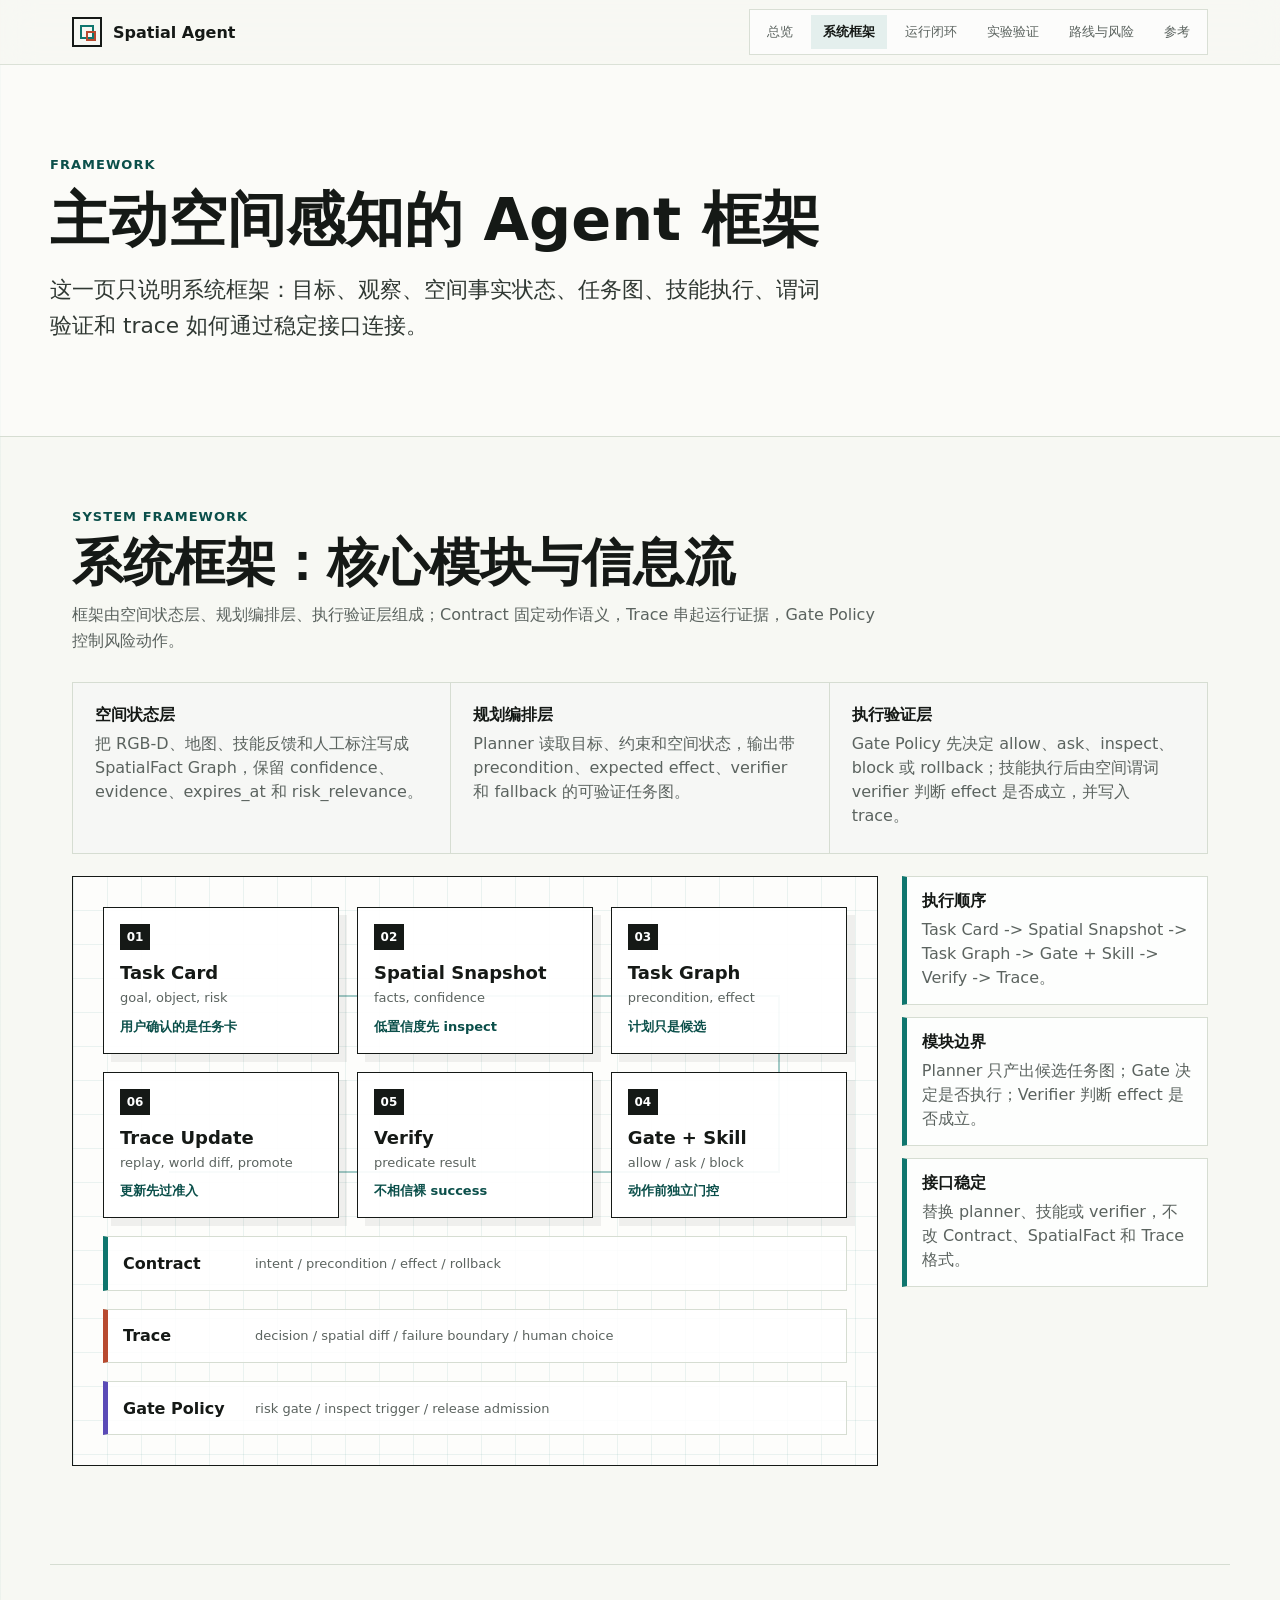
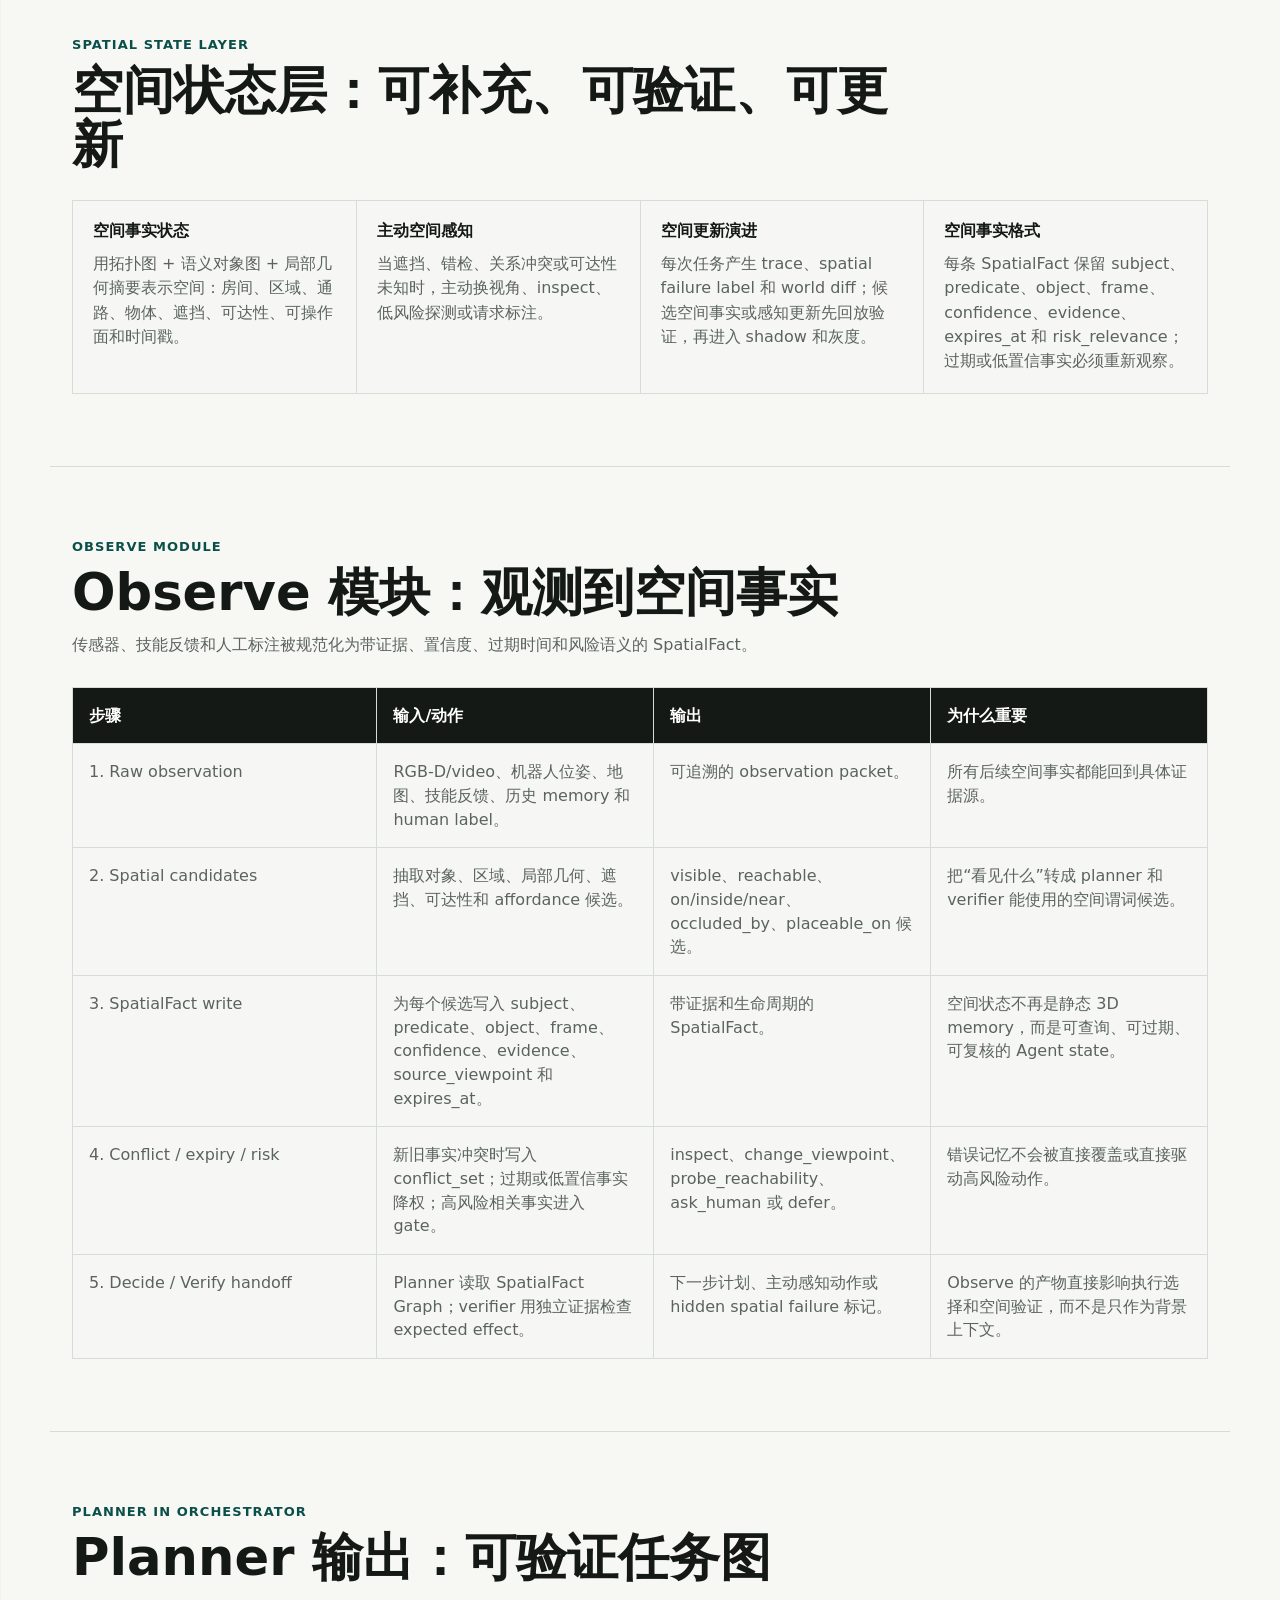
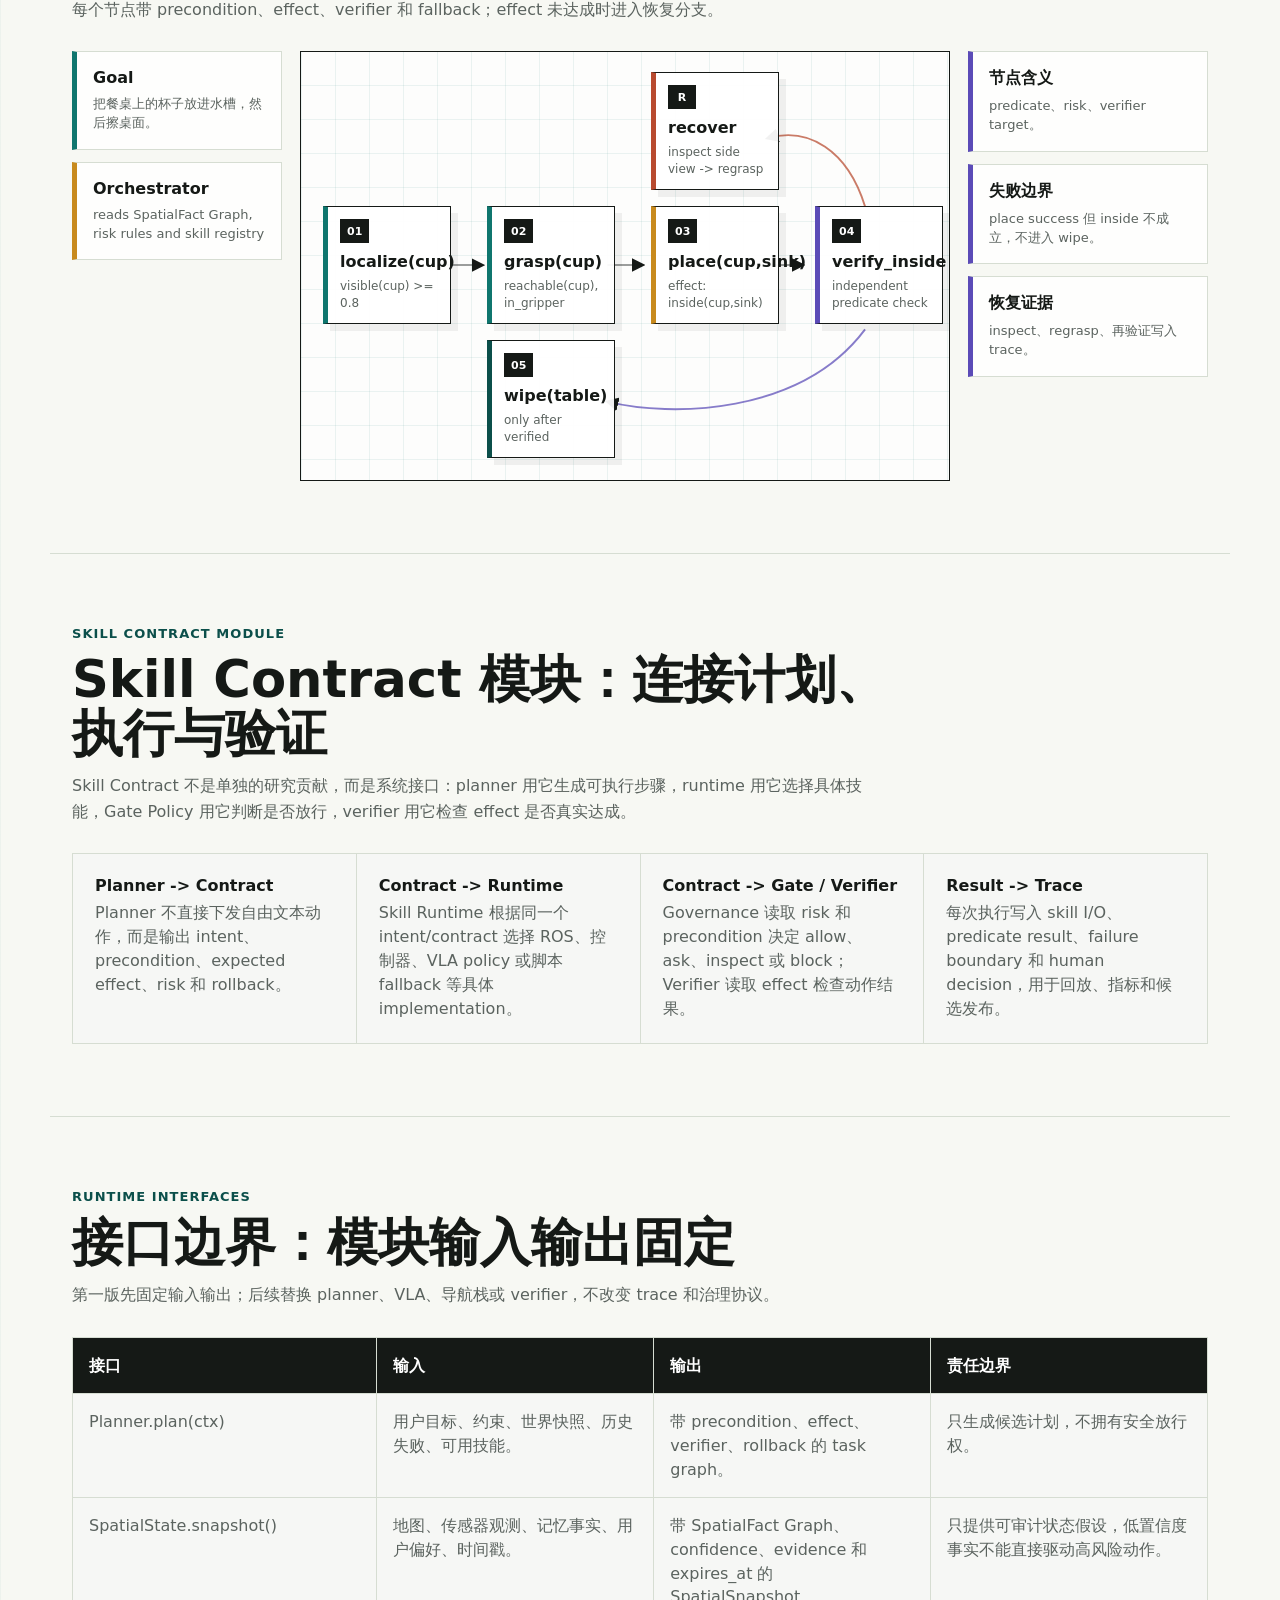
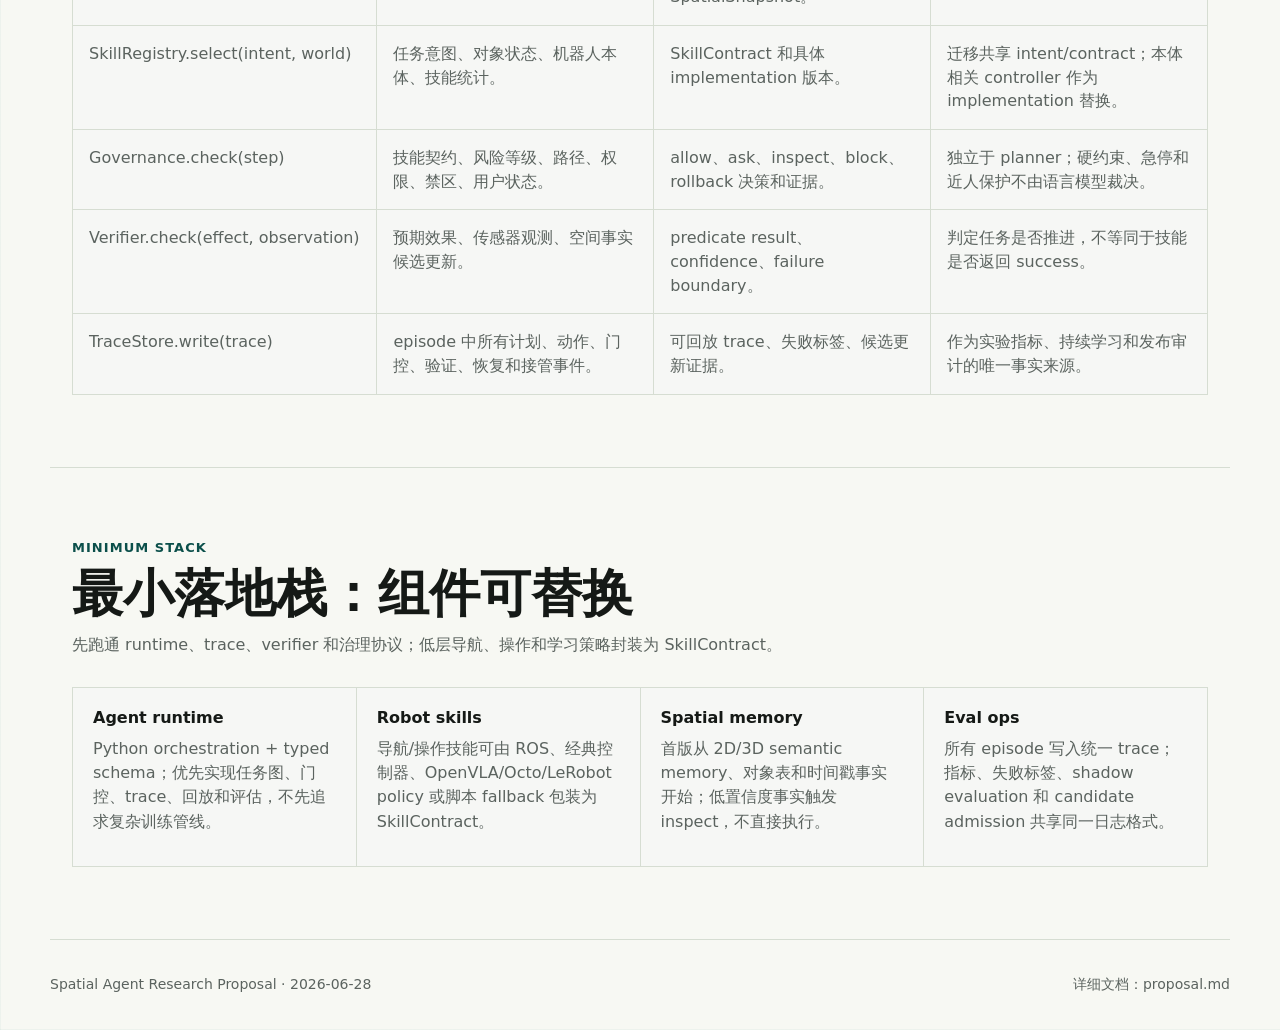
==== architecture.html @ 23d92ae2 "Clarify system framework page" ====
<!doctype html>
<html lang="zh-CN">
<head>
  <meta charset="utf-8" />
  <meta name="viewport" content="width=device-width, initial-scale=1" />
  <title>Spatial Agent | 系统框架</title>
  <meta name="description" content="Spatial Agent：主动空间感知机器人 Agent 框架 proposal" />
  <link rel="stylesheet" href="assets/styles.css" />
  <link rel="stylesheet" href="assets/clarity.css" />
</head>
<body>
  <header class="topbar">
    <div class="topbar-inner">
      <a class="brand" href="index.html" aria-label="Spatial Agent">
        <span class="mark" aria-hidden="true"></span>
        <span>Spatial Agent</span>
      </a>
      <nav aria-label="主导航">
        <a href="index.html">总览</a>
        <a href="architecture.html" class="active" aria-current="page">系统框架</a>
        <a href="runtime.html">运行闭环</a>
        <a href="method.html">实验验证</a>
        <a href="roadmap.html">路线与风险</a>
        <a href="sources.html">参考</a>
      </nav>
    </div>
    <div class="progress" aria-hidden="true"><span id="progressBar"></span></div>
  </header>

  <main id="top" class="clarity-main">
    <section class="page-hero">
      <div class="wrap">
        <span class="eyebrow">Framework</span>
        <h1>主动空间感知的 Agent 框架</h1>
        <p>这一页只说明系统框架：目标、观察、空间事实状态、任务图、技能执行、谓词验证和 trace 如何通过稳定接口连接。</p>
      </div>
    </section>

    <section class="wrap section-compact">
      <div class="section-title">
        <span class="eyebrow">System Framework</span>
        <h2>系统框架：核心模块与信息流</h2>
        <p>框架由空间状态层、规划编排层、执行验证层组成；Contract 固定动作语义，Trace 串起运行证据，Gate Policy 控制风险动作。</p>
      </div>
      <div class="definition-grid three-up">
        <article><strong>空间状态层</strong><span>把 RGB-D、地图、技能反馈和人工标注写成 SpatialFact Graph，保留 confidence、evidence、expires_at 和 risk_relevance。</span></article>
        <article><strong>规划编排层</strong><span>Planner 读取目标、约束和空间状态，输出带 precondition、expected effect、verifier 和 fallback 的可验证任务图。</span></article>
        <article><strong>执行验证层</strong><span>Gate Policy 先决定 allow、ask、inspect、block 或 rollback；技能执行后由空间谓词 verifier 判断 effect 是否成立，并写入 trace。</span></article>
      </div>
      <div class="visual-shell process-visual sequence-visual">
        <div class="process-map" aria-label="Spatial Agent 系统模块与信息流">
          <div class="process-line" aria-hidden="true"></div>
          <div class="process-step step-1"><b>01</b><strong>Task Card</strong><span>goal, object, risk</span><em>用户确认的是任务卡</em></div>
          <div class="process-step step-2"><b>02</b><strong>Spatial Snapshot</strong><span>facts, confidence</span><em>低置信度先 inspect</em></div>
          <div class="process-step step-3"><b>03</b><strong>Task Graph</strong><span>precondition, effect</span><em>计划只是候选</em></div>
          <div class="process-step step-4"><b>04</b><strong>Gate + Skill</strong><span>allow / ask / block</span><em>动作前独立门控</em></div>
          <div class="process-step step-5"><b>05</b><strong>Verify</strong><span>predicate result</span><em>不相信裸 success</em></div>
          <div class="process-step step-6"><b>06</b><strong>Trace Update</strong><span>replay, world diff, promote</span><em>更新先过准入</em></div>
          <div class="evidence-band band-contract"><strong>Contract</strong><span>intent / precondition / effect / rollback</span></div>
          <div class="evidence-band band-trace"><strong>Trace</strong><span>decision / spatial diff / failure boundary / human choice</span></div>
          <div class="evidence-band band-policy"><strong>Gate Policy</strong><span>risk gate / inspect trigger / release admission</span></div>
          <i class="process-marker" aria-hidden="true"></i>
        </div>
        <aside class="visual-caption compact">
          <div><strong>执行顺序</strong><span>Task Card -> Spatial Snapshot -> Task Graph -> Gate + Skill -> Verify -> Trace。</span></div>
          <div><strong>模块边界</strong><span>Planner 只产出候选任务图；Gate 决定是否执行；Verifier 判断 effect 是否成立。</span></div>
          <div><strong>接口稳定</strong><span>替换 planner、技能或 verifier，不改 Contract、SpatialFact 和 Trace 格式。</span></div>
        </aside>
      </div>
    </section>

    <section class="wrap section-compact">
      <div class="section-title">
        <span class="eyebrow">Spatial State Layer</span>
        <h2>空间状态层：可补充、可验证、可更新</h2>
      </div>
      <div class="env-grid">
        <article>
          <strong>空间事实状态</strong>
          <span>用拓扑图 + 语义对象图 + 局部几何摘要表示空间：房间、区域、通路、物体、遮挡、可达性、可操作面和时间戳。</span>
        </article>
        <article>
          <strong>主动空间感知</strong>
          <span>当遮挡、错检、关系冲突或可达性未知时，主动换视角、inspect、低风险探测或请求标注。</span>
        </article>
        <article>
          <strong>空间更新演进</strong>
          <span>每次任务产生 trace、spatial failure label 和 world diff；候选空间事实或感知更新先回放验证，再进入 shadow 和灰度。</span>
        </article>
        <article>
          <strong>空间事实格式</strong>
          <span>每条 SpatialFact 保留 subject、predicate、object、frame、confidence、evidence、expires_at 和 risk_relevance；过期或低置信事实必须重新观察。</span>
        </article>
      </div>
    </section>

    <section class="wrap section-compact">
      <div class="section-title">
        <span class="eyebrow">Observe Module</span>
        <h2>Observe 模块：观测到空间事实</h2>
        <p>传感器、技能反馈和人工标注被规范化为带证据、置信度、过期时间和风险语义的 SpatialFact。</p>
      </div>
      <div class="test-matrix">
        <div class="matrix-head"><span>步骤</span><span>输入/动作</span><span>输出</span><span>为什么重要</span></div>
        <div>
          <span>1. Raw observation</span>
          <span>RGB-D/video、机器人位姿、地图、技能反馈、历史 memory 和 human label。</span>
          <span>可追溯的 observation packet。</span>
          <span>所有后续空间事实都能回到具体证据源。</span>
        </div>
        <div>
          <span>2. Spatial candidates</span>
          <span>抽取对象、区域、局部几何、遮挡、可达性和 affordance 候选。</span>
          <span>visible、reachable、on/inside/near、occluded_by、placeable_on 候选。</span>
          <span>把“看见什么”转成 planner 和 verifier 能使用的空间谓词候选。</span>
        </div>
        <div>
          <span>3. SpatialFact write</span>
          <span>为每个候选写入 subject、predicate、object、frame、confidence、evidence、source_viewpoint 和 expires_at。</span>
          <span>带证据和生命周期的 SpatialFact。</span>
          <span>空间状态不再是静态 3D memory，而是可查询、可过期、可复核的 Agent state。</span>
        </div>
        <div>
          <span>4. Conflict / expiry / risk</span>
          <span>新旧事实冲突时写入 conflict_set；过期或低置信事实降权；高风险相关事实进入 gate。</span>
          <span>inspect、change_viewpoint、probe_reachability、ask_human 或 defer。</span>
          <span>错误记忆不会被直接覆盖或直接驱动高风险动作。</span>
        </div>
        <div>
          <span>5. Decide / Verify handoff</span>
          <span>Planner 读取 SpatialFact Graph；verifier 用独立证据检查 expected effect。</span>
          <span>下一步计划、主动感知动作或 hidden spatial failure 标记。</span>
          <span>Observe 的产物直接影响执行选择和空间验证，而不是只作为背景上下文。</span>
        </div>
      </div>
    </section>

    <section class="wrap section-compact" id="planner-orchestrator">
      <div class="section-title">
        <span class="eyebrow">Planner In Orchestrator</span>
        <h2>Planner 输出：可验证任务图</h2>
        <p>每个节点带 precondition、effect、verifier 和 fallback；effect 未达成时进入恢复分支。</p>
      </div>
      <div class="planner-stage sequence-visual" aria-label="Planner in Orchestrator 动画任务图">
        <div class="planner-left">
          <div class="planner-prompt">
            <strong>Goal</strong>
            <span>把餐桌上的杯子放进水槽，然后擦桌面。</span>
          </div>
          <div class="planner-orchestrator">
            <strong>Orchestrator</strong>
            <span>reads SpatialFact Graph, risk rules and skill registry</span>
          </div>
        </div>
        <div class="planner-graph" aria-hidden="true">
          <svg viewBox="0 0 664 430" role="img" aria-label="任务节点图">
            <defs>
              <marker id="plannerArrow" viewBox="0 0 10 10" refX="8" refY="5" markerWidth="7" markerHeight="7" orient="auto"><path d="M0 0 L10 5 L0 10z"></path></marker>
            </defs>
            <path class="planner-edge e1" d="M150 214 C164 214, 172 214, 186 214" marker-end="url(#plannerArrow)"></path>
            <path class="planner-edge e2" d="M314 214 C328 214, 336 214, 350 214" marker-end="url(#plannerArrow)"></path>
            <path class="planner-edge e3" d="M478 214 C492 214, 500 214, 514 214" marker-end="url(#plannerArrow)"></path>
            <path class="planner-edge e4" d="M578 154 C560 96, 520 72, 478 84" marker-end="url(#plannerArrow)"></path>
            <path class="planner-edge e5" d="M578 280 C512 368, 378 370, 314 354" marker-end="url(#plannerArrow)"></path>
          </svg>
          <article class="task-node task-localize"><b>01</b><strong>localize(cup)</strong><span>visible(cup) >= 0.8</span></article>
          <article class="task-node task-grasp"><b>02</b><strong>grasp(cup)</strong><span>reachable(cup), in_gripper</span></article>
          <article class="task-node task-place"><b>03</b><strong>place(cup,sink)</strong><span>effect: inside(cup,sink)</span></article>
          <article class="task-node task-verify"><b>04</b><strong>verify_inside</strong><span>independent predicate check</span></article>
          <article class="task-node task-recover"><b>R</b><strong>recover</strong><span>inspect side view -> regrasp</span></article>
          <article class="task-node task-wipe"><b>05</b><strong>wipe(table)</strong><span>only after verified</span></article>
          <i class="planner-cursor"></i>
          <i class="planner-wave wave-a"></i>
          <i class="planner-wave wave-b"></i>
        </div>
        <aside class="planner-caption">
          <div><strong>节点含义</strong><span>predicate、risk、verifier target。</span></div>
          <div><strong>失败边界</strong><span>place success 但 inside 不成立，不进入 wipe。</span></div>
          <div><strong>恢复证据</strong><span>inspect、regrasp、再验证写入 trace。</span></div>
        </aside>
      </div>
    </section>

    <section class="wrap section-compact">
      <div class="section-title">
        <span class="eyebrow">Skill Contract Module</span>
        <h2>Skill Contract 模块：连接计划、执行与验证</h2>
        <p>Skill Contract 不是单独的研究贡献，而是系统接口：planner 用它生成可执行步骤，runtime 用它选择具体技能，Gate Policy 用它判断是否放行，verifier 用它检查 effect 是否真实达成。</p>
      </div>
      <div class="contract-grid connection-grid">
        <article><strong>Planner -> Contract</strong><span>Planner 不直接下发自由文本动作，而是输出 intent、precondition、expected effect、risk 和 rollback。</span></article>
        <article><strong>Contract -> Runtime</strong><span>Skill Runtime 根据同一个 intent/contract 选择 ROS、控制器、VLA policy 或脚本 fallback 等具体 implementation。</span></article>
        <article><strong>Contract -> Gate / Verifier</strong><span>Governance 读取 risk 和 precondition 决定 allow、ask、inspect 或 block；Verifier 读取 effect 检查动作结果。</span></article>
        <article><strong>Result -> Trace</strong><span>每次执行写入 skill I/O、predicate result、failure boundary 和 human decision，用于回放、指标和候选发布。</span></article>
      </div>
    </section>

    <section class="wrap section-compact">
      <div class="section-title">
        <span class="eyebrow">Runtime Interfaces</span>
        <h2>接口边界：模块输入输出固定</h2>
        <p>第一版先固定输入输出；后续替换 planner、VLA、导航栈或 verifier，不改变 trace 和治理协议。</p>
      </div>
      <div class="test-matrix">
        <div class="matrix-head"><span>接口</span><span>输入</span><span>输出</span><span>责任边界</span></div>
        <div>
          <span>Planner.plan(ctx)</span>
          <span>用户目标、约束、世界快照、历史失败、可用技能。</span>
          <span>带 precondition、effect、verifier、rollback 的 task graph。</span>
          <span>只生成候选计划，不拥有安全放行权。</span>
        </div>
        <div>
          <span>SpatialState.snapshot()</span>
          <span>地图、传感器观测、记忆事实、用户偏好、时间戳。</span>
          <span>带 SpatialFact Graph、confidence、evidence 和 expires_at 的 SpatialSnapshot。</span>
          <span>只提供可审计状态假设，低置信度事实不能直接驱动高风险动作。</span>
        </div>
        <div>
          <span>SkillRegistry.select(intent, world)</span>
          <span>任务意图、对象状态、机器人本体、技能统计。</span>
          <span>SkillContract 和具体 implementation 版本。</span>
          <span>迁移共享 intent/contract；本体相关 controller 作为 implementation 替换。</span>
        </div>
        <div>
          <span>Governance.check(step)</span>
          <span>技能契约、风险等级、路径、权限、禁区、用户状态。</span>
          <span>allow、ask、inspect、block、rollback 决策和证据。</span>
          <span>独立于 planner；硬约束、急停和近人保护不由语言模型裁决。</span>
        </div>
        <div>
          <span>Verifier.check(effect, observation)</span>
          <span>预期效果、传感器观测、空间事实候选更新。</span>
          <span>predicate result、confidence、failure boundary。</span>
          <span>判定任务是否推进，不等同于技能是否返回 success。</span>
        </div>
        <div>
          <span>TraceStore.write(trace)</span>
          <span>episode 中所有计划、动作、门控、验证、恢复和接管事件。</span>
          <span>可回放 trace、失败标签、候选更新证据。</span>
          <span>作为实验指标、持续学习和发布审计的唯一事实来源。</span>
        </div>
      </div>
    </section>

    <section class="wrap section-compact">
      <div class="section-title">
        <span class="eyebrow">Minimum Stack</span>
        <h2>最小落地栈：组件可替换</h2>
        <p>先跑通 runtime、trace、verifier 和治理协议；低层导航、操作和学习策略封装为 SkillContract。</p>
      </div>
      <div class="env-grid">
        <article>
          <strong>Agent runtime</strong>
          <span>Python orchestration + typed schema；优先实现任务图、门控、trace、回放和评估，不先追求复杂训练管线。</span>
        </article>
        <article>
          <strong>Robot skills</strong>
          <span>导航/操作技能可由 ROS、经典控制器、OpenVLA/Octo/LeRobot policy 或脚本 fallback 包装为 SkillContract。</span>
        </article>
        <article>
          <strong>Spatial memory</strong>
          <span>首版从 2D/3D semantic memory、对象表和时间戳事实开始；低置信度事实触发 inspect，不直接执行。</span>
        </article>
        <article>
          <strong>Eval ops</strong>
          <span>所有 episode 写入统一 trace；指标、失败标签、shadow evaluation 和 candidate admission 共享同一日志格式。</span>
        </article>
      </div>
    </section>

  </main>

  <footer>
    <div class="wrap">
      <span>Spatial Agent Research Proposal · 2026-06-28</span>
      <span>详细文档：proposal.md</span>
    </div>
  </footer>

  <script src="assets/app.js"></script>
</body>
</html>
---- assets/styles.css ----
:root {
      --paper: #f7f8f3;
      --paper-2: #eef3ec;
      --ink: #151916;
      --muted: #5b635f;
      --line: #d6ddd2;
      --teal: #0f766e;
      --teal-dark: #0b4f4a;
      --clay: #b84a2f;
      --amber: #c88a1d;
      --violet: #5b4bb7;
      --white: #ffffff;
      --shadow: 0 20px 60px rgba(21, 25, 22, 0.12);
      --max: 1180px;
    }

    * {
      box-sizing: border-box;
    }

    html {
      scroll-behavior: smooth;
      overflow-x: hidden;
    }

    body {
      margin: 0;
      color: var(--ink);
      background:
        linear-gradient(90deg, rgba(15, 118, 110, 0.05) 1px, transparent 1px),
        linear-gradient(0deg, rgba(15, 118, 110, 0.05) 1px, transparent 1px),
        var(--paper);
      background-size: 42px 42px;
      font-family: Inter, ui-sans-serif, system-ui, -apple-system, BlinkMacSystemFont, "Segoe UI", "PingFang SC", "Microsoft YaHei", sans-serif;
      letter-spacing: 0;
      overflow-x: hidden;
    }

    a {
      color: inherit;
      text-decoration: none;
    }

    .topbar {
      position: sticky;
      top: 0;
      z-index: 20;
      backdrop-filter: blur(16px);
      background: rgba(247, 248, 243, 0.88);
      border-bottom: 1px solid rgba(214, 221, 210, 0.85);
    }

    .topbar-inner {
      max-width: var(--max);
      margin: 0 auto;
      display: flex;
      align-items: center;
      justify-content: space-between;
      gap: 20px;
      min-height: 64px;
      padding: 0 22px;
    }

    .brand {
      display: flex;
      align-items: center;
      gap: 11px;
      font-weight: 760;
      white-space: nowrap;
    }

    .mark {
      width: 30px;
      height: 30px;
      border: 2px solid var(--ink);
      position: relative;
      background: var(--paper);
    }

    .mark::before,
    .mark::after {
      content: "";
      position: absolute;
      inset: 6px;
      border: 2px solid var(--teal);
    }

    .mark::after {
      inset: 12px 4px 4px 12px;
      border-color: var(--clay);
    }

    nav {
      display: flex;
      align-items: center;
      gap: 18px;
      color: var(--muted);
      font-size: 14px;
    }

    nav a {
      padding: 8px 0;
      border-bottom: 2px solid transparent;
    }

    nav a:hover {
      color: var(--ink);
      border-color: var(--teal);
    }

    nav a.active {
      color: var(--ink);
      border-color: var(--teal);
      font-weight: 720;
    }

    .progress {
      position: absolute;
      left: 0;
      bottom: -1px;
      width: 100%;
      height: 2px;
      background: transparent;
    }

    .progress span {
      display: block;
      height: 100%;
      width: 0%;
      background: linear-gradient(90deg, var(--teal), var(--clay), var(--amber));
    }

    .hero {
      min-height: calc(100svh - 64px);
      display: grid;
      place-items: center;
      padding: 42px 22px 54px;
      border-bottom: 1px solid var(--line);
      position: relative;
      overflow: hidden;
    }

    .hero::before {
      content: "";
      position: absolute;
      inset: 0;
      background:
        radial-gradient(circle at 72% 34%, rgba(15, 118, 110, 0.16), transparent 24%),
        radial-gradient(circle at 18% 78%, rgba(184, 74, 47, 0.12), transparent 28%);
      pointer-events: none;
    }

    .hero-inner {
      width: min(var(--max), 100%);
      display: grid;
      grid-template-columns: minmax(0, 0.95fr) minmax(420px, 1.05fr);
      gap: 38px;
      align-items: center;
      position: relative;
      z-index: 1;
      min-width: 0;
    }

    .hero-inner > * {
      min-width: 0;
    }

    .eyebrow {
      display: block;
      max-width: 100%;
      color: var(--teal-dark);
      font-size: 13px;
      font-weight: 720;
      text-transform: uppercase;
      letter-spacing: 0.08em;
      overflow-wrap: anywhere;
      word-break: break-word;
    }

    h1 {
      font-size: clamp(38px, 5.4vw, 68px);
      line-height: 1;
      margin: 18px 0 22px;
      max-width: 760px;
      letter-spacing: 0;
      overflow-wrap: anywhere;
    }

    h1 span {
      display: block;
    }

    .lead {
      color: #303833;
      font-size: clamp(18px, 2vw, 23px);
      line-height: 1.55;
      max-width: 660px;
      margin: 0 0 30px;
      overflow-wrap: anywhere;
    }

    .hero-actions {
      display: flex;
      gap: 12px;
      flex-wrap: wrap;
    }

    .button {
      display: inline-flex;
      align-items: center;
      justify-content: center;
      min-height: 44px;
      padding: 0 18px;
      border: 1px solid var(--ink);
      background: var(--ink);
      color: var(--white);
      font-size: 14px;
      font-weight: 680;
      transition: transform 180ms ease, box-shadow 180ms ease, background 180ms ease;
    }

    .button.secondary {
      background: rgba(247, 248, 243, 0.82);
      color: var(--ink);
    }

    .button:hover {
      transform: translateY(-2px);
      box-shadow: var(--shadow);
    }

    .hero-note {
      display: grid;
      grid-template-columns: repeat(3, minmax(0, 1fr));
      gap: 1px;
      border: 1px solid var(--line);
      background: var(--line);
      margin-top: 34px;
      max-width: 680px;
    }

    .hero-note div {
      background: rgba(255, 255, 255, 0.72);
      padding: 15px;
      min-height: 112px;
    }

    .hero-note strong {
      display: block;
      font-size: 22px;
      margin-bottom: 8px;
    }

    .hero-note span {
      color: var(--muted);
      line-height: 1.45;
      font-size: 13px;
    }

    .proposal-card {
      background: rgba(255, 255, 255, 0.82);
      border: 1px solid rgba(21, 25, 22, 0.18);
      box-shadow: var(--shadow);
      padding: 28px;
      min-width: 0;
    }

    .proposal-card h2 {
      font-size: clamp(28px, 3vw, 42px);
      line-height: 1.06;
      margin: 16px 0 14px;
    }

    .proposal-card p {
      color: var(--muted);
      line-height: 1.65;
      margin: 0;
    }

    .protocol-grid {
      display: grid;
      grid-template-columns: repeat(2, minmax(0, 1fr));
      gap: 1px;
      background: var(--line);
      border: 1px solid var(--line);
      margin: 24px 0;
    }

    .protocol-grid div {
      background: rgba(247, 248, 243, 0.92);
      padding: 16px;
      min-height: 118px;
    }

    .protocol-grid strong,
    .trace-flow strong {
      display: block;
      font-size: 13px;
      color: var(--teal-dark);
      text-transform: uppercase;
      letter-spacing: 0.04em;
      margin-bottom: 8px;
    }

    .protocol-grid span,
    .trace-flow span {
      display: block;
      color: #303833;
      font-weight: 720;
      line-height: 1.35;
      margin-bottom: 6px;
    }

    .protocol-grid small,
    .trace-flow small {
      color: var(--muted);
      line-height: 1.45;
      display: block;
    }

    .trace-flow {
      display: grid;
      grid-template-columns: repeat(4, minmax(0, 1fr));
      gap: 1px;
      background: var(--ink);
      border: 1px solid var(--ink);
    }

    .trace-flow div {
      background: var(--ink);
      color: var(--white);
      padding: 14px;
      min-height: 105px;
    }

    .trace-flow strong {
      color: #cfe8e3;
    }

    .trace-flow span {
      color: var(--white);
    }

    .trace-flow small {
      color: rgba(255, 255, 255, 0.68);
    }

    .system-visual {
      position: relative;
      min-height: 590px;
      background: rgba(255, 255, 255, 0.62);
      border: 1px solid rgba(21, 25, 22, 0.18);
      box-shadow: var(--shadow);
      overflow: hidden;
      min-width: 0;
    }

    .system-visual svg {
      width: 100%;
      height: 100%;
      display: block;
      min-height: 590px;
    }

    .pulse {
      animation: none;
    }

    .orbit {
      transform-origin: 50% 50%;
      animation: none;
    }

    @keyframes pulse {
      0%, 100% { opacity: 0.56; transform: scale(1); }
      50% { opacity: 1; transform: scale(1.035); }
    }

    @keyframes orbit {
      from { transform: rotate(0deg); }
      to { transform: rotate(360deg); }
    }

    section {
      padding: 88px 22px;
      border-bottom: 1px solid var(--line);
    }

    .wrap {
      max-width: var(--max);
      margin: 0 auto;
    }

    .section-head {
      display: grid;
      grid-template-columns: minmax(0, 0.8fr) minmax(280px, 0.45fr);
      gap: 34px;
      align-items: end;
      margin-bottom: 44px;
    }

    h2 {
      font-size: clamp(31px, 4vw, 54px);
      line-height: 1.02;
      margin: 0;
      letter-spacing: 0;
    }

    .section-head p {
      color: var(--muted);
      line-height: 1.65;
      margin: 0;
      font-size: 16px;
    }

    .evidence-grid {
      display: grid;
      grid-template-columns: repeat(4, minmax(0, 1fr));
      border: 1px solid var(--line);
      background: var(--line);
      gap: 1px;
    }

    .evidence-item {
      min-height: 255px;
      padding: 22px;
      background: rgba(255, 255, 255, 0.78);
      display: flex;
      flex-direction: column;
      justify-content: space-between;
      transition: background 180ms ease, transform 180ms ease;
    }

    .evidence-item:hover {
      background: var(--white);
      transform: translateY(-4px);
    }

    .tag {
      display: inline-flex;
      width: fit-content;
      padding: 5px 8px;
      color: var(--teal-dark);
      background: rgba(15, 118, 110, 0.1);
      font-size: 12px;
      font-weight: 720;
    }

    .evidence-item h3 {
      margin: 18px 0 10px;
      font-size: 23px;
      line-height: 1.1;
    }

    .evidence-item p {
      color: var(--muted);
      line-height: 1.55;
      font-size: 14px;
      margin: 0;
    }

    .evidence-item a {
      margin-top: 20px;
      color: var(--clay);
      font-weight: 720;
      font-size: 13px;
    }

    .task-definition {
      background: var(--paper-2);
    }

    .claim-block {
      border: 1px solid var(--ink);
      background: var(--ink);
      color: var(--white);
      padding: 28px;
      margin-bottom: 26px;
      display: grid;
      grid-template-columns: minmax(0, 0.75fr) minmax(300px, 0.5fr);
      gap: 28px;
      align-items: center;
    }

    .claim-block h3 {
      margin: 0 0 12px;
      font-size: clamp(27px, 3vw, 42px);
      line-height: 1.06;
    }

    .claim-block p {
      margin: 0;
      color: rgba(255, 255, 255, 0.72);
      line-height: 1.65;
    }

    .claim-block code {
      display: block;
      background: rgba(255, 255, 255, 0.08);
      border-left: 5px solid var(--amber);
      padding: 16px;
      color: #f6f0d8;
      line-height: 1.55;
      white-space: normal;
      overflow-wrap: anywhere;
    }

    .task-grid {
      display: grid;
      grid-template-columns: repeat(3, minmax(0, 1fr));
      border: 1px solid var(--line);
      background: var(--line);
      gap: 1px;
    }

    .task-card {
      background: rgba(255, 255, 255, 0.8);
      padding: 20px;
      min-height: 230px;
    }

    .task-card strong {
      display: block;
      color: var(--clay);
      margin-bottom: 10px;
      font-size: 13px;
      text-transform: uppercase;
      letter-spacing: 0.04em;
    }

    .task-card h3 {
      margin: 0 0 12px;
      font-size: 22px;
      line-height: 1.12;
    }

    .task-card p {
      margin: 0;
      color: var(--muted);
      line-height: 1.55;
      font-size: 14px;
    }

    .metric-grid {
      display: grid;
      grid-template-columns: repeat(4, minmax(0, 1fr));
      border: 1px solid var(--line);
      background: var(--line);
      gap: 1px;
      margin-top: 28px;
    }

    .metric-card {
      background: rgba(255, 255, 255, 0.76);
      padding: 18px;
      min-height: 150px;
    }

    .metric-card strong {
      display: block;
      font-size: 26px;
      color: var(--teal-dark);
      margin-bottom: 10px;
    }

    .metric-card span {
      display: block;
      font-weight: 760;
      margin-bottom: 8px;
      line-height: 1.25;
    }

    .metric-card small {
      color: var(--muted);
      line-height: 1.45;
      display: block;
    }

    .case-strip {
      margin-top: 28px;
      display: grid;
      grid-template-columns: repeat(6, minmax(0, 1fr));
      border: 1px solid var(--line);
      background: var(--line);
      gap: 1px;
    }

    .case-step {
      background: rgba(255, 255, 255, 0.76);
      padding: 16px;
      min-height: 172px;
    }

    .case-step b {
      color: var(--teal-dark);
      font-size: 12px;
      text-transform: uppercase;
    }

    .case-step span {
      display: block;
      margin: 10px 0 8px;
      font-weight: 760;
      line-height: 1.22;
    }

    .case-step small {
      color: var(--muted);
      line-height: 1.45;
      display: block;
    }

    .architecture {
      background: var(--ink);
      color: var(--white);
      position: relative;
    }

    .architecture .section-head p,
    .architecture .eyebrow {
      color: rgba(255, 255, 255, 0.72);
    }

    .layer-board {
      display: grid;
      grid-template-columns: 300px minmax(0, 1fr);
      gap: 26px;
      align-items: start;
    }

    .tabs {
      display: grid;
      gap: 10px;
    }

    .tab {
      width: 100%;
      min-height: 58px;
      text-align: left;
      padding: 0 16px;
      border: 1px solid rgba(255, 255, 255, 0.22);
      background: rgba(255, 255, 255, 0.05);
      color: rgba(255, 255, 255, 0.72);
      font: inherit;
      font-weight: 720;
      cursor: pointer;
      transition: background 160ms ease, color 160ms ease, border 160ms ease;
    }

    .tab.active,
    .tab:hover {
      color: var(--white);
      background: rgba(15, 118, 110, 0.38);
      border-color: rgba(255, 255, 255, 0.5);
    }

    .panel {
      min-height: 520px;
      border: 1px solid rgba(255, 255, 255, 0.2);
      background:
        linear-gradient(135deg, rgba(15, 118, 110, 0.22), transparent),
        rgba(255, 255, 255, 0.04);
      padding: 30px;
      display: none;
      overflow: hidden;
    }

    .panel.active {
      display: grid;
      grid-template-columns: minmax(0, 0.95fr) minmax(300px, 0.75fr);
      gap: 28px;
      align-items: center;
      animation: enter 260ms ease both;
    }

    @keyframes enter {
      from { opacity: 0; transform: translateY(10px); }
      to { opacity: 1; transform: translateY(0); }
    }

    .panel h3 {
      font-size: clamp(28px, 3vw, 43px);
      line-height: 1.06;
      margin: 0 0 18px;
    }

    .panel p {
      color: rgba(255, 255, 255, 0.74);
      line-height: 1.7;
      margin: 0 0 22px;
      font-size: 16px;
    }

    .bullets {
      display: grid;
      gap: 10px;
    }

    .bullets span {
      display: block;
      padding: 11px 0;
      border-bottom: 1px solid rgba(255, 255, 255, 0.14);
      color: rgba(255, 255, 255, 0.86);
      line-height: 1.45;
    }

    .mini-flow {
      display: grid;
      gap: 12px;
      color: var(--ink);
    }

    .mini-flow div {
      background: var(--paper);
      padding: 15px;
      border-left: 5px solid var(--teal);
      min-height: 76px;
    }

    .mini-flow strong {
      display: block;
      margin-bottom: 5px;
      font-size: 15px;
    }

    .mini-flow small {
      display: block;
      color: var(--muted);
      line-height: 1.45;
      font-size: 13px;
    }

    .runtime-section {
      background: var(--paper);
    }

    .runtime-grid {
      display: grid;
      grid-template-columns: minmax(0, 0.95fr) minmax(360px, 0.7fr);
      gap: 28px;
      align-items: stretch;
    }

    .lifecycle {
      display: grid;
      grid-template-columns: repeat(3, minmax(0, 1fr));
      border: 1px solid var(--line);
      background: var(--line);
      gap: 1px;
    }

    .life-step {
      background: rgba(255, 255, 255, 0.78);
      padding: 18px;
      min-height: 188px;
    }

    .life-step b {
      display: inline-grid;
      place-items: center;
      width: 32px;
      height: 32px;
      background: var(--ink);
      color: var(--white);
      margin-bottom: 14px;
      font-size: 14px;
    }

    .life-step h3 {
      margin: 0 0 10px;
      font-size: 21px;
      line-height: 1.12;
    }

    .life-step p {
      color: var(--muted);
      line-height: 1.55;
      margin: 0;
      font-size: 14px;
    }

    .contract-panel {
      border: 1px solid var(--ink);
      background: var(--ink);
      color: var(--white);
      padding: 24px;
      display: flex;
      flex-direction: column;
      justify-content: space-between;
      gap: 18px;
    }

    .contract-panel h3 {
      margin: 0 0 12px;
      font-size: 28px;
      line-height: 1.08;
    }

    .contract-panel p {
      color: rgba(255, 255, 255, 0.72);
      line-height: 1.6;
      margin: 0;
    }

    .contract-stack {
      display: grid;
      gap: 10px;
    }

    .contract-stack div {
      border-left: 5px solid var(--amber);
      background: rgba(255, 255, 255, 0.08);
      padding: 12px;
    }

    .contract-stack strong {
      display: block;
      margin-bottom: 5px;
      color: var(--white);
    }

    .contract-stack span {
      display: block;
      color: rgba(255, 255, 255, 0.68);
      line-height: 1.45;
      font-size: 13px;
    }

    .gate-row {
      margin-top: 28px;
      display: grid;
      grid-template-columns: repeat(4, minmax(0, 1fr));
      border: 1px solid var(--line);
      background: var(--line);
      gap: 1px;
    }

    .gate-row div {
      background: rgba(255, 255, 255, 0.74);
      padding: 17px;
      min-height: 130px;
    }

    .gate-row strong {
      display: block;
      color: var(--teal-dark);
      margin-bottom: 8px;
      font-size: 14px;
    }

    .gate-row span {
      display: block;
      color: var(--muted);
      line-height: 1.45;
      font-size: 13px;
    }

    .flow-board {
      display: grid;
      grid-template-columns: minmax(0, 1fr) minmax(360px, 0.72fr);
      gap: 28px;
      align-items: stretch;
    }

    .flow-visual {
      border: 1px solid var(--line);
      background: rgba(255, 255, 255, 0.76);
      box-shadow: var(--shadow);
      min-height: 620px;
      overflow: hidden;
    }

    .flow-visual svg {
      width: 100%;
      height: 100%;
      min-height: 620px;
      display: block;
    }

    .flow-node rect {
      fill: #ffffff;
      stroke: #151916;
      stroke-width: 1.6;
    }

    .flow-node.dark rect {
      fill: #151916;
    }

    .flow-node.accent rect {
      fill: rgba(15, 118, 110, 0.12);
      stroke: #0f766e;
    }

    .flow-node.warn rect {
      fill: rgba(184, 74, 47, 0.1);
      stroke: #b84a2f;
    }

    .flow-node text {
      font-weight: 760;
      fill: #151916;
      font-size: 13px;
    }

    .flow-node .sub {
      font-weight: 560;
      fill: #5b635f;
      font-size: 11px;
    }

    .flow-node.dark text,
    .flow-node.dark .sub {
      fill: #ffffff;
    }

    .flow-path {
      fill: none;
      stroke: #0f766e;
      stroke-width: 3;
      stroke-linecap: round;
      stroke-dasharray: 10 13;
      animation: none;
    }

    .flow-path.return {
      stroke: #b84a2f;
    }

    .flow-path.gate {
      stroke: #5b4bb7;
    }

    @keyframes dataFlow {
      to { stroke-dashoffset: -46; }
    }

    .flow-token {
      animation: none;
      opacity: 0.42;
      transform-origin: center;
    }

    .sequence-visual.is-visible .flow-path {
      animation: dataFlow 1.25s linear 1 both;
    }

    .sequence-visual.is-visible .flow-path.return {
      animation-duration: 1.65s;
      animation-delay: 0.7s;
    }

    .sequence-visual.is-visible .flow-path.gate {
      animation-duration: 1.45s;
      animation-delay: 0.35s;
    }

    .sequence-visual.is-visible .flow-token {
      animation: tokenPulse 1.1s ease-in-out 1 both;
    }

    @keyframes tokenPulse {
      0%, 100% { opacity: 0.45; transform: scale(0.9); }
      50% { opacity: 1; transform: scale(1.08); }
    }

    .flow-tabs-card {
      border: 1px solid var(--line);
      background: rgba(255, 255, 255, 0.78);
      padding: 22px;
      min-height: 620px;
      display: flex;
      flex-direction: column;
      gap: 18px;
    }

    .flow-tabs {
      display: grid;
      grid-template-columns: repeat(2, minmax(0, 1fr));
      gap: 8px;
    }

    .flow-tab {
      min-height: 42px;
      border: 1px solid var(--line);
      background: var(--paper);
      color: var(--muted);
      font: inherit;
      font-size: 13px;
      font-weight: 760;
      cursor: pointer;
      transition: background 160ms ease, color 160ms ease, border 160ms ease;
    }

    .flow-tab.active,
    .flow-tab:hover {
      color: var(--white);
      background: var(--ink);
      border-color: var(--ink);
    }

    .flow-panel {
      display: none;
      animation: enter 220ms ease both;
    }

    .flow-panel.active {
      display: block;
    }

    .flow-panel h3 {
      font-size: 29px;
      line-height: 1.08;
      margin: 4px 0 14px;
    }

    .flow-panel p {
      color: var(--muted);
      line-height: 1.65;
      margin: 0 0 18px;
    }

    .flow-list {
      display: grid;
      gap: 10px;
    }

    .flow-list div {
      border-left: 5px solid var(--teal);
      background: rgba(247, 248, 243, 0.9);
      padding: 12px 13px;
    }

    .flow-list strong {
      display: block;
      margin-bottom: 5px;
      font-size: 14px;
    }

    .flow-list span {
      color: var(--muted);
      display: block;
      line-height: 1.45;
      font-size: 13px;
    }

    .task-timeline {
      display: grid;
      gap: 1px;
      border: 1px solid var(--line);
      background: var(--line);
    }

    .task-timeline div {
      background: rgba(247, 248, 243, 0.9);
      padding: 13px;
      display: grid;
      grid-template-columns: 70px minmax(0, 1fr);
      gap: 12px;
      align-items: start;
    }

    .task-timeline b {
      color: var(--teal-dark);
      font-size: 12px;
      text-transform: uppercase;
    }

    .task-timeline span {
      color: var(--muted);
      line-height: 1.45;
      font-size: 13px;
    }

    .method-grid {
      display: grid;
      grid-template-columns: minmax(0, 0.9fr) minmax(340px, 0.7fr);
      gap: 28px;
      align-items: stretch;
    }

    .matrix {
      border: 1px solid var(--line);
      background: rgba(255, 255, 255, 0.72);
      overflow: hidden;
    }

    .row {
      display: grid;
      grid-template-columns: 0.9fr 1.15fr 1.15fr;
      border-bottom: 1px solid var(--line);
    }

    .row:last-child {
      border-bottom: 0;
    }

    .row div {
      padding: 16px;
      border-right: 1px solid var(--line);
      min-height: 82px;
      line-height: 1.48;
      font-size: 14px;
    }

    .row div:last-child {
      border-right: 0;
    }

    .row.header div {
      min-height: unset;
      background: var(--ink);
      color: var(--white);
      font-weight: 750;
    }

    .chart-panel {
      border: 1px solid var(--line);
      background: rgba(255, 255, 255, 0.72);
      padding: 24px;
    }

    .chart-panel h3 {
      margin: 0 0 20px;
      font-size: 23px;
    }

    .experiment-list {
      display: grid;
      gap: 12px;
    }

    .experiment-list div {
      border-left: 5px solid var(--teal);
      background: rgba(247, 248, 243, 0.82);
      padding: 13px 14px;
    }

    .experiment-list strong {
      display: block;
      margin-bottom: 6px;
      font-size: 14px;
    }

    .experiment-list span {
      color: var(--muted);
      line-height: 1.5;
      font-size: 13px;
      display: block;
    }

    .bar {
      display: grid;
      grid-template-columns: 132px minmax(0, 1fr) 42px;
      gap: 12px;
      align-items: center;
      margin: 15px 0;
      font-size: 13px;
      color: var(--muted);
    }

    .track {
      height: 12px;
      background: var(--paper-2);
      border: 1px solid var(--line);
      overflow: hidden;
    }

    .fill {
      height: 100%;
      width: var(--w);
      background: linear-gradient(90deg, var(--teal), var(--clay));
      transform-origin: left;
      animation: grow 900ms ease both;
    }

    @keyframes grow {
      from { transform: scaleX(0); }
      to { transform: scaleX(1); }
    }

    .timeline {
      display: grid;
      grid-template-columns: repeat(5, minmax(0, 1fr));
      border: 1px solid var(--line);
      background: var(--line);
      gap: 1px;
    }

    .phase {
      background: rgba(255, 255, 255, 0.78);
      padding: 20px;
      min-height: 252px;
      display: flex;
      flex-direction: column;
      justify-content: space-between;
    }

    .phase b {
      font-size: 34px;
      color: var(--clay);
    }

    .phase h3 {
      margin: 14px 0 10px;
      font-size: 20px;
      line-height: 1.15;
    }

    .phase p {
      color: var(--muted);
      line-height: 1.5;
      margin: 0;
      font-size: 14px;
    }

    .risk-layout {
      display: grid;
      grid-template-columns: minmax(0, 0.7fr) minmax(0, 1fr);
      gap: 30px;
      align-items: center;
    }

    .risk-map {
      position: relative;
      min-height: 480px;
      border: 1px solid var(--line);
      background:
        linear-gradient(90deg, transparent 49.7%, var(--line) 49.7%, var(--line) 50.3%, transparent 50.3%),
        linear-gradient(0deg, transparent 49.7%, var(--line) 49.7%, var(--line) 50.3%, transparent 50.3%),
        rgba(255, 255, 255, 0.72);
    }

    .axis {
      position: absolute;
      color: var(--muted);
      font-size: 12px;
      font-weight: 700;
      text-transform: uppercase;
    }

    .axis.top { top: 14px; left: 50%; transform: translateX(-50%); }
    .axis.bottom { bottom: 14px; left: 50%; transform: translateX(-50%); }
    .axis.left { left: 14px; top: 50%; transform: translateY(-50%) rotate(-90deg); }
    .axis.right { right: 14px; top: 50%; transform: translateY(-50%) rotate(90deg); }

    .risk-dot {
      position: absolute;
      left: var(--x);
      top: var(--y);
      width: 150px;
      min-height: 58px;
      transform: translate(-50%, -50%);
      background: var(--ink);
      color: var(--white);
      padding: 10px;
      font-size: 12px;
      line-height: 1.35;
      box-shadow: var(--shadow);
    }

    .risk-dot.safe {
      background: var(--teal-dark);
    }

    .risk-dot.warn {
      background: var(--clay);
    }

    .risk-list {
      display: grid;
      gap: 12px;
    }

    .risk-list div {
      border-left: 5px solid var(--teal);
      padding: 12px 0 12px 15px;
      background: rgba(255, 255, 255, 0.58);
    }

    .risk-list strong {
      display: block;
      margin-bottom: 5px;
    }

    .risk-list span {
      color: var(--muted);
      line-height: 1.5;
      font-size: 14px;
    }

    .sources {
      background: var(--paper-2);
    }

    .source-grid {
      columns: 2;
      column-gap: 32px;
      margin: 0;
      padding: 0;
      list-style: none;
    }

    .source-grid li {
      break-inside: avoid;
      padding: 10px 0;
      border-bottom: 1px solid var(--line);
      color: var(--muted);
      line-height: 1.45;
      font-size: 14px;
    }

    .source-grid a {
      color: var(--teal-dark);
      font-weight: 700;
    }

    .reveal {
      opacity: 0;
      transform: translateY(18px);
      transition: opacity 600ms ease, transform 600ms ease;
    }

    .reveal.visible {
      opacity: 1;
      transform: translateY(0);
    }

    footer {
      padding: 36px 22px;
      color: var(--muted);
      font-size: 14px;
    }

    footer .wrap {
      display: flex;
      justify-content: space-between;
      gap: 18px;
      flex-wrap: wrap;
    }

    @media (max-width: 980px) {
      nav {
        display: none;
      }

      .hero-inner,
      .section-head,
      .claim-block,
      .layer-board,
      .panel.active,
      .flow-board,
      .runtime-grid,
      .method-grid,
      .risk-layout {
        grid-template-columns: minmax(0, 1fr);
      }

      .system-visual,
      .system-visual svg {
        min-height: 520px;
      }

      .flow-visual,
      .flow-visual svg,
      .flow-tabs-card {
        min-height: 520px;
      }

      .evidence-grid {
        grid-template-columns: repeat(2, minmax(0, 1fr));
      }

      .task-grid,
      .metric-grid,
      .lifecycle,
      .gate-row,
      .protocol-grid,
      .trace-flow {
        grid-template-columns: repeat(2, minmax(0, 1fr));
      }

      .case-strip {
        grid-template-columns: repeat(3, minmax(0, 1fr));
      }

      .timeline {
        grid-template-columns: repeat(2, minmax(0, 1fr));
      }
    }

    @media (max-width: 640px) {
      .hero {
        padding-top: 30px;
        width: 100%;
        max-width: 100vw;
        display: block;
      }

      .hero-inner {
        width: 100%;
        max-width: calc(100vw - 44px);
        display: block;
        margin: 0 auto;
      }

      h1 {
        font-size: 37px;
        line-height: 1.02;
      }

      .eyebrow {
        font-size: 11px;
        line-height: 1.35;
        word-break: break-all;
      }

      .lead,
      .hero-note span {
        display: block;
        white-space: normal;
        word-break: break-word;
        overflow-wrap: anywhere;
      }

      .hero-note div {
        min-width: 0;
      }

      .lead,
      .hero-actions,
      .hero-note,
      .system-visual {
        width: 100%;
        max-width: calc(100vw - 44px);
      }

      .lead {
        max-width: min(320px, calc(100vw - 58px));
        font-size: 16px;
        line-height: 1.68;
      }

      .hero-note span {
        max-width: min(300px, calc(100vw - 76px));
        font-size: 12px;
      }

      .system-visual {
        margin-top: 38px;
      }

      .hero-note,
      .evidence-grid,
      .task-grid,
      .metric-grid,
      .lifecycle,
      .gate-row,
      .protocol-grid,
      .trace-flow,
      .case-strip,
      .timeline {
        grid-template-columns: 1fr;
      }

      .system-visual,
      .system-visual svg {
        min-height: 430px;
      }

      .panel {
        padding: 20px;
      }

      .row {
        grid-template-columns: 1fr;
      }

      .row div {
        border-right: 0;
        border-bottom: 1px solid var(--line);
      }

      .bar {
        grid-template-columns: 1fr;
        gap: 7px;
      }

      .risk-dot {
        width: 124px;
      }

      .flow-visual,
      .flow-visual svg,
      .flow-tabs-card {
        min-height: 430px;
      }

      .source-grid {
        columns: 1;
      }
    }
---- assets/clarity.css ----
body {
  background:
    linear-gradient(90deg, rgba(15, 118, 110, 0.045) 1px, transparent 1px),
    linear-gradient(0deg, rgba(15, 118, 110, 0.045) 1px, transparent 1px),
    #f7f8f3;
}

.clarity-main section {
  border-bottom: 1px solid var(--line);
}

.clarity-main .wrap {
  width: 100%;
}

.clarity-main .reveal {
  opacity: 1;
  transform: none;
}

.topbar nav {
  gap: 14px;
  font-size: 13px;
}

.clarity-hero {
  min-height: min(780px, calc(100svh - 64px));
  display: grid;
  align-items: center;
  padding: 44px 22px;
}

.hero-grid {
  display: grid;
  grid-template-columns: minmax(0, 1.05fr) minmax(360px, 0.78fr);
  gap: 42px;
  align-items: center;
  min-width: 0;
}

.hero-copy,
.answer-card {
  min-width: 0;
}

.hero-copy h1,
.page-hero h1 {
  font-size: clamp(40px, 4.6vw, 68px);
  line-height: 1.02;
  margin: 18px 0 22px;
  max-width: 900px;
}

.hero-copy h1 span {
  white-space: nowrap;
}

.hero-lead,
.page-hero p {
  max-width: 780px;
  color: #303833;
  font-size: clamp(18px, 1.7vw, 22px);
  line-height: 1.65;
  margin: 0 0 28px;
  overflow-wrap: anywhere;
}

.answer-card,
.example-panel,
.run-card {
  border: 1px solid var(--ink);
  background: rgba(255, 255, 255, 0.82);
  box-shadow: var(--shadow);
  padding: 28px;
}

.answer-card h2,
.example-panel h2,
.run-card h2 {
  font-size: clamp(28px, 3vw, 42px);
  line-height: 1.08;
  margin: 16px 0 18px;
}

.answer-list,
.run-steps {
  display: grid;
  gap: 12px;
}

.answer-list div,
.run-steps div {
  border-left: 5px solid var(--teal);
  background: rgba(247, 248, 243, 0.9);
  padding: 13px 15px;
}

.answer-list strong,
.run-steps strong,
.comparison strong,
.definition-grid strong,
.contract-grid strong,
.protocol-table strong,
.risk-grid-clear strong,
.route-grid strong {
  display: block;
  margin-bottom: 6px;
  color: var(--ink);
}

.answer-list span,
.run-steps span,
.comparison span,
.definition-grid span,
.contract-grid span,
.protocol-table span,
.risk-grid-clear span,
.route-grid span {
  display: block;
  color: var(--muted);
  line-height: 1.5;
}

.section-compact {
  padding: 72px 22px;
}

.section-title {
  max-width: 820px;
  margin-bottom: 28px;
}

.section-title h2,
.problem-solution h2 {
  font-size: clamp(32px, 4vw, 54px);
  line-height: 1.05;
  margin: 12px 0 12px;
}

.section-title p {
  color: var(--muted);
  line-height: 1.65;
  font-size: 16px;
  margin: 0;
}

.deliver-grid,
.definition-grid,
.contract-grid,
.risk-grid-clear,
.route-grid {
  display: grid;
  grid-template-columns: repeat(3, minmax(0, 1fr));
  gap: 1px;
  border: 1px solid var(--line);
  background: var(--line);
}

.deliver-grid article,
.definition-grid article,
.contract-grid article,
.risk-grid-clear article,
.route-grid a {
  background: rgba(255, 255, 255, 0.78);
  padding: 22px;
  min-height: 170px;
}

.overview-dashboard {
  display: grid;
  grid-template-columns: repeat(4, minmax(0, 1fr));
  gap: 1px;
  border: 1px solid var(--line);
  background: var(--line);
}

.overview-dashboard article {
  background: rgba(255, 255, 255, 0.78);
  padding: 20px;
  min-height: 168px;
}

.overview-dashboard .overview-span {
  grid-column: span 2;
}

.overview-dashboard .overview-full {
  grid-column: 1 / -1;
  min-height: 118px;
}

.overview-dashboard strong,
.overview-map strong,
.metric-overview strong {
  display: block;
  color: var(--teal-dark);
  font-size: 13px;
  text-transform: uppercase;
  letter-spacing: 0.04em;
  margin-bottom: 10px;
}

.overview-dashboard h3 {
  margin: 0 0 12px;
  font-size: 28px;
  line-height: 1.08;
}

.overview-dashboard p,
.overview-dashboard span {
  display: block;
  color: var(--muted);
  line-height: 1.52;
}

.arch-figure {
  border: 1px solid var(--ink);
  background:
    linear-gradient(90deg, rgba(15, 118, 110, 0.07) 1px, transparent 1px),
    linear-gradient(0deg, rgba(15, 118, 110, 0.07) 1px, transparent 1px),
    rgba(255, 255, 255, 0.76);
  background-size: 34px 34px;
  padding: 22px;
  box-shadow: var(--shadow);
}

.arch-swimlanes {
  display: grid;
  gap: 12px;
}

.arch-lane {
  display: grid;
  grid-template-columns: 118px minmax(0, 1fr) 42px minmax(0, 1fr) 42px minmax(0, 1fr);
  gap: 0;
  align-items: stretch;
}

.arch-lane-label {
  display: grid;
  place-items: center;
  min-height: 118px;
  padding: 12px;
  background: var(--ink);
  color: var(--white);
  font-size: 13px;
  font-weight: 780;
  text-transform: uppercase;
  letter-spacing: 0.04em;
  text-align: center;
}

.arch-card {
  min-height: 118px;
  border: 1px solid var(--line);
  background: rgba(255, 255, 255, 0.9);
  padding: 17px;
  display: grid;
  align-content: start;
  box-shadow: 7px 7px 0 rgba(21, 25, 22, 0.05);
}

.arch-card strong {
  display: block;
  color: var(--ink);
  font-size: 16px;
  margin-bottom: 8px;
}

.arch-card span {
  display: block;
  color: var(--muted);
  font-size: 13px;
  line-height: 1.48;
}

.arch-card.primary {
  border: 2px solid var(--ink);
  background: var(--white);
}

.arch-card.compact {
  background: rgba(255, 255, 255, 0.72);
}

.arch-arrow {
  position: relative;
  display: grid;
  place-items: center;
  min-width: 0;
}

.arch-arrow::before {
  content: "";
  display: block;
  width: calc(100% - 8px);
  height: 2px;
  background: var(--ink);
}

.arch-arrow::after {
  content: "";
  position: absolute;
  right: 4px;
  top: 50%;
  width: 0;
  height: 0;
  border-top: 7px solid transparent;
  border-bottom: 7px solid transparent;
  border-left: 10px solid var(--ink);
  transform: translateY(-50%);
}

.arch-arrow.loop::before {
  background: var(--violet);
}

.arch-arrow.loop::after {
  border-left-color: var(--violet);
}

.arch-return {
  position: relative;
  margin-top: 2px;
  padding: 13px 18px 13px 156px;
  border: 1px dashed rgba(91, 75, 183, 0.65);
  background: rgba(255, 255, 255, 0.7);
}

.arch-return::before {
  content: "";
  position: absolute;
  left: 22px;
  top: 50%;
  width: 112px;
  height: 2px;
  background: var(--violet);
  transform: translateY(-50%);
}

.arch-return::after {
  content: "";
  position: absolute;
  left: 18px;
  top: 50%;
  width: 0;
  height: 0;
  border-top: 7px solid transparent;
  border-bottom: 7px solid transparent;
  border-right: 10px solid var(--violet);
  transform: translateY(-50%);
}

.arch-return span {
  display: block;
  color: var(--violet);
  font-size: 12px;
  font-weight: 780;
  text-transform: uppercase;
  letter-spacing: 0.04em;
  margin-bottom: 4px;
}

.arch-return strong {
  display: block;
  color: var(--muted);
  font-size: 13px;
  line-height: 1.45;
  font-weight: 620;
}

.arch-source { border-left: 5px solid var(--clay); }
.arch-perception { border-left: 5px solid var(--teal); }
.arch-state { border-left: 5px solid var(--ink); }
.arch-active { border-left: 5px solid var(--violet); }
.arch-planner { border-left: 5px solid var(--amber); }
.arch-skill { border-left: 5px solid var(--clay); }
.arch-world { border-left: 5px solid var(--teal-dark); }
.arch-verify { border-left: 5px solid var(--teal); }
.arch-trace { border-left: 5px solid var(--violet); }

.hypothesis-grid {
  display: grid;
  grid-template-columns: repeat(3, minmax(0, 1fr));
  gap: 1px;
  border: 1px solid var(--line);
  background: var(--line);
}

.hypothesis-grid article {
  background: rgba(255, 255, 255, 0.78);
  padding: 22px;
  min-height: 190px;
}

.hypothesis-grid strong {
  display: block;
  color: var(--teal-dark);
  font-size: 18px;
  margin-bottom: 12px;
}

.hypothesis-grid span {
  display: block;
  color: var(--muted);
  line-height: 1.55;
}

.deliver-grid b,
.layer-map b,
.check-grid b {
  display: inline-grid;
  place-items: center;
  width: 34px;
  height: 34px;
  background: var(--ink);
  color: var(--white);
  margin-bottom: 16px;
}

.deliver-grid h3 {
  font-size: 25px;
  margin: 0 0 12px;
}

.deliver-grid p,
.example-panel p {
  color: var(--muted);
  line-height: 1.58;
  margin: 0;
}

.problem-solution {
  display: grid;
  grid-template-columns: minmax(0, 0.95fr) minmax(360px, 0.7fr);
  gap: 30px;
  align-items: start;
}

.comparison {
  display: grid;
  gap: 12px;
}

.comparison div,
.protocol-table div,
.risk-grid-clear article {
  border-left: 5px solid var(--teal);
  background: rgba(255, 255, 255, 0.78);
  padding: 16px;
}

.flow-strip {
  display: grid;
  grid-template-columns: repeat(5, minmax(0, 1fr));
  gap: 1px;
  border: 1px solid var(--line);
  background: var(--line);
}

.flow-strip div {
  background: rgba(255, 255, 255, 0.78);
  padding: 18px;
  min-height: 140px;
}

.flow-strip strong {
  display: block;
  color: var(--teal-dark);
  font-size: 18px;
  margin-bottom: 10px;
}

.flow-strip span {
  display: block;
  color: var(--muted);
  line-height: 1.45;
}

.overview-map {
  display: grid;
  grid-template-columns: repeat(6, minmax(0, 1fr));
  gap: 1px;
  border: 1px solid var(--line);
  background: var(--line);
  margin-bottom: 22px;
}

.overview-map div {
  background: rgba(255, 255, 255, 0.78);
  padding: 16px;
  min-height: 128px;
}

.overview-map span {
  display: block;
  color: var(--muted);
  line-height: 1.45;
  font-size: 14px;
}

.system-layer-frame {
  position: relative;
  display: grid;
  grid-template-columns: repeat(3, minmax(0, 1fr));
  gap: 18px;
  padding: 24px;
  border: 1px solid var(--ink);
  background:
    linear-gradient(90deg, rgba(15, 118, 110, 0.08) 1px, transparent 1px),
    linear-gradient(0deg, rgba(15, 118, 110, 0.08) 1px, transparent 1px),
    rgba(255, 255, 255, 0.7);
  background-size: 34px 34px;
  box-shadow: var(--shadow);
}

.system-layer-frame::before {
  content: "";
  position: absolute;
  left: 16%;
  right: 16%;
  top: 50%;
  height: 2px;
  background: rgba(15, 118, 110, 0.28);
  pointer-events: none;
}

.system-layer {
  position: relative;
  z-index: 1;
  min-height: 160px;
  border: 1px solid var(--ink);
  background: rgba(255, 255, 255, 0.92);
  padding: 18px;
  box-shadow: 8px 8px 0 rgba(21, 25, 22, 0.06);
}

.system-layer b,
.runtime-step b {
  display: inline-grid;
  place-items: center;
  width: 34px;
  height: 28px;
  margin-bottom: 12px;
  background: var(--ink);
  color: var(--white);
  font-size: 12px;
}

.system-layer strong,
.runtime-step strong {
  display: block;
  color: var(--ink);
  font-size: 20px;
  margin-bottom: 8px;
}

.system-layer span,
.runtime-step span,
.runtime-feedback span {
  display: block;
  color: var(--muted);
  line-height: 1.48;
}

.layer-human { border-left: 5px solid var(--teal); }
.layer-state { border-left: 5px solid var(--ink); }
.layer-agent { border-left: 5px solid var(--amber); }
.layer-skill { border-left: 5px solid var(--clay); }
.layer-safety { border-left: 5px solid var(--violet); }
.layer-eval { border-left: 5px solid var(--teal-dark); }

.runtime-flow-diagram {
  position: relative;
  display: grid;
  grid-template-columns: repeat(5, minmax(0, 1fr));
  gap: 26px;
  padding: 24px;
  border: 1px solid var(--ink);
  background: rgba(255, 255, 255, 0.72);
  box-shadow: var(--shadow);
}

.runtime-step {
  position: relative;
  min-height: 170px;
  border: 1px solid var(--line);
  background: rgba(255, 255, 255, 0.9);
  padding: 18px;
}

.runtime-step:not(:nth-of-type(5))::after {
  content: "";
  position: absolute;
  top: 50%;
  right: -23px;
  width: 20px;
  height: 2px;
  background: var(--ink);
  transform: translateY(-50%);
}

.runtime-step:not(:nth-of-type(5))::before {
  content: "";
  position: absolute;
  top: 50%;
  right: -27px;
  width: 0;
  height: 0;
  border-top: 6px solid transparent;
  border-bottom: 6px solid transparent;
  border-left: 9px solid var(--ink);
  transform: translateY(-50%);
}

.runtime-feedback {
  grid-column: 2 / 6;
  position: relative;
  min-height: 76px;
  border: 1px dashed rgba(91, 75, 183, 0.7);
  background: rgba(255, 255, 255, 0.78);
  padding: 16px 18px 16px 74px;
}

.runtime-feedback::before {
  content: "";
  position: absolute;
  left: -18%;
  top: 50%;
  width: calc(18% + 54px);
  height: 2px;
  background: var(--violet);
  transform: translateY(-50%);
}

.runtime-feedback::after {
  content: "";
  position: absolute;
  left: -18%;
  top: 50%;
  width: 0;
  height: 0;
  border-top: 6px solid transparent;
  border-bottom: 6px solid transparent;
  border-right: 9px solid var(--violet);
  transform: translateY(-50%);
}

.runtime-feedback strong {
  display: block;
  color: var(--violet);
  font-size: 13px;
  margin-bottom: 6px;
  text-transform: uppercase;
  letter-spacing: 0.04em;
}

.metric-overview {
  display: grid;
  grid-template-columns: repeat(6, minmax(0, 1fr));
  gap: 1px;
  border: 1px solid var(--line);
  background: var(--line);
}

.metric-overview div {
  background: rgba(255, 255, 255, 0.78);
  padding: 18px;
  min-height: 150px;
}

.metric-overview b {
  display: block;
  font-size: 30px;
  margin-bottom: 12px;
  color: var(--ink);
}

.metric-overview span {
  display: block;
  color: var(--muted);
  line-height: 1.45;
  font-size: 14px;
}

.route-grid {
  grid-template-columns: repeat(4, minmax(0, 1fr));
}

.route-grid a:hover {
  background: var(--white);
}

.page-hero {
  padding: 92px 22px 64px;
  background: rgba(255, 255, 255, 0.4);
}

.definition-grid {
  grid-template-columns: repeat(4, minmax(0, 1fr));
}

.definition-grid.three-up {
  grid-template-columns: repeat(3, minmax(0, 1fr));
}

.contract-grid.connection-grid {
  grid-template-columns: repeat(4, minmax(0, 1fr));
}

.env-grid {
  display: grid;
  grid-template-columns: repeat(4, minmax(0, 1fr));
  gap: 1px;
  border: 1px solid var(--line);
  background: var(--line);
}

.env-grid article {
  background: rgba(255, 255, 255, 0.78);
  padding: 20px;
  min-height: 178px;
}

.env-grid strong {
  display: block;
  color: var(--ink);
  margin-bottom: 10px;
}

.env-grid span {
  display: block;
  color: var(--muted);
  line-height: 1.52;
}

.interaction-grid {
  display: grid;
  grid-template-columns: repeat(4, minmax(0, 1fr));
  gap: 1px;
  border: 1px solid var(--line);
  background: var(--line);
}

.interaction-grid article {
  background: rgba(255, 255, 255, 0.78);
  padding: 20px;
  min-height: 160px;
}

.interaction-grid strong {
  display: block;
  margin-bottom: 8px;
}

.interaction-grid span {
  display: block;
  color: var(--muted);
  line-height: 1.5;
}

.check-grid {
  display: grid;
  grid-template-columns: repeat(5, minmax(0, 1fr));
  gap: 1px;
  border: 1px solid var(--line);
  background: var(--line);
}

.check-grid div {
  background: rgba(255, 255, 255, 0.78);
  padding: 18px;
  min-height: 150px;
}

.check-grid span {
  display: block;
  color: var(--muted);
  line-height: 1.45;
}

.example-panel {
  display: grid;
  grid-template-columns: minmax(0, 0.55fr) minmax(0, 0.75fr);
  gap: 26px;
}

.example-panel ol {
  margin: 0;
  padding-left: 22px;
  color: var(--muted);
  line-height: 1.7;
}

.command-grid {
  display: grid;
  grid-template-columns: repeat(5, minmax(0, 1fr));
  gap: 1px;
  border: 1px solid var(--line);
  background: var(--line);
}

.command-grid div {
  background: rgba(255, 255, 255, 0.78);
  padding: 18px;
  min-height: 150px;
}

.command-grid b {
  display: inline-grid;
  place-items: center;
  min-width: 42px;
  height: 34px;
  padding: 0 10px;
  background: var(--ink);
  color: var(--white);
  margin-bottom: 14px;
}

.command-grid span {
  display: block;
  color: var(--muted);
  line-height: 1.45;
}

.layer-map {
  display: grid;
  grid-template-columns: repeat(2, minmax(0, 1fr));
  gap: 1px;
  border: 1px solid var(--line);
  background: var(--line);
}

.layer-map div {
  background: rgba(255, 255, 255, 0.78);
  padding: 20px;
  min-height: 168px;
}

.layer-map strong {
  display: block;
  font-size: 22px;
  margin-bottom: 8px;
}

.layer-map span {
  display: block;
  color: var(--muted);
  line-height: 1.52;
}

.flow-board {
  grid-template-columns: minmax(0, 0.95fr) minmax(360px, 0.6fr);
}

.run-card {
  box-shadow: none;
  align-self: stretch;
}

.protocol-table {
  display: grid;
  gap: 12px;
}

.test-matrix {
  display: grid;
  border: 1px solid var(--line);
  background: var(--line);
  gap: 1px;
  overflow-x: auto;
}

.test-matrix > div {
  display: grid;
  grid-template-columns: minmax(190px, 1.1fr) repeat(3, minmax(170px, 1fr));
  gap: 1px;
  background: var(--line);
  min-width: 760px;
}

.test-matrix span {
  display: block;
  background: rgba(255, 255, 255, 0.78);
  color: var(--muted);
  line-height: 1.48;
  padding: 16px;
  min-width: 0;
  overflow-wrap: anywhere;
  word-break: break-word;
}

.test-matrix .matrix-head span {
  background: var(--ink);
  color: var(--white);
  font-weight: 700;
}

.timeline.clean {
  grid-template-columns: repeat(5, minmax(0, 1fr));
}

.risk-grid-clear {
  grid-template-columns: repeat(2, minmax(0, 1fr));
}

.pseudo-grid {
  display: grid;
  grid-template-columns: minmax(0, 0.85fr) minmax(360px, 0.75fr);
  gap: 28px;
  align-items: start;
}

.pseudo-card {
  border: 1px solid var(--ink);
  background: var(--ink);
  color: var(--white);
  padding: 24px;
  box-shadow: var(--shadow);
}

.pseudo-card h2,
.pseudo-card h3 {
  color: var(--white);
  margin: 0 0 14px;
  line-height: 1.08;
}

.pseudo-card p {
  color: rgba(255, 255, 255, 0.68);
  line-height: 1.6;
  margin: 0 0 18px;
}

.pseudo-code {
  margin: 0;
  padding: 18px;
  overflow-x: auto;
  background: rgba(255, 255, 255, 0.08);
  border-left: 5px solid var(--amber);
  color: #f6f0d8;
  font: 13px/1.62 ui-monospace, SFMono-Regular, Menlo, Consolas, "Liberation Mono", monospace;
  white-space: pre;
}

.pseudo-note {
  display: grid;
  gap: 12px;
}

.pseudo-note div {
  border-left: 5px solid var(--teal);
  background: rgba(255, 255, 255, 0.78);
  padding: 14px 16px;
}

.pseudo-note strong {
  display: block;
  margin-bottom: 6px;
}

.pseudo-note span {
  display: block;
  color: var(--muted);
  line-height: 1.5;
}

.visual-shell {
  display: grid;
  grid-template-columns: minmax(0, 1fr) minmax(260px, 0.38fr);
  gap: 24px;
  align-items: stretch;
  margin: 22px 0 26px;
}

.visual-caption {
  display: grid;
  gap: 12px;
  align-content: start;
}

.visual-caption div {
  border: 1px solid var(--line);
  border-left: 5px solid var(--teal);
  background: rgba(255, 255, 255, 0.82);
  padding: 16px;
}

.visual-caption.compact div {
  padding: 14px 15px;
}

.visual-caption strong {
  display: block;
  margin-bottom: 6px;
  color: var(--ink);
}

.visual-caption span {
  display: block;
  color: var(--muted);
  line-height: 1.5;
}

.plane-stage,
.bus-stack,
.flywheel-stage,
.funnel-stage {
  position: relative;
  border: 1px solid var(--ink);
  background:
    linear-gradient(90deg, rgba(15, 118, 110, 0.08) 1px, transparent 1px),
    linear-gradient(0deg, rgba(15, 118, 110, 0.08) 1px, transparent 1px),
    rgba(255, 255, 255, 0.72);
  background-size: 34px 34px;
  overflow: hidden;
}

.plane-stage {
  min-height: 560px;
}

.plane-core,
.flywheel-core {
  position: absolute;
  left: 50%;
  top: 50%;
  z-index: 5;
  width: 176px;
  min-height: 118px;
  transform: translate(-50%, -50%);
  border: 2px solid var(--ink);
  background: var(--white);
  display: grid;
  place-items: center;
  align-content: center;
  text-align: center;
  padding: 16px;
  box-shadow: 10px 10px 0 rgba(21, 25, 22, 0.08);
}

.plane-core strong,
.flywheel-core strong {
  font-size: 22px;
  line-height: 1.05;
}

.plane-core span,
.flywheel-core span {
  color: var(--muted);
  font-size: 12px;
  margin-top: 8px;
}

.plane-node,
.fly-step {
  position: absolute;
  z-index: 4;
  width: 164px;
  min-height: 82px;
  border: 1px solid var(--ink);
  background: rgba(255, 255, 255, 0.9);
  padding: 13px 14px;
  box-shadow: 8px 8px 0 rgba(21, 25, 22, 0.06);
}

.plane-node strong,
.fly-step strong {
  display: block;
  color: var(--ink);
  font-size: 15px;
  margin-bottom: 6px;
}

.plane-node span,
.fly-step span {
  display: block;
  color: var(--muted);
  font-size: 12px;
  line-height: 1.35;
}

.node-human {
  top: 30px;
  left: calc(50% - 82px);
  border-color: var(--clay);
}

.node-world {
  top: 118px;
  left: 38px;
}

.node-plan {
  top: 118px;
  right: 38px;
}

.node-learn {
  top: calc(50% - 41px);
  left: 38px;
  border-color: var(--violet);
}

.node-gate {
  bottom: 118px;
  left: 38px;
  border-color: var(--clay);
}

.node-skill {
  bottom: 118px;
  right: 38px;
}

.node-verify {
  bottom: 30px;
  left: calc(50% - 82px);
  border-color: var(--teal);
}

.plane-orbit,
.fly-ring {
  position: absolute;
  z-index: 1;
  pointer-events: none;
}

.plane-orbit {
  left: 50%;
  top: 50%;
  border: 1px dashed rgba(15, 118, 110, 0.55);
  transform: translate(-50%, -50%);
  animation: none;
}

.orbit-a {
  width: min(76%, 620px);
  height: 360px;
}

.orbit-b {
  width: min(58%, 470px);
  height: 250px;
  border-color: rgba(184, 74, 47, 0.5);
  animation-direction: reverse;
}

.plane-pulse {
  position: absolute;
  z-index: 6;
  width: 14px;
  height: 14px;
  background: var(--clay);
  border: 2px solid var(--white);
  box-shadow: 0 0 0 7px rgba(184, 74, 47, 0.16);
  transform: translate(-50%, -50%);
  animation: none;
  opacity: 0;
}

.bus-stack {
  min-height: 470px;
  padding: 22px 178px 22px 20px;
}

.bus-row {
  position: relative;
  z-index: 3;
  display: grid;
  grid-template-columns: 48px minmax(128px, 0.72fr) minmax(0, 1fr);
  gap: 12px;
  align-items: center;
  min-height: 62px;
  margin-bottom: 10px;
  padding: 0 14px;
  border: 1px solid var(--line);
  background: rgba(255, 255, 255, 0.88);
}

.bus-row:nth-child(6) {
  margin-bottom: 0;
}

.bus-row::after {
  content: "";
  position: absolute;
  top: 50%;
  right: -158px;
  width: 158px;
  height: 1px;
  background: rgba(21, 25, 22, 0.22);
}

.bus-row b {
  color: var(--teal-dark);
  font-size: 13px;
}

.bus-row strong {
  font-size: 16px;
}

.bus-row span {
  color: var(--muted);
  font-size: 13px;
}

.bus-lane {
  position: absolute;
  top: 22px;
  bottom: 22px;
  z-index: 2;
  width: 42px;
  border: 1px solid var(--ink);
  background: rgba(238, 243, 236, 0.94);
  display: grid;
  place-items: center;
}

.bus-lane span {
  writing-mode: vertical-rl;
  transform: rotate(180deg);
  color: var(--ink);
  font-size: 12px;
  font-weight: 760;
  white-space: nowrap;
}

.lane-contract {
  right: 120px;
}

.lane-trace {
  right: 70px;
  background: rgba(15, 118, 110, 0.12);
}

.lane-policy {
  right: 20px;
  background: rgba(184, 74, 47, 0.1);
}

.bus-scan {
  position: absolute;
  left: 16px;
  right: 16px;
  z-index: 6;
  height: 5px;
  background: linear-gradient(90deg, transparent, rgba(15, 118, 110, 0.7), rgba(200, 138, 29, 0.8), transparent);
  opacity: 0.72;
  animation: none;
}

.scan-two {
  animation-delay: -2.9s;
}

.flywheel-stage {
  min-height: 560px;
}

.fly-ring {
  left: 50%;
  top: 50%;
  width: 386px;
  height: 386px;
  margin: -193px 0 0 -193px;
  border: 1px dashed rgba(15, 118, 110, 0.62);
  animation: none;
}

.fly-ring::before,
.fly-ring::after {
  content: "";
  position: absolute;
  width: 16px;
  height: 16px;
  background: var(--teal);
  border: 2px solid var(--white);
}

.fly-ring::before {
  left: 42px;
  top: 42px;
}

.fly-ring::after {
  right: 42px;
  bottom: 42px;
  background: var(--clay);
}

.fly-step {
  width: 160px;
  min-height: 90px;
}

.fly-step b {
  display: inline-grid;
  place-items: center;
  width: 24px;
  height: 24px;
  margin-bottom: 8px;
  background: var(--ink);
  color: var(--white);
  font-size: 12px;
}

.step-trace {
  top: 36px;
  left: calc(50% - 80px);
}

.step-diagnose {
  top: 166px;
  right: 54px;
}

.step-curate {
  right: 118px;
  bottom: 72px;
}

.step-train {
  left: 118px;
  bottom: 72px;
}

.step-admit {
  top: 166px;
  left: 54px;
}

.fly-runner {
  position: absolute;
  left: 50%;
  top: 50%;
  z-index: 5;
  width: 18px;
  height: 18px;
  margin: -9px 0 0 -9px;
  background: var(--amber);
  border: 2px solid var(--white);
  box-shadow: 0 0 0 7px rgba(200, 138, 29, 0.18);
  animation: none;
  opacity: 0;
}

.funnel-stage {
  min-height: 420px;
  display: flex;
  flex-direction: column;
  justify-content: center;
  align-items: center;
  gap: 14px;
  padding: 34px 22px;
}

.funnel-stage::before {
  content: "";
  position: absolute;
  top: 36px;
  bottom: 36px;
  left: 50%;
  width: 1px;
  background: rgba(21, 25, 22, 0.18);
}

.funnel-row {
  position: relative;
  z-index: 2;
  width: min(76%, 540px);
  min-height: 58px;
  display: grid;
  grid-template-columns: minmax(150px, 0.65fr) minmax(0, 1fr);
  gap: 16px;
  align-items: center;
  padding: 0 18px;
  border: 1px solid var(--line);
  background: rgba(255, 255, 255, 0.9);
  box-shadow: 8px 8px 0 rgba(21, 25, 22, 0.05);
}

.funnel-row.wide {
  width: min(92%, 640px);
  border-color: var(--ink);
}

.funnel-row.narrow {
  width: min(52%, 380px);
  background: var(--ink);
  color: var(--white);
  border-color: var(--ink);
}

.funnel-row strong {
  font-size: 16px;
}

.funnel-row span {
  color: var(--muted);
  font-size: 13px;
}

.funnel-row.narrow span {
  color: rgba(255, 255, 255, 0.7);
}

.funnel-pulse {
  position: absolute;
  top: 50px;
  left: 50%;
  z-index: 5;
  width: 16px;
  height: 16px;
  margin-left: -8px;
  background: var(--clay);
  border: 2px solid var(--white);
  box-shadow: 0 0 0 7px rgba(184, 74, 47, 0.16);
  animation: none;
  opacity: 0;
}

@keyframes orbitSpin {
  from { transform: translate(-50%, -50%) rotate(0deg); }
  to { transform: translate(-50%, -50%) rotate(360deg); }
}

@keyframes ringSpin {
  from { transform: rotate(0deg); }
  to { transform: rotate(360deg); }
}

@keyframes planePulse {
  0%, 100% { left: 50%; top: 95px; opacity: 0.25; }
  8% { opacity: 1; }
  17% { left: calc(100% - 120px); top: 158px; opacity: 1; }
  34% { left: calc(100% - 120px); top: calc(100% - 158px); opacity: 1; }
  50% { left: 50%; top: calc(100% - 88px); opacity: 1; }
  67% { left: 120px; top: calc(100% - 158px); opacity: 1; }
  84% { left: 120px; top: 158px; opacity: 1; }
  96% { opacity: 0.25; }
}

@keyframes busScan {
  0%, 100% { top: 24px; opacity: 0; }
  12%, 88% { opacity: 0.72; }
  50% { top: calc(100% - 28px); }
}

@keyframes flyRunner {
  from { transform: rotate(0deg) translateX(193px); }
  to { transform: rotate(360deg) translateX(193px); }
}

@keyframes funnelDrop {
  0%, 100% { top: 54px; opacity: 0.2; }
  12% { opacity: 1; }
  78% { top: calc(100% - 74px); opacity: 1; }
  92% { opacity: 0.2; }
}

@media (prefers-reduced-motion: reduce) {
  .plane-orbit,
  .plane-pulse,
  .bus-scan,
  .fly-ring,
  .fly-runner,
  .funnel-pulse {
    animation: none;
  }
}

@media (max-width: 980px) {
  .hero-grid,
  .problem-solution,
  .example-panel,
  .flow-board,
  .visual-shell,
  .pseudo-grid {
    grid-template-columns: 1fr;
  }

  .deliver-grid,
  .overview-dashboard,
  .hypothesis-grid,
  .overview-map,
  .metric-overview,
  .definition-grid,
  .contract-grid,
  .env-grid,
  .interaction-grid,
  .command-grid,
  .route-grid,
  .check-grid,
  .timeline.clean {
    grid-template-columns: repeat(2, minmax(0, 1fr));
  }

  .flow-strip {
    grid-template-columns: 1fr;
  }

  .system-layer-frame {
    grid-template-columns: repeat(2, minmax(0, 1fr));
  }

  .definition-grid.three-up {
    grid-template-columns: repeat(2, minmax(0, 1fr));
  }

  .contract-grid.connection-grid {
    grid-template-columns: repeat(2, minmax(0, 1fr));
  }

  .system-layer-frame::before {
    display: none;
  }

  .runtime-flow-diagram {
    grid-template-columns: 1fr;
    gap: 18px;
  }

  .runtime-step {
    min-height: auto;
  }

  .runtime-step:not(:nth-of-type(5))::after {
    top: auto;
    right: auto;
    bottom: -16px;
    left: 50%;
    width: 2px;
    height: 14px;
    transform: translateX(-50%);
  }

  .runtime-step:not(:nth-of-type(5))::before {
    top: auto;
    right: auto;
    bottom: -22px;
    left: 50%;
    border-top: 9px solid var(--ink);
    border-right: 6px solid transparent;
    border-bottom: 0;
    border-left: 6px solid transparent;
    transform: translateX(-50%);
  }

  .runtime-feedback {
    grid-column: 1;
    padding-left: 18px;
  }

  .runtime-feedback::before,
  .runtime-feedback::after {
    display: none;
  }

  .arch-lane {
    grid-template-columns: 1fr;
    gap: 0;
  }

  .arch-lane-label {
    min-height: 40px;
  }

  .arch-arrow {
    min-height: 34px;
  }

  .arch-arrow::before {
    width: 2px;
    height: 28px;
  }

  .arch-arrow::after {
    right: auto;
    top: auto;
    bottom: 6px;
    left: 50%;
    border-left: 7px solid transparent;
    border-right: 7px solid transparent;
    border-top: 10px solid var(--ink);
    border-bottom: 0;
    transform: translateX(-50%);
  }

  .arch-arrow.loop::after {
    border-top-color: var(--violet);
    border-left-color: transparent;
  }

  .test-matrix > div {
    grid-template-columns: 1fr 1fr;
    min-width: 0;
  }

  .plane-stage,
  .flywheel-stage {
    min-height: 620px;
  }

  .bus-stack {
    padding-right: 156px;
  }

  .bus-row::after {
    right: -136px;
    width: 136px;
  }

  .lane-contract {
    right: 104px;
  }

  .lane-trace {
    right: 62px;
  }
}

@media (max-width: 640px) {
  .clarity-hero,
  .page-hero,
  .section-compact {
    padding-left: 22px;
    padding-right: 22px;
  }

  .hero-copy h1,
  .page-hero h1 {
    font-size: 32px;
  }

  .hero-grid,
  .hero-copy,
  .answer-card {
    width: 100%;
    max-width: 100%;
  }

  .clarity-hero .wrap {
    max-width: min(100%, 306px);
  }

  .answer-card {
    padding: 28px;
  }

  .answer-card h2,
  .answer-list span,
  .hero-lead {
    overflow-wrap: anywhere;
  }

  .deliver-grid,
  .overview-dashboard,
  .hypothesis-grid,
  .overview-map,
  .metric-overview,
  .definition-grid,
  .contract-grid,
  .env-grid,
  .interaction-grid,
  .command-grid,
  .route-grid,
  .check-grid,
  .layer-map,
  .risk-grid-clear,
  .timeline.clean {
    grid-template-columns: 1fr;
  }

  .arch-figure {
    padding: 14px;
  }

  .definition-grid.three-up {
    grid-template-columns: 1fr;
  }

  .contract-grid.connection-grid {
    grid-template-columns: 1fr;
  }

  .system-layer-frame,
  .runtime-flow-diagram {
    grid-template-columns: 1fr;
    padding: 14px;
  }

  .arch-return {
    padding: 58px 14px 14px;
  }

  .arch-return::before {
    left: 50%;
    top: 18px;
    width: 2px;
    height: 28px;
    transform: translateX(-50%);
  }

  .arch-return::after {
    left: 50%;
    top: 14px;
    border-left: 7px solid transparent;
    border-right: 7px solid transparent;
    border-bottom: 10px solid var(--violet);
    border-top: 0;
    transform: translateX(-50%);
  }

  .overview-dashboard .overview-span {
    grid-column: span 1;
  }

  .overview-dashboard .overview-full {
    grid-column: span 1;
  }

  .test-matrix > div {
    grid-template-columns: 1fr;
    min-width: 0;
  }

  .plane-stage {
    min-height: 760px;
  }

  .plane-node,
  .fly-step {
    width: calc(50% - 34px);
    padding: 12px;
  }

  .node-human,
  .node-verify {
    left: calc(50% - 76px);
    width: 152px;
  }

  .node-world,
  .node-learn,
  .node-gate {
    left: 22px;
  }

  .node-plan,
  .node-skill {
    right: 22px;
  }

  .node-world,
  .node-plan {
    top: 142px;
  }

  .node-learn {
    top: calc(50% - 44px);
  }

  .node-gate,
  .node-skill {
    bottom: 142px;
  }

  .plane-core,
  .flywheel-core {
    width: 150px;
    min-height: 108px;
  }

  .orbit-a {
    width: 86%;
    height: 430px;
  }

  .orbit-b {
    width: 62%;
    height: 300px;
  }

  .bus-stack {
    padding: 18px 116px 18px 14px;
  }

  .bus-row {
    grid-template-columns: 36px minmax(0, 1fr);
    gap: 8px;
    padding: 10px;
  }

  .bus-row span {
    grid-column: 2;
  }

  .bus-row::after {
    right: -96px;
    width: 96px;
  }

  .bus-lane {
    width: 30px;
  }

  .lane-contract {
    right: 82px;
  }

  .lane-trace {
    right: 48px;
  }

  .lane-policy {
    right: 14px;
  }

  .flywheel-stage {
    min-height: 700px;
  }

  .fly-ring {
    width: 260px;
    height: 260px;
    margin: -130px 0 0 -130px;
  }

  .fly-runner {
    animation-name: flyRunnerSmall;
  }

  .step-trace {
    left: calc(50% - 72px);
    top: 28px;
    width: 144px;
  }

  .step-diagnose,
  .step-curate {
    right: 22px;
  }

  .step-admit,
  .step-train {
    left: 22px;
  }

  .step-diagnose,
  .step-admit {
    top: 156px;
  }

  .step-curate,
  .step-train {
    bottom: 88px;
  }

  .funnel-row,
  .funnel-row.wide,
  .funnel-row.narrow {
    width: 100%;
    grid-template-columns: 1fr;
    gap: 4px;
    padding: 12px 14px;
  }
}

@keyframes flyRunnerSmall {
  from { transform: rotate(0deg) translateX(130px); }
  to { transform: rotate(360deg) translateX(130px); }
}

.topbar {
  z-index: 80;
  transition: box-shadow 180ms ease, background 180ms ease, border-color 180ms ease;
}

.topbar.scrolled {
  background: rgba(247, 248, 243, 0.94);
  border-color: rgba(21, 25, 22, 0.14);
  box-shadow: 0 14px 34px rgba(21, 25, 22, 0.08);
}

.topbar nav {
  gap: 6px;
  padding: 5px;
  border: 1px solid rgba(214, 221, 210, 0.9);
  background: rgba(255, 255, 255, 0.62);
}

.topbar nav a {
  min-height: 34px;
  display: inline-flex;
  align-items: center;
  padding: 0 12px;
  border-bottom: 0;
}

.topbar nav a:hover,
.topbar nav a.active {
  color: var(--ink);
  background: rgba(15, 118, 110, 0.1);
  border-bottom: 0;
}

.process-map {
  position: relative;
  min-height: 590px;
  padding: 30px;
  border: 1px solid var(--ink);
  background:
    linear-gradient(90deg, rgba(15, 118, 110, 0.08) 1px, transparent 1px),
    linear-gradient(0deg, rgba(15, 118, 110, 0.08) 1px, transparent 1px),
    rgba(255, 255, 255, 0.72);
  background-size: 34px 34px;
  display: grid;
  grid-template-columns: repeat(3, minmax(0, 1fr));
  grid-template-rows: minmax(130px, auto) minmax(130px, auto) repeat(3, minmax(54px, auto));
  gap: 18px;
  overflow: hidden;
}

.process-line {
  position: absolute;
  left: 12%;
  right: 12%;
  top: 118px;
  height: 178px;
  border-top: 2px solid rgba(15, 118, 110, 0.38);
  border-right: 2px solid rgba(15, 118, 110, 0.38);
  border-bottom: 2px solid rgba(15, 118, 110, 0.38);
  pointer-events: none;
}

.process-step {
  position: relative;
  z-index: 2;
  min-height: 128px;
  border: 1px solid var(--ink);
  background: rgba(255, 255, 255, 0.92);
  padding: 16px;
  box-shadow: 8px 8px 0 rgba(21, 25, 22, 0.06);
  opacity: 1;
  transform: none;
}

.process-step b {
  display: inline-grid;
  place-items: center;
  width: 30px;
  height: 26px;
  margin-bottom: 12px;
  background: var(--ink);
  color: var(--white);
  font-size: 12px;
}

.process-step strong {
  display: block;
  font-size: 18px;
  margin-bottom: 6px;
}

.process-step span,
.process-step em {
  display: block;
  color: var(--muted);
  line-height: 1.42;
  font-size: 13px;
}

.process-step em {
  margin-top: 10px;
  color: var(--teal-dark);
  font-style: normal;
  font-weight: 720;
}

.step-1 { grid-column: 1; grid-row: 1; }
.step-2 { grid-column: 2; grid-row: 1; }
.step-3 { grid-column: 3; grid-row: 1; }
.step-4 { grid-column: 3; grid-row: 2; }
.step-5 { grid-column: 2; grid-row: 2; }
.step-6 { grid-column: 1; grid-row: 2; }

.evidence-band {
  position: relative;
  z-index: 2;
  display: grid;
  grid-template-columns: 120px minmax(0, 1fr);
  gap: 12px;
  align-items: center;
  border: 1px solid var(--line);
  background: rgba(255, 255, 255, 0.86);
  padding: 13px 15px;
  opacity: 1;
  transform: none;
}

.evidence-band strong {
  color: var(--ink);
}

.evidence-band span {
  color: var(--muted);
  font-size: 13px;
}

.band-contract {
  grid-column: 1 / -1;
  grid-row: 3;
  border-left: 5px solid var(--teal);
}

.band-trace {
  grid-column: 1 / -1;
  grid-row: 4;
  border-left: 5px solid var(--clay);
}

.band-policy {
  grid-column: 1 / -1;
  grid-row: 5;
  border-left: 5px solid var(--violet);
}

.process-marker {
  position: absolute;
  z-index: 3;
  width: 16px;
  height: 16px;
  background: var(--amber);
  border: 2px solid var(--white);
  box-shadow: 0 0 0 7px rgba(200, 138, 29, 0.18);
  opacity: 0;
}

.sequence-visual.is-visible .process-step {
  animation: sequenceIn 420ms ease both;
}

.sequence-visual.is-visible .step-1 { animation-delay: 0ms; }
.sequence-visual.is-visible .step-2 { animation-delay: 220ms; }
.sequence-visual.is-visible .step-3 { animation-delay: 440ms; }
.sequence-visual.is-visible .step-4 { animation-delay: 660ms; }
.sequence-visual.is-visible .step-5 { animation-delay: 880ms; }
.sequence-visual.is-visible .step-6 { animation-delay: 1100ms; }

.sequence-visual.is-visible .evidence-band {
  animation: evidenceIn 440ms ease both;
}

.sequence-visual.is-visible .band-contract { animation-delay: 1350ms; }
.sequence-visual.is-visible .band-trace { animation-delay: 1550ms; }
.sequence-visual.is-visible .band-policy { animation-delay: 1750ms; }

.sequence-visual.is-visible .process-marker {
  animation: processMarker 2100ms ease-in-out 1 both;
}

.plane-orbit,
.fly-ring {
  animation: none;
}

.plane-pulse,
.fly-runner,
.funnel-pulse {
  animation: none;
  opacity: 0;
}

.sequence-visual.is-visible .plane-pulse {
  animation: planePulse 6.6s ease-in-out 1 both;
}

.sequence-visual .fly-step,
.sequence-visual .funnel-row {
  opacity: 1;
  transform: none;
}

.sequence-visual.is-visible .fly-step,
.sequence-visual.is-visible .funnel-row {
  animation: sequenceIn 420ms ease both;
}

.sequence-visual.is-visible .step-trace,
.sequence-visual.is-visible .funnel-row.wide {
  animation-delay: 0ms;
}

.sequence-visual.is-visible .step-diagnose,
.sequence-visual.is-visible .funnel-row:nth-child(2) {
  animation-delay: 220ms;
}

.sequence-visual.is-visible .step-curate,
.sequence-visual.is-visible .funnel-row:nth-child(3) {
  animation-delay: 440ms;
}

.sequence-visual.is-visible .step-train,
.sequence-visual.is-visible .funnel-row:nth-child(4) {
  animation-delay: 660ms;
}

.sequence-visual.is-visible .step-admit,
.sequence-visual.is-visible .funnel-row.narrow {
  animation-delay: 880ms;
}

.sequence-visual.is-visible .fly-runner {
  opacity: 1;
  animation: flyRunner 5.8s linear 1 both;
  animation-delay: 1.05s;
}

.sequence-visual.is-visible .funnel-pulse {
  opacity: 1;
  animation: funnelDrop 3.4s ease-in-out 1 both;
  animation-delay: 1.05s;
}

@keyframes sequenceIn {
  from { opacity: 0; transform: translateY(12px); }
  to { opacity: 1; transform: translateY(0); }
}

@keyframes evidenceIn {
  from { opacity: 0; transform: translateX(-12px); }
  to { opacity: 1; transform: translateX(0); }
}

@keyframes processMarker {
  0% { left: calc(16.6% - 8px); top: 110px; opacity: 0; }
  8% { opacity: 1; }
  22% { left: calc(50% - 8px); top: 110px; opacity: 1; }
  38% { left: calc(83.3% - 8px); top: 110px; opacity: 1; }
  52% { left: calc(83.3% - 8px); top: 288px; opacity: 1; }
  70% { left: calc(50% - 8px); top: 288px; opacity: 1; }
  88% { left: calc(16.6% - 8px); top: 288px; opacity: 1; }
  100% { left: calc(16.6% - 8px); top: 288px; opacity: 0; }
}

.system-cinema {
  padding: 0;
  overflow: hidden;
}

.cinema-stage {
  position: relative;
  min-height: 620px;
  padding: 26px;
  background:
    linear-gradient(90deg, rgba(15, 118, 110, 0.08) 1px, transparent 1px),
    linear-gradient(0deg, rgba(15, 118, 110, 0.08) 1px, transparent 1px),
    rgba(255, 255, 255, 0.72);
  background-size: 34px 34px;
}

.cinema-node {
  position: absolute;
  z-index: 4;
  width: 178px;
  min-height: 118px;
  border: 1px solid var(--ink);
  background: rgba(255, 255, 255, 0.94);
  padding: 14px;
  box-shadow: 8px 8px 0 rgba(21, 25, 22, 0.06);
}

.cinema-node b,
.task-node b {
  display: inline-grid;
  place-items: center;
  min-width: 28px;
  height: 24px;
  padding: 0 7px;
  margin-bottom: 10px;
  background: var(--ink);
  color: var(--white);
  font-size: 11px;
  font-weight: 800;
}

.cinema-node strong,
.task-node strong {
  display: block;
  color: var(--ink);
  font-size: 16px;
  line-height: 1.12;
  margin-bottom: 7px;
}

.cinema-node span,
.task-node span {
  display: block;
  color: var(--muted);
  font-size: 12px;
  line-height: 1.38;
}

.node-input { left: 32px; top: 54px; border-left: 5px solid var(--clay); }
.node-observe { left: 258px; top: 54px; border-left: 5px solid var(--teal); }
.node-state { left: 484px; top: 54px; width: 208px; border-left: 5px solid var(--ink); }
.node-planner { right: 34px; top: 220px; width: 218px; min-height: 162px; border-left: 5px solid var(--amber); }
.node-gate { left: 484px; bottom: 52px; border-left: 5px solid var(--violet); }
.node-skill { left: 258px; bottom: 52px; border-left: 5px solid var(--clay); }
.node-verify { left: 32px; bottom: 52px; border-left: 5px solid var(--teal); }
.node-trace { left: 32px; top: 252px; width: 204px; border-left: 5px solid var(--violet); }

.cinema-rail {
  position: absolute;
  z-index: 1;
  border: 2px solid rgba(15, 118, 110, 0.36);
  pointer-events: none;
}

.rail-main {
  left: 106px;
  right: 144px;
  top: 112px;
  bottom: 112px;
  border-left: 0;
}

.rail-return {
  left: 116px;
  top: 308px;
  width: 520px;
  height: 224px;
  border-color: rgba(91, 75, 183, 0.35);
}

.cinema-token {
  position: absolute;
  z-index: 7;
  width: 14px;
  height: 14px;
  border: 2px solid var(--white);
  box-shadow: 0 0 0 7px rgba(15, 118, 110, 0.16);
  opacity: 0;
}

.token-task { background: var(--teal); }
.token-fact { background: var(--amber); box-shadow: 0 0 0 7px rgba(200, 138, 29, 0.16); }
.token-action { background: var(--clay); box-shadow: 0 0 0 7px rgba(184, 74, 47, 0.16); }
.token-feedback { background: var(--violet); box-shadow: 0 0 0 7px rgba(91, 75, 183, 0.16); }

.sequence-visual.is-visible .token-task {
  animation: cinemaTask 6.8s ease-in-out infinite;
}

.sequence-visual.is-visible .token-fact {
  animation: cinemaFact 6.8s ease-in-out infinite;
  animation-delay: 0.45s;
}

.sequence-visual.is-visible .token-action {
  animation: cinemaAction 6.8s ease-in-out infinite;
  animation-delay: 0.9s;
}

.sequence-visual.is-visible .token-feedback {
  animation: cinemaFeedback 6.8s ease-in-out infinite;
  animation-delay: 1.35s;
}

.mini-task-graph {
  position: relative;
  display: grid;
  grid-template-columns: repeat(5, 1fr);
  gap: 8px;
  margin-top: 13px;
}

.mini-task-graph::before {
  content: "";
  position: absolute;
  left: 10px;
  right: 10px;
  top: 50%;
  height: 2px;
  background: rgba(21, 25, 22, 0.26);
}

.mini-task-graph i {
  position: relative;
  z-index: 1;
  width: 20px;
  height: 20px;
  background: var(--paper);
  border: 2px solid var(--ink);
}

.sequence-visual.is-visible .mini-task-graph i {
  animation: nodeBlink 2.8s ease-in-out infinite;
}

.mini-task-graph i:nth-child(2) { animation-delay: 0.18s; }
.mini-task-graph i:nth-child(3) { animation-delay: 0.36s; }
.mini-task-graph i:nth-child(4) { animation-delay: 0.54s; }
.mini-task-graph i:nth-child(5) { animation-delay: 0.72s; }

.cinema-console {
  position: absolute;
  right: 32px;
  bottom: 50px;
  z-index: 5;
  width: 250px;
  border: 1px solid var(--ink);
  background: var(--ink);
  color: var(--white);
  padding: 15px 16px;
}

.cinema-console strong,
.cinema-console span {
  display: block;
}

.cinema-console strong {
  color: var(--white);
  margin-bottom: 8px;
}

.cinema-console span {
  color: rgba(255, 255, 255, 0.72);
  font-size: 12px;
  line-height: 1.45;
}

.planner-stage {
  display: grid;
  grid-template-columns: 210px minmax(0, 664px) 240px;
  gap: 18px;
  align-items: stretch;
  justify-content: center;
}

#planner-orchestrator {
  scroll-margin-top: 96px;
}

.planner-left,
.planner-caption {
  display: grid;
  gap: 12px;
  align-content: start;
}

.planner-prompt,
.planner-orchestrator,
.planner-caption div {
  border: 1px solid var(--line);
  border-left: 5px solid var(--teal);
  background: rgba(255, 255, 255, 0.84);
  padding: 16px;
}

.planner-orchestrator {
  border-left-color: var(--amber);
}

.planner-caption div {
  border-left-color: var(--violet);
}

.planner-prompt strong,
.planner-orchestrator strong,
.planner-caption strong {
  display: block;
  margin-bottom: 7px;
  color: var(--ink);
}

.planner-prompt span,
.planner-orchestrator span,
.planner-caption span {
  display: block;
  color: var(--muted);
  line-height: 1.48;
  font-size: 13px;
}

.planner-graph {
  position: relative;
  width: 100%;
  max-width: 664px;
  min-height: 430px;
  border: 1px solid var(--ink);
  background:
    linear-gradient(90deg, rgba(15, 118, 110, 0.08) 1px, transparent 1px),
    linear-gradient(0deg, rgba(15, 118, 110, 0.08) 1px, transparent 1px),
    rgba(255, 255, 255, 0.74);
  background-size: 34px 34px;
  overflow: hidden;
}

.planner-graph svg {
  position: absolute;
  inset: 0;
  width: 100%;
  height: 100%;
}

.planner-edge {
  fill: none;
  stroke: rgba(21, 25, 22, 0.42);
  stroke-width: 2;
  stroke-dasharray: 480;
  stroke-dashoffset: 480;
}

.planner-edge path,
.planner-edge marker,
#plannerArrow path {
  fill: var(--ink);
}

.task-node {
  position: absolute;
  z-index: 3;
  width: 128px;
  min-height: 108px;
  border: 1px solid var(--ink);
  background: rgba(255, 255, 255, 0.94);
  padding: 12px;
  box-shadow: 7px 7px 0 rgba(21, 25, 22, 0.06);
}

.task-localize { left: 22px; top: 154px; border-left: 5px solid var(--teal); }
.task-grasp { left: 186px; top: 154px; border-left: 5px solid var(--teal); }
.task-place { left: 350px; top: 154px; border-left: 5px solid var(--amber); }
.task-verify { left: 514px; top: 154px; border-left: 5px solid var(--violet); }
.task-recover { left: 350px; top: 20px; border-left: 5px solid var(--clay); }
.task-wipe { left: 186px; bottom: 22px; border-left: 5px solid var(--teal-dark); }

.planner-cursor,
.planner-wave {
  position: absolute;
  z-index: 5;
  pointer-events: none;
}

.planner-cursor {
  width: 14px;
  height: 14px;
  background: var(--clay);
  border: 2px solid var(--white);
  box-shadow: 0 0 0 7px rgba(184, 74, 47, 0.16);
  opacity: 0;
}

.planner-wave {
  width: 42px;
  height: 42px;
  border: 2px solid rgba(15, 118, 110, 0.36);
  opacity: 0;
}

.wave-a { left: 392px; top: 188px; }
.wave-b { left: 556px; top: 188px; border-color: rgba(91, 75, 183, 0.36); }

.sequence-visual.is-visible .planner-edge {
  animation: edgeDraw 900ms ease both;
}

.sequence-visual.is-visible .e2 { animation-delay: 220ms; }
.sequence-visual.is-visible .e3 { animation-delay: 440ms; }
.sequence-visual.is-visible .e4 { animation-delay: 780ms; stroke: rgba(184, 74, 47, 0.72); }
.sequence-visual.is-visible .e5 { animation-delay: 1080ms; stroke: rgba(91, 75, 183, 0.72); }

.sequence-visual.is-visible .task-node {
  animation: taskPulse 4.8s ease-in-out infinite;
}

.task-grasp { animation-delay: 0.3s; }
.task-place { animation-delay: 0.6s; }
.task-verify { animation-delay: 0.9s; }
.task-recover { animation-delay: 1.2s; }
.task-wipe { animation-delay: 1.5s; }

.sequence-visual.is-visible .planner-cursor {
  animation: plannerCursor 5.8s ease-in-out infinite;
}

.sequence-visual.is-visible .planner-wave {
  animation: plannerWave 2.8s ease-in-out infinite;
  animation-delay: 1.15s;
}

.sequence-visual.is-visible .wave-b {
  animation-delay: 1.55s;
}

@keyframes cinemaTask {
  0% { left: 104px; top: 112px; opacity: 0; }
  8%, 12% { opacity: 1; }
  24% { left: 330px; top: 112px; opacity: 1; }
  42% { left: 556px; top: 112px; opacity: 1; }
  62% { left: calc(100% - 144px); top: 302px; opacity: 1; }
  100% { left: calc(100% - 144px); top: 302px; opacity: 0; }
}

@keyframes cinemaFact {
  0% { left: 586px; top: 144px; opacity: 0; }
  12% { opacity: 1; }
  36% { left: calc(100% - 144px); top: 302px; opacity: 1; }
  58% { left: 576px; top: calc(100% - 112px); opacity: 1; }
  100% { left: 576px; top: calc(100% - 112px); opacity: 0; }
}

@keyframes cinemaAction {
  0% { left: 576px; top: calc(100% - 112px); opacity: 0; }
  12% { opacity: 1; }
  34% { left: 350px; top: calc(100% - 112px); opacity: 1; }
  58% { left: 124px; top: calc(100% - 112px); opacity: 1; }
  100% { left: 124px; top: calc(100% - 112px); opacity: 0; }
}

@keyframes cinemaFeedback {
  0% { left: 124px; top: calc(100% - 112px); opacity: 0; }
  12% { opacity: 1; }
  34% { left: 124px; top: 310px; opacity: 1; }
  56% { left: 558px; top: 310px; opacity: 1; }
  82% { left: 558px; top: 112px; opacity: 1; }
  100% { left: 558px; top: 112px; opacity: 0; }
}

@keyframes nodeBlink {
  0%, 100% { background: var(--paper); border-color: var(--ink); }
  45% { background: rgba(15, 118, 110, 0.16); border-color: var(--teal); }
}

@keyframes edgeDraw {
  to { stroke-dashoffset: 0; }
}

@keyframes taskPulse {
  0%, 100% { transform: translateY(0); box-shadow: 7px 7px 0 rgba(21, 25, 22, 0.06); }
  42% { transform: translateY(-3px); box-shadow: 9px 12px 0 rgba(21, 25, 22, 0.07); }
}

@keyframes plannerCursor {
  0% { left: 86px; top: 214px; opacity: 0; }
  8% { opacity: 1; }
  24% { left: 250px; top: 214px; opacity: 1; }
  40% { left: 414px; top: 214px; opacity: 1; }
  56% { left: 578px; top: 214px; opacity: 1; }
  72% { left: 414px; top: 84px; opacity: 1; }
  88% { left: 250px; top: 354px; opacity: 1; }
  100% { left: 250px; top: 354px; opacity: 0; }
}

@keyframes plannerWave {
  0% { transform: scale(0.3); opacity: 0; }
  20% { opacity: 1; }
  100% { transform: scale(1.8); opacity: 0; }
}

@media (max-width: 980px) {
  .cinema-stage {
    min-height: auto;
    display: grid;
    gap: 12px;
  }

  .cinema-node,
  .cinema-console {
    position: relative;
    left: auto;
    right: auto;
    top: auto;
    bottom: auto;
    width: auto;
    min-height: 0;
  }

  .cinema-rail,
  .cinema-token {
    display: none;
  }

  .planner-stage {
    grid-template-columns: 1fr;
  }

  .planner-graph {
    min-height: 640px;
  }

  .planner-graph svg,
  .planner-cursor,
  .planner-wave {
    display: none;
  }

  .task-node {
    position: relative;
    left: auto;
    right: auto;
    top: auto;
    bottom: auto;
    width: auto;
    min-height: 0;
    margin: 12px;
  }

  .process-map {
    grid-template-columns: 1fr;
    grid-template-rows: none;
  }

  .process-line,
  .process-marker {
    display: none;
  }

  .step-1,
  .step-2,
  .step-3,
  .step-4,
  .step-5,
  .step-6,
  .band-contract,
  .band-trace,
  .band-policy {
    grid-column: 1;
    grid-row: auto;
  }
}
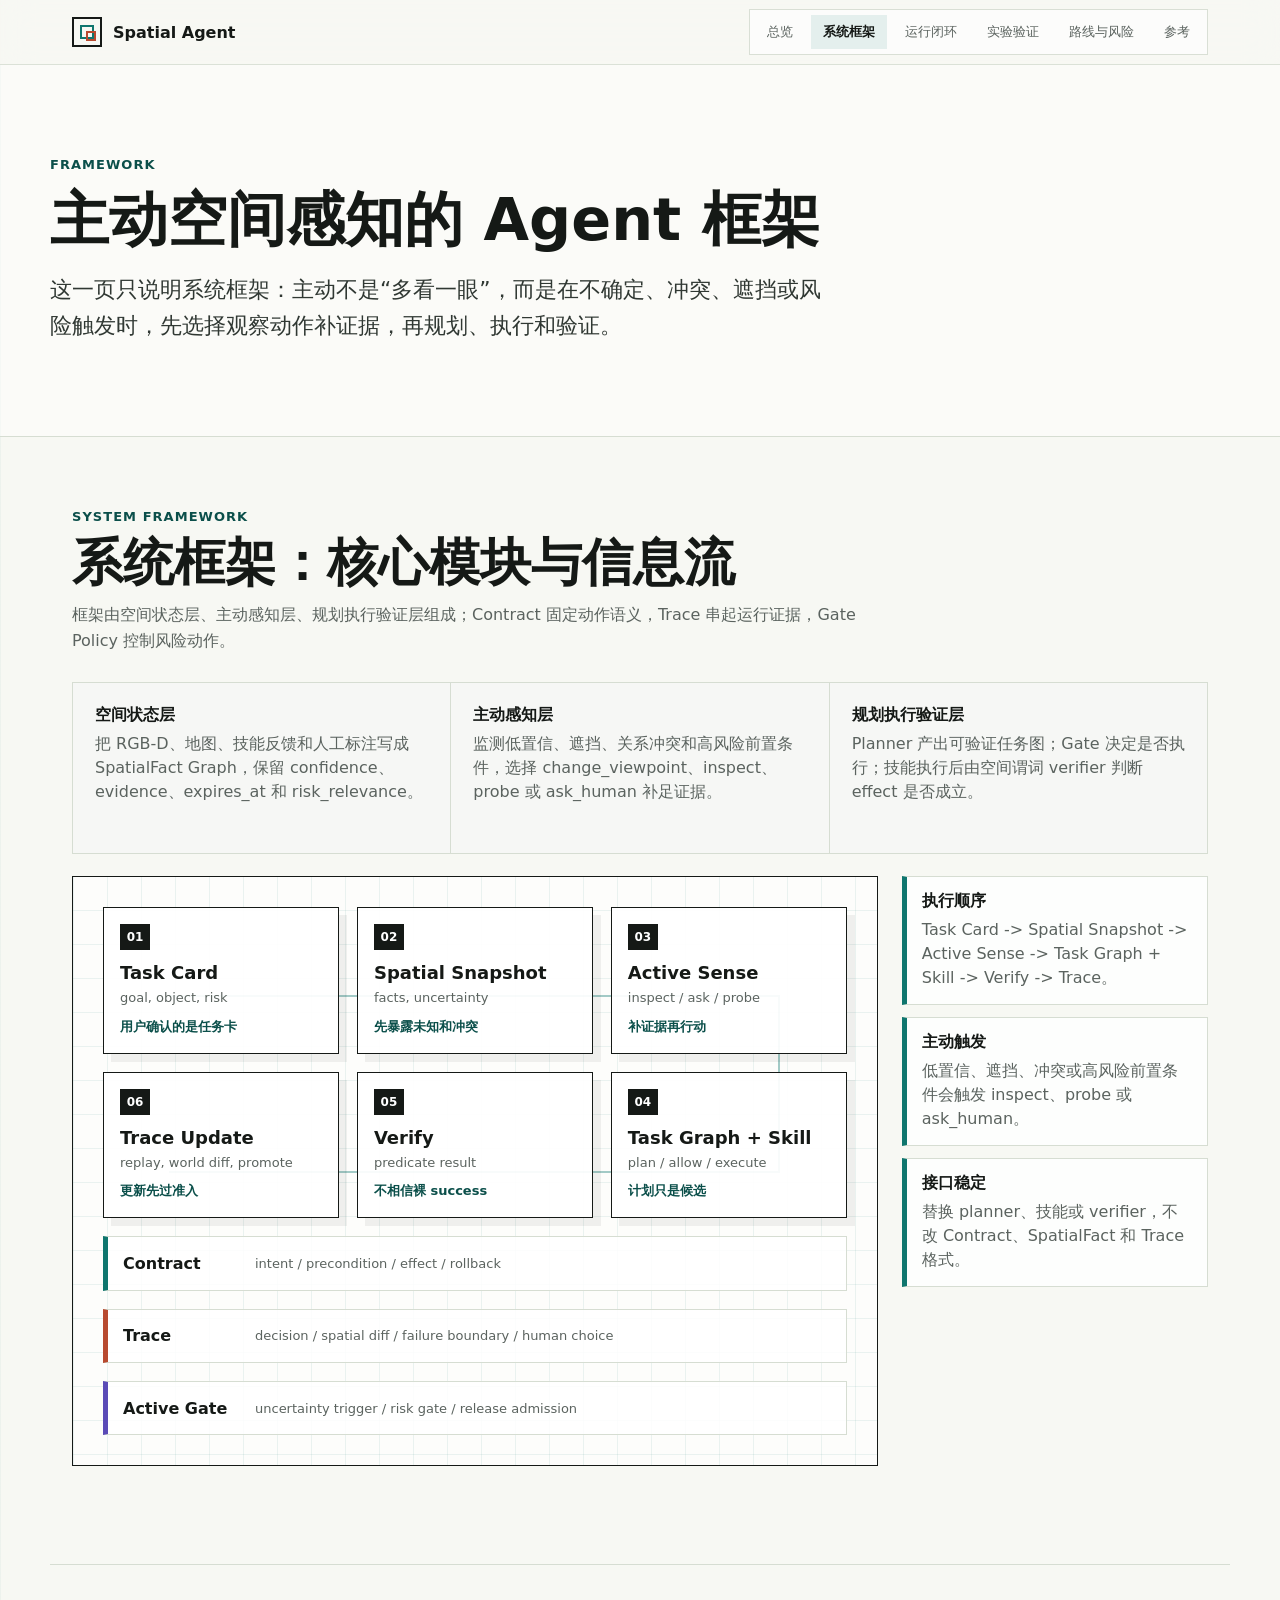
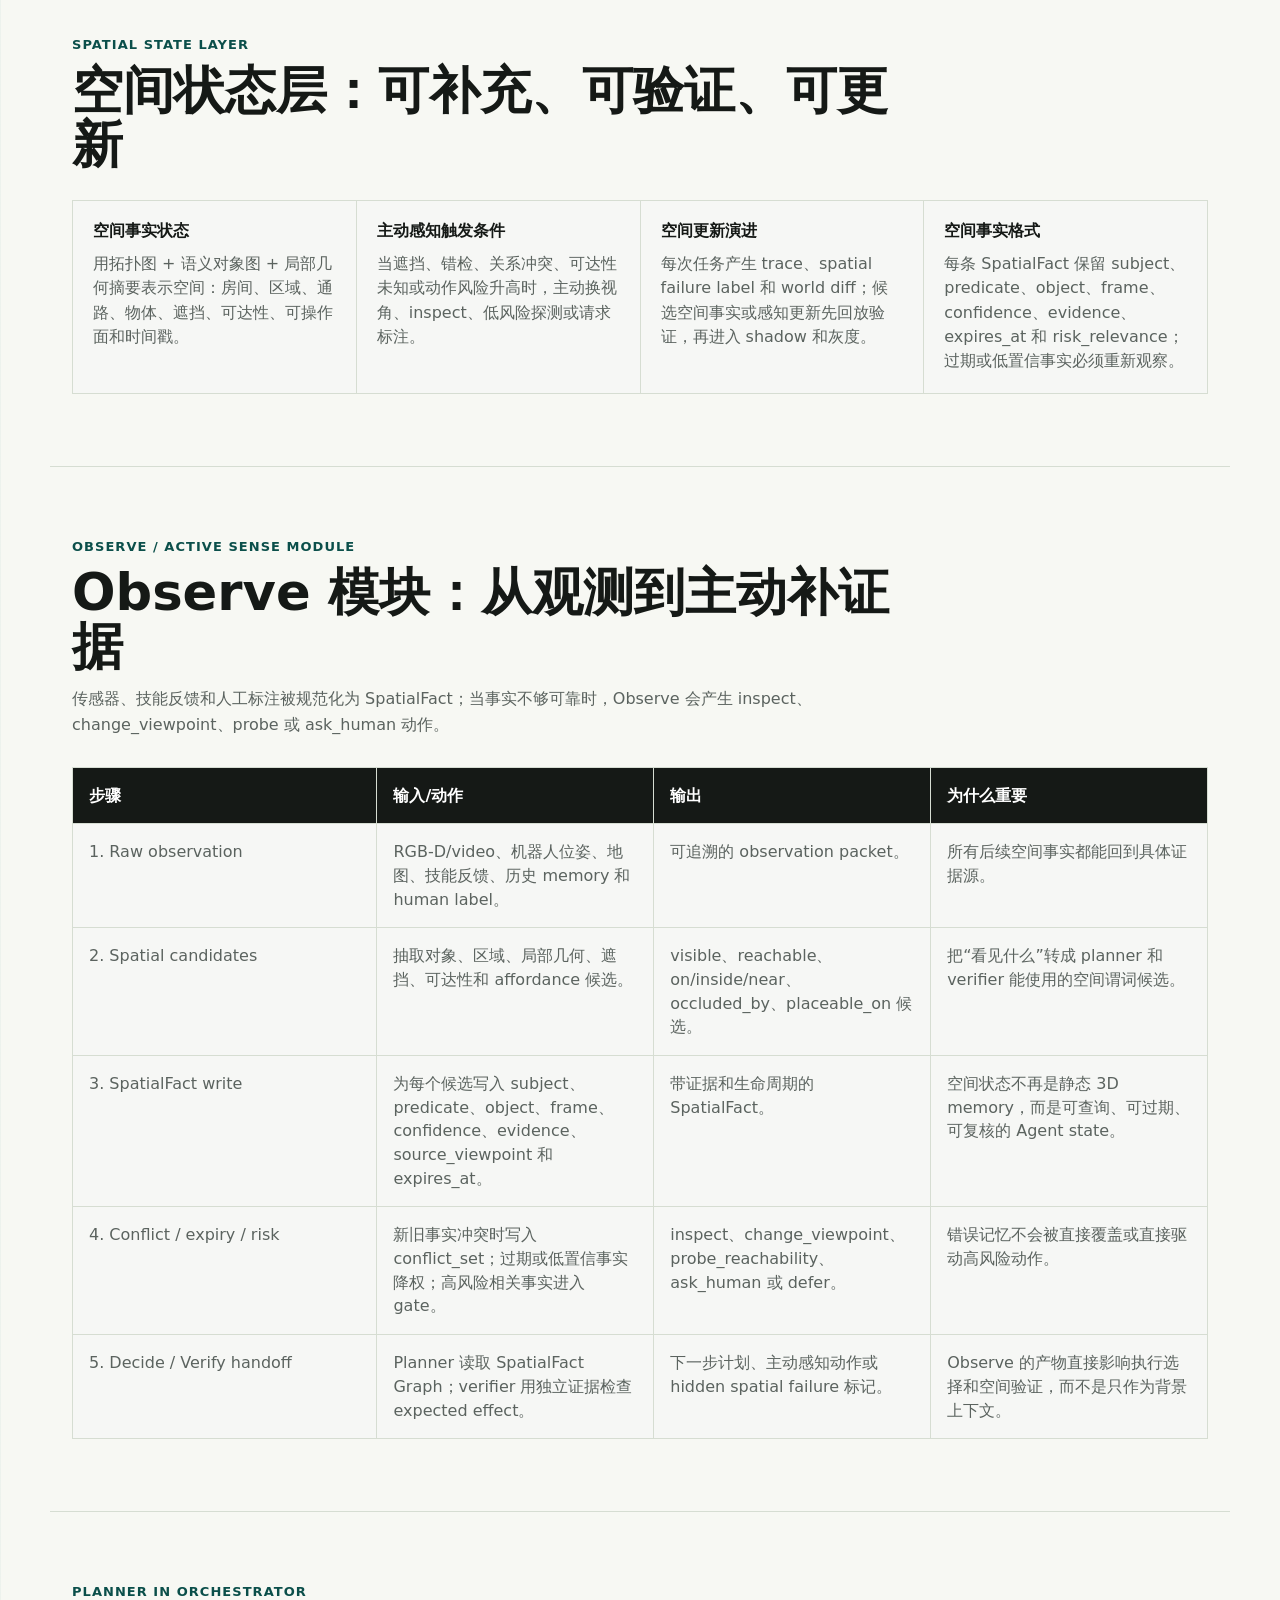
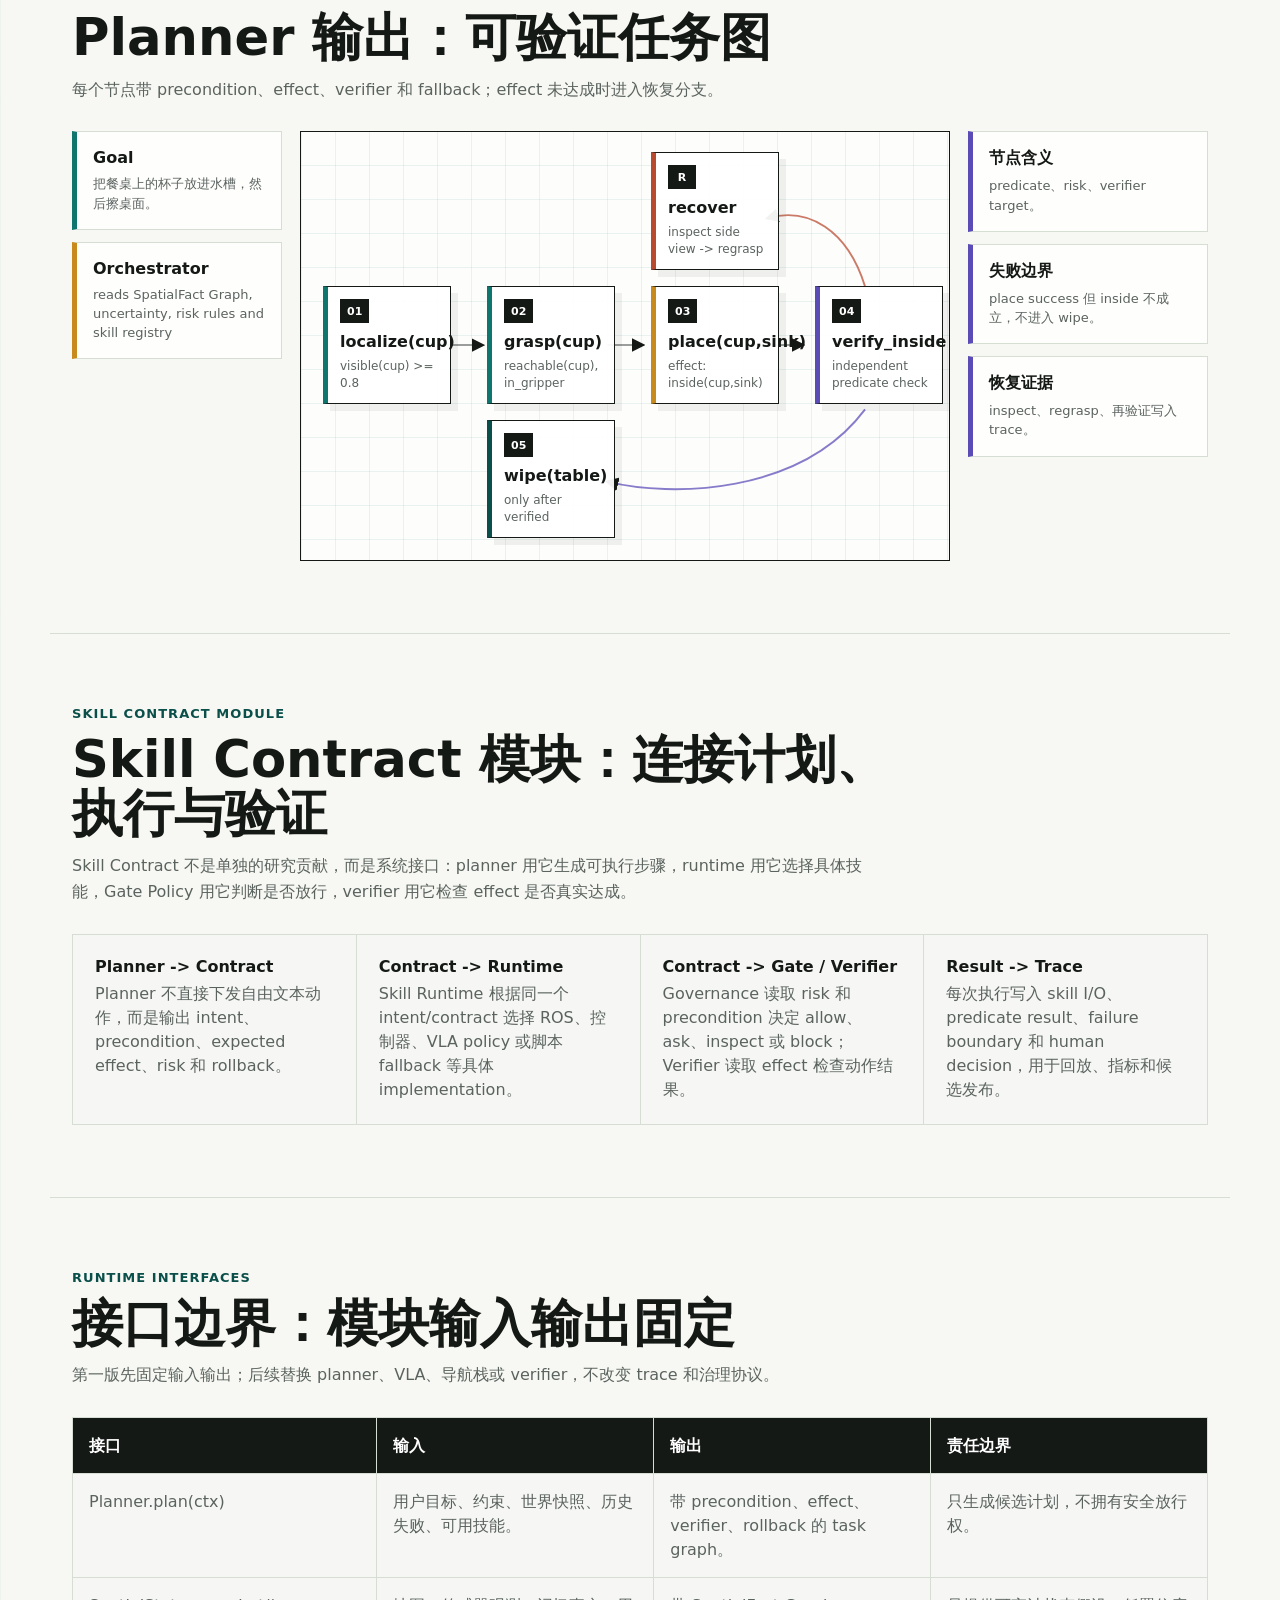
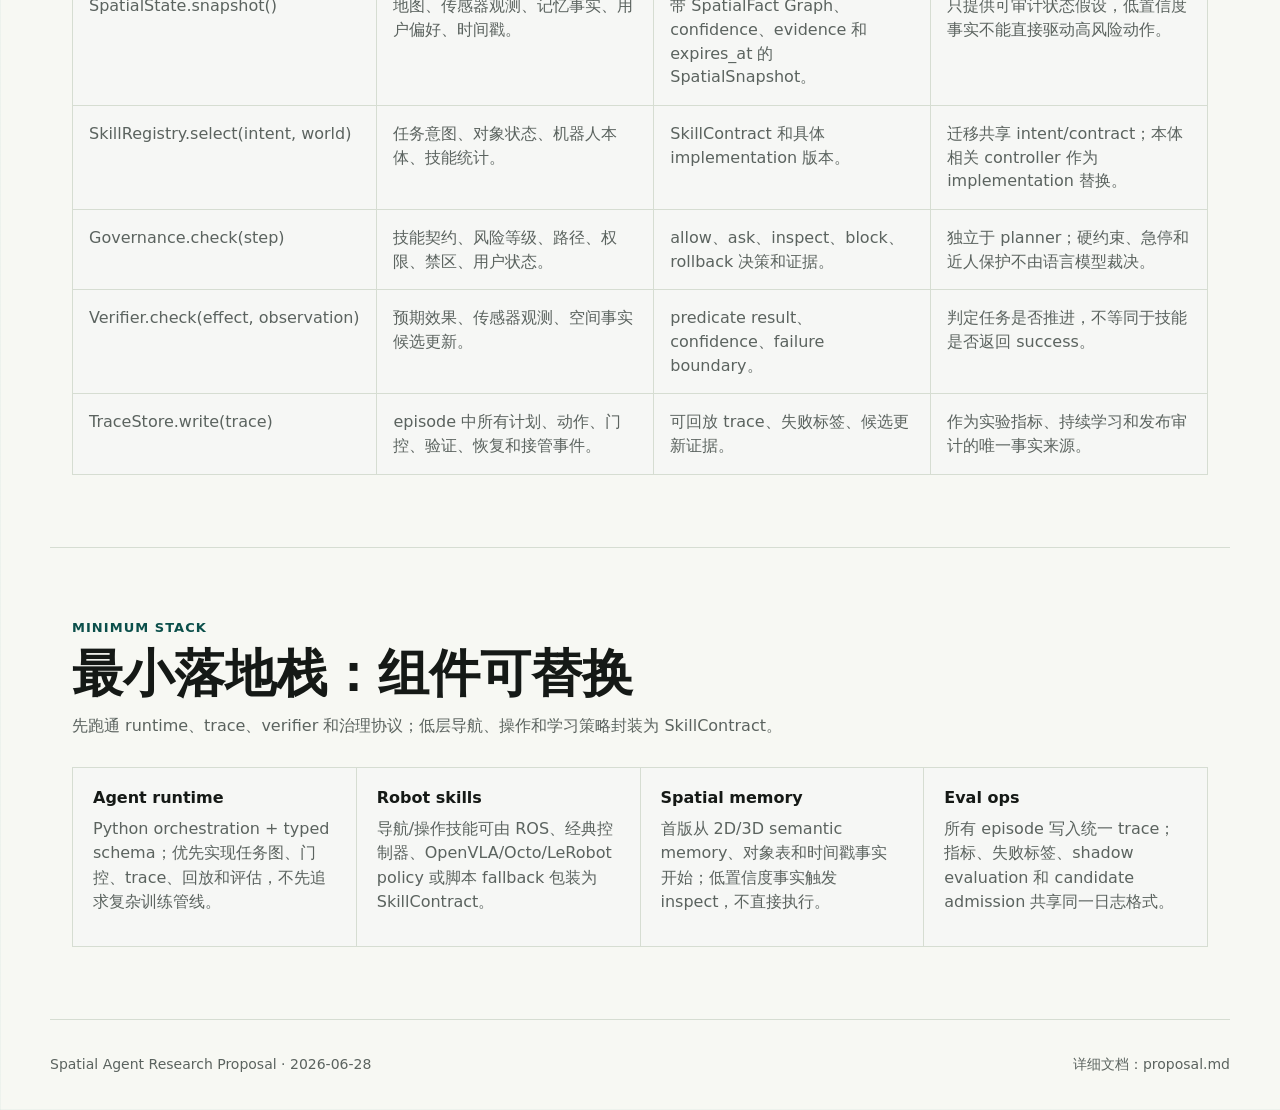
==== commit ff71e451: "Make active sensing explicit in architecture" ====
--- a/architecture.html
+++ b/architecture.html
@@ -32,7 +32,7 @@
       <div class="wrap">
         <span class="eyebrow">Framework</span>
         <h1>主动空间感知的 Agent 框架</h1>
-        <p>这一页只说明系统框架：目标、观察、空间事实状态、任务图、技能执行、谓词验证和 trace 如何通过稳定接口连接。</p>
+        <p>这一页只说明系统框架：主动不是“多看一眼”，而是在不确定、冲突、遮挡或风险触发时，先选择观察动作补证据，再规划、执行和验证。</p>
       </div>
     </section>
 
@@ -40,30 +40,30 @@
       <div class="section-title">
         <span class="eyebrow">System Framework</span>
         <h2>系统框架：核心模块与信息流</h2>
-        <p>框架由空间状态层、规划编排层、执行验证层组成；Contract 固定动作语义，Trace 串起运行证据，Gate Policy 控制风险动作。</p>
+        <p>框架由空间状态层、主动感知层、规划执行验证层组成；Contract 固定动作语义，Trace 串起运行证据，Gate Policy 控制风险动作。</p>
       </div>
       <div class="definition-grid three-up">
         <article><strong>空间状态层</strong><span>把 RGB-D、地图、技能反馈和人工标注写成 SpatialFact Graph，保留 confidence、evidence、expires_at 和 risk_relevance。</span></article>
-        <article><strong>规划编排层</strong><span>Planner 读取目标、约束和空间状态，输出带 precondition、expected effect、verifier 和 fallback 的可验证任务图。</span></article>
-        <article><strong>执行验证层</strong><span>Gate Policy 先决定 allow、ask、inspect、block 或 rollback；技能执行后由空间谓词 verifier 判断 effect 是否成立，并写入 trace。</span></article>
+        <article><strong>主动感知层</strong><span>监测低置信、遮挡、关系冲突和高风险前置条件，选择 change_viewpoint、inspect、probe 或 ask_human 补足证据。</span></article>
+        <article><strong>规划执行验证层</strong><span>Planner 产出可验证任务图；Gate 决定是否执行；技能执行后由空间谓词 verifier 判断 effect 是否成立。</span></article>
       </div>
       <div class="visual-shell process-visual sequence-visual">
         <div class="process-map" aria-label="Spatial Agent 系统模块与信息流">
           <div class="process-line" aria-hidden="true"></div>
           <div class="process-step step-1"><b>01</b><strong>Task Card</strong><span>goal, object, risk</span><em>用户确认的是任务卡</em></div>
-          <div class="process-step step-2"><b>02</b><strong>Spatial Snapshot</strong><span>facts, confidence</span><em>低置信度先 inspect</em></div>
-          <div class="process-step step-3"><b>03</b><strong>Task Graph</strong><span>precondition, effect</span><em>计划只是候选</em></div>
-          <div class="process-step step-4"><b>04</b><strong>Gate + Skill</strong><span>allow / ask / block</span><em>动作前独立门控</em></div>
+          <div class="process-step step-2"><b>02</b><strong>Spatial Snapshot</strong><span>facts, uncertainty</span><em>先暴露未知和冲突</em></div>
+          <div class="process-step step-3"><b>03</b><strong>Active Sense</strong><span>inspect / ask / probe</span><em>补证据再行动</em></div>
+          <div class="process-step step-4"><b>04</b><strong>Task Graph + Skill</strong><span>plan / allow / execute</span><em>计划只是候选</em></div>
           <div class="process-step step-5"><b>05</b><strong>Verify</strong><span>predicate result</span><em>不相信裸 success</em></div>
           <div class="process-step step-6"><b>06</b><strong>Trace Update</strong><span>replay, world diff, promote</span><em>更新先过准入</em></div>
           <div class="evidence-band band-contract"><strong>Contract</strong><span>intent / precondition / effect / rollback</span></div>
           <div class="evidence-band band-trace"><strong>Trace</strong><span>decision / spatial diff / failure boundary / human choice</span></div>
-          <div class="evidence-band band-policy"><strong>Gate Policy</strong><span>risk gate / inspect trigger / release admission</span></div>
+          <div class="evidence-band band-policy"><strong>Active Gate</strong><span>uncertainty trigger / risk gate / release admission</span></div>
           <i class="process-marker" aria-hidden="true"></i>
         </div>
         <aside class="visual-caption compact">
-          <div><strong>执行顺序</strong><span>Task Card -> Spatial Snapshot -> Task Graph -> Gate + Skill -> Verify -> Trace。</span></div>
-          <div><strong>模块边界</strong><span>Planner 只产出候选任务图；Gate 决定是否执行；Verifier 判断 effect 是否成立。</span></div>
+          <div><strong>执行顺序</strong><span>Task Card -> Spatial Snapshot -> Active Sense -> Task Graph + Skill -> Verify -> Trace。</span></div>
+          <div><strong>主动触发</strong><span>低置信、遮挡、冲突或高风险前置条件会触发 inspect、probe 或 ask_human。</span></div>
           <div><strong>接口稳定</strong><span>替换 planner、技能或 verifier，不改 Contract、SpatialFact 和 Trace 格式。</span></div>
         </aside>
       </div>
@@ -80,8 +80,8 @@
           <span>用拓扑图 + 语义对象图 + 局部几何摘要表示空间：房间、区域、通路、物体、遮挡、可达性、可操作面和时间戳。</span>
         </article>
         <article>
-          <strong>主动空间感知</strong>
-          <span>当遮挡、错检、关系冲突或可达性未知时，主动换视角、inspect、低风险探测或请求标注。</span>
+          <strong>主动感知触发条件</strong>
+          <span>当遮挡、错检、关系冲突、可达性未知或动作风险升高时，主动换视角、inspect、低风险探测或请求标注。</span>
         </article>
         <article>
           <strong>空间更新演进</strong>
@@ -96,9 +96,9 @@
 
     <section class="wrap section-compact">
       <div class="section-title">
-        <span class="eyebrow">Observe Module</span>
-        <h2>Observe 模块：观测到空间事实</h2>
-        <p>传感器、技能反馈和人工标注被规范化为带证据、置信度、过期时间和风险语义的 SpatialFact。</p>
+        <span class="eyebrow">Observe / Active Sense Module</span>
+        <h2>Observe 模块：从观测到主动补证据</h2>
+        <p>传感器、技能反馈和人工标注被规范化为 SpatialFact；当事实不够可靠时，Observe 会产生 inspect、change_viewpoint、probe 或 ask_human 动作。</p>
       </div>
       <div class="test-matrix">
         <div class="matrix-head"><span>步骤</span><span>输入/动作</span><span>输出</span><span>为什么重要</span></div>
@@ -149,7 +149,7 @@
           </div>
           <div class="planner-orchestrator">
             <strong>Orchestrator</strong>
-            <span>reads SpatialFact Graph, risk rules and skill registry</span>
+            <span>reads SpatialFact Graph, uncertainty, risk rules and skill registry</span>
           </div>
         </div>
         <div class="planner-graph" aria-hidden="true">
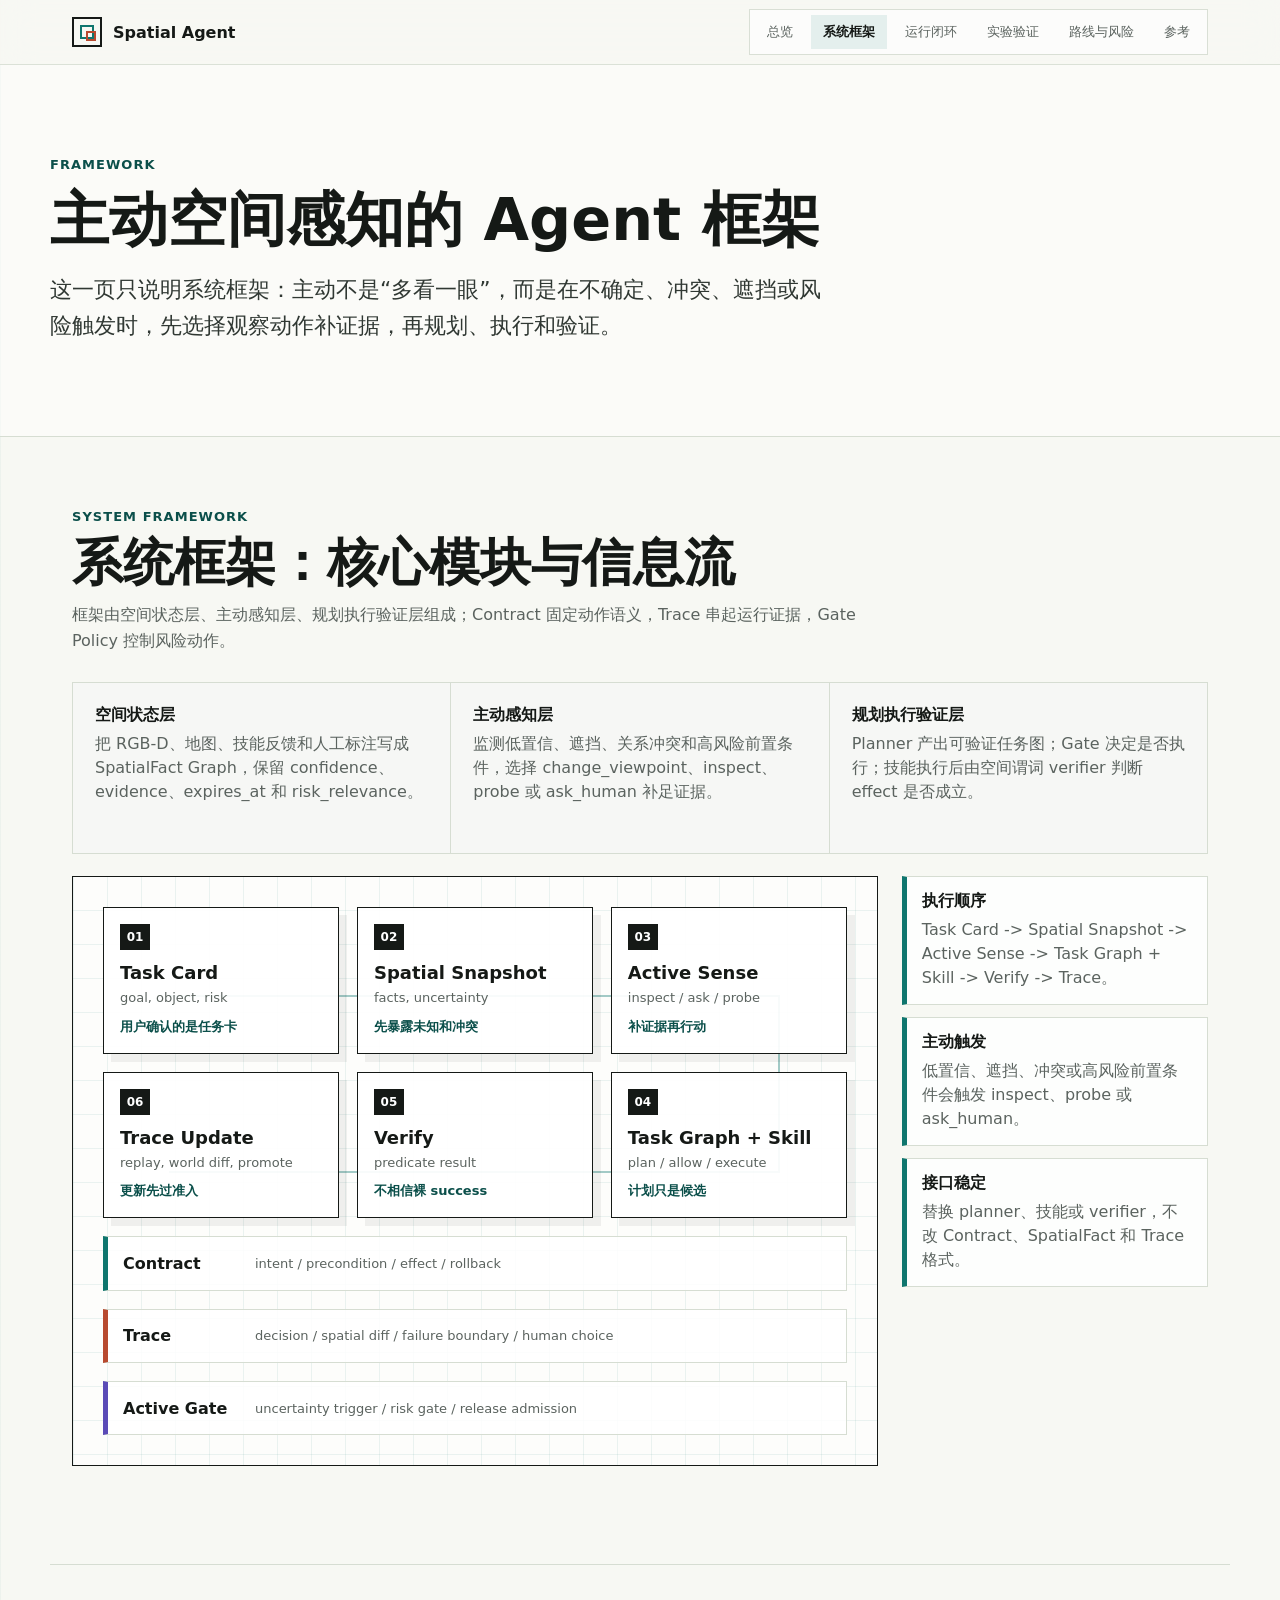
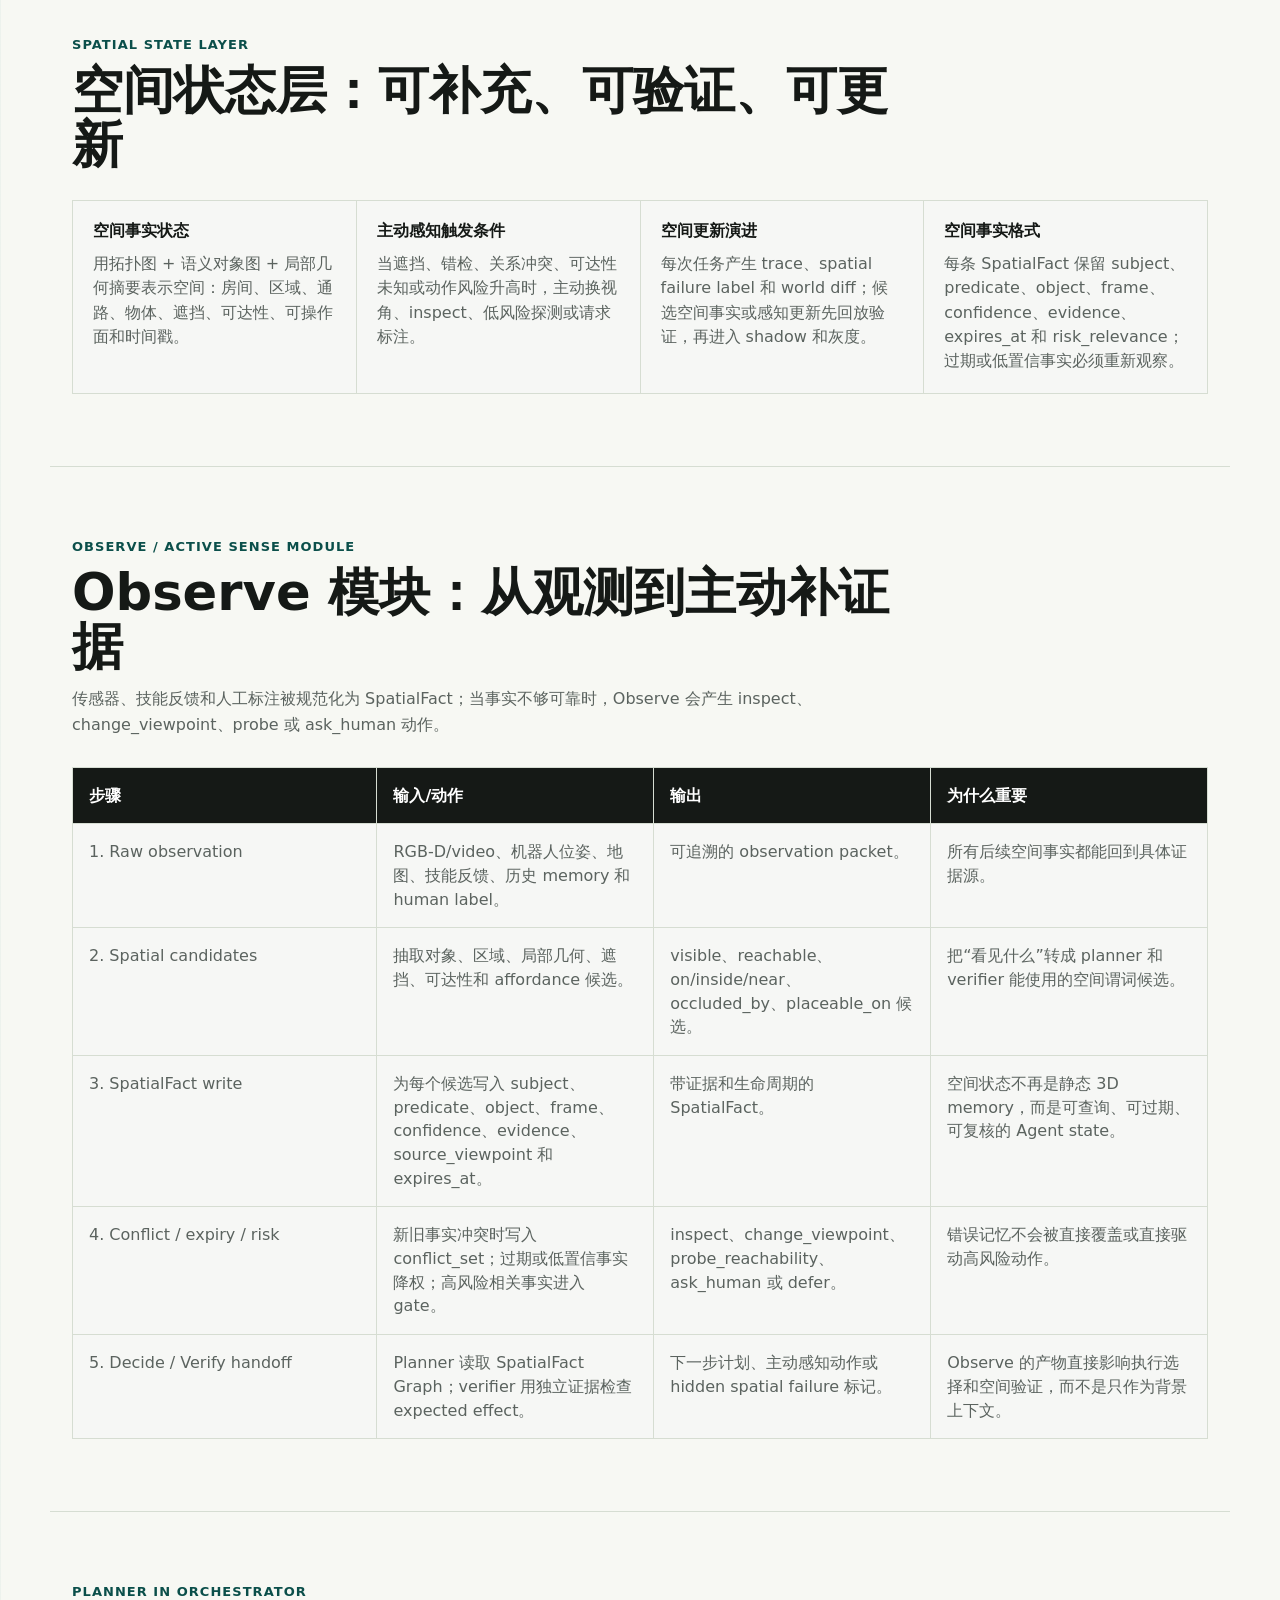
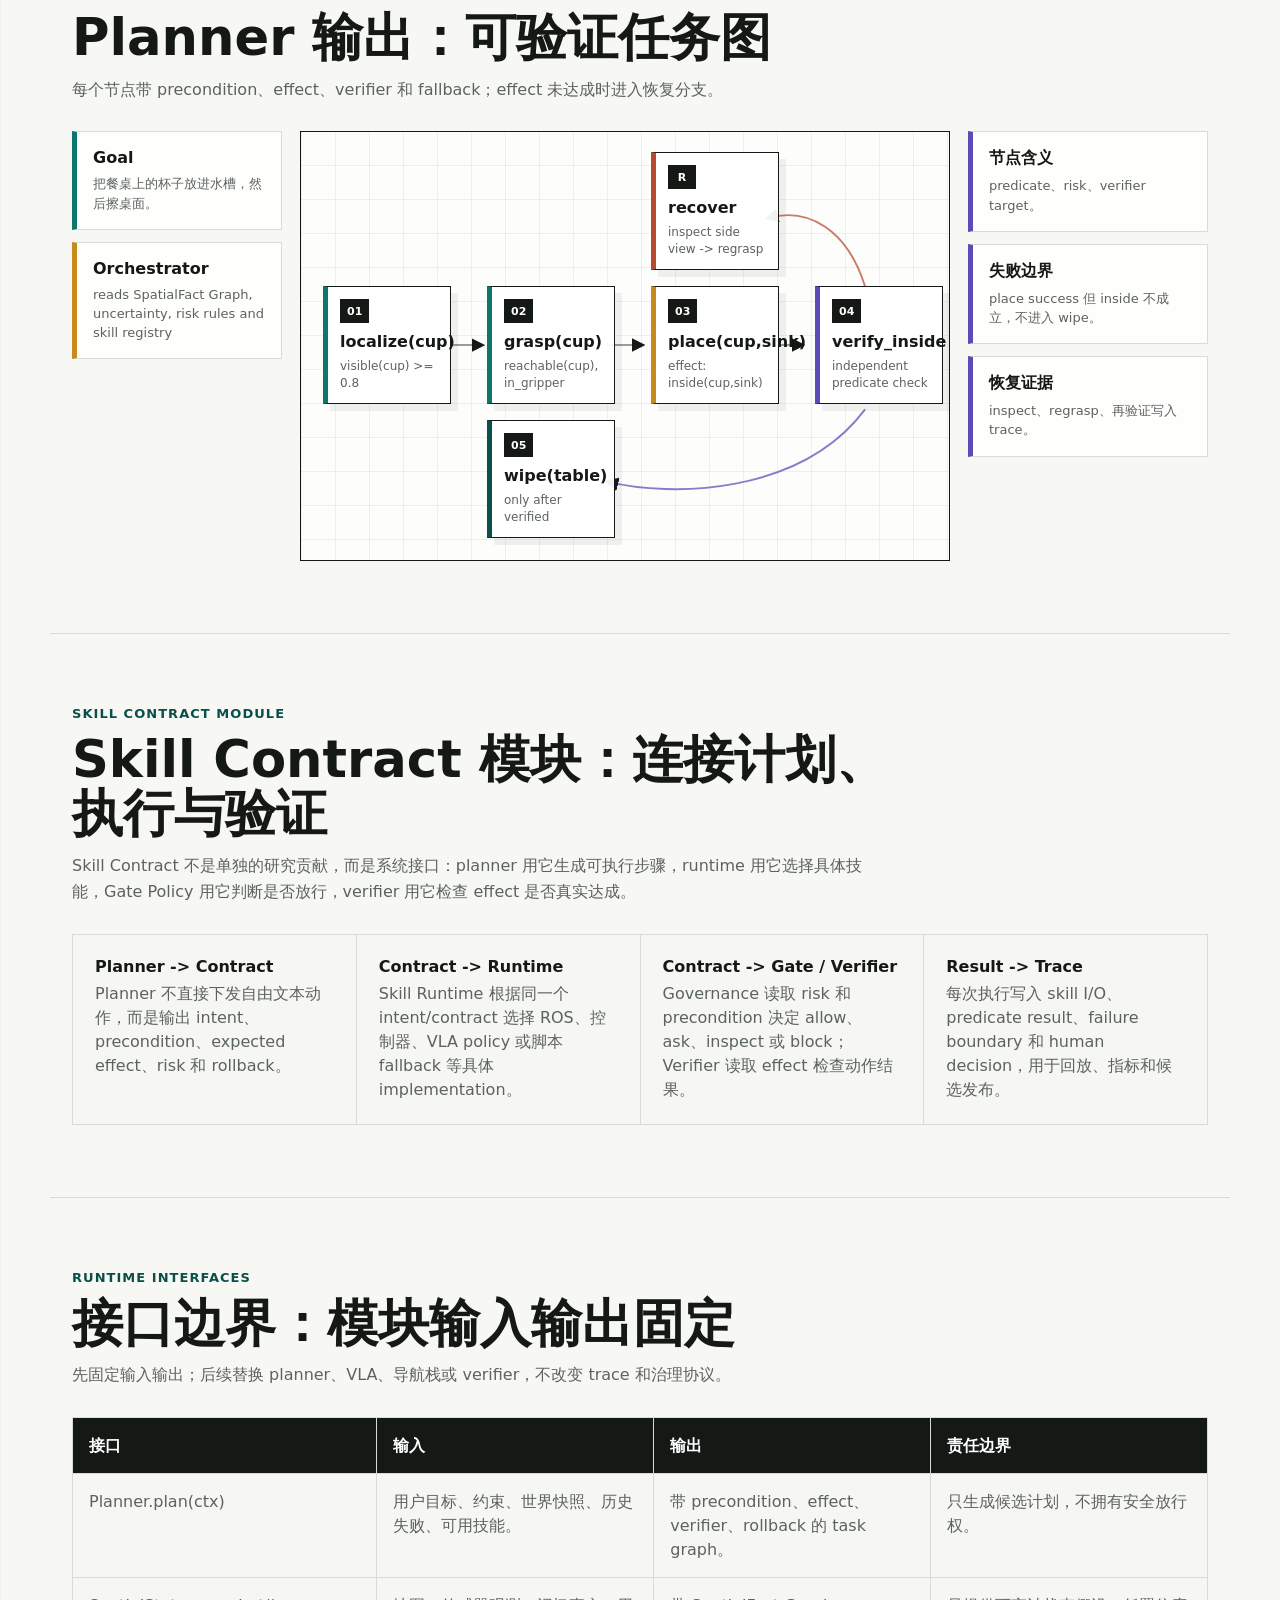
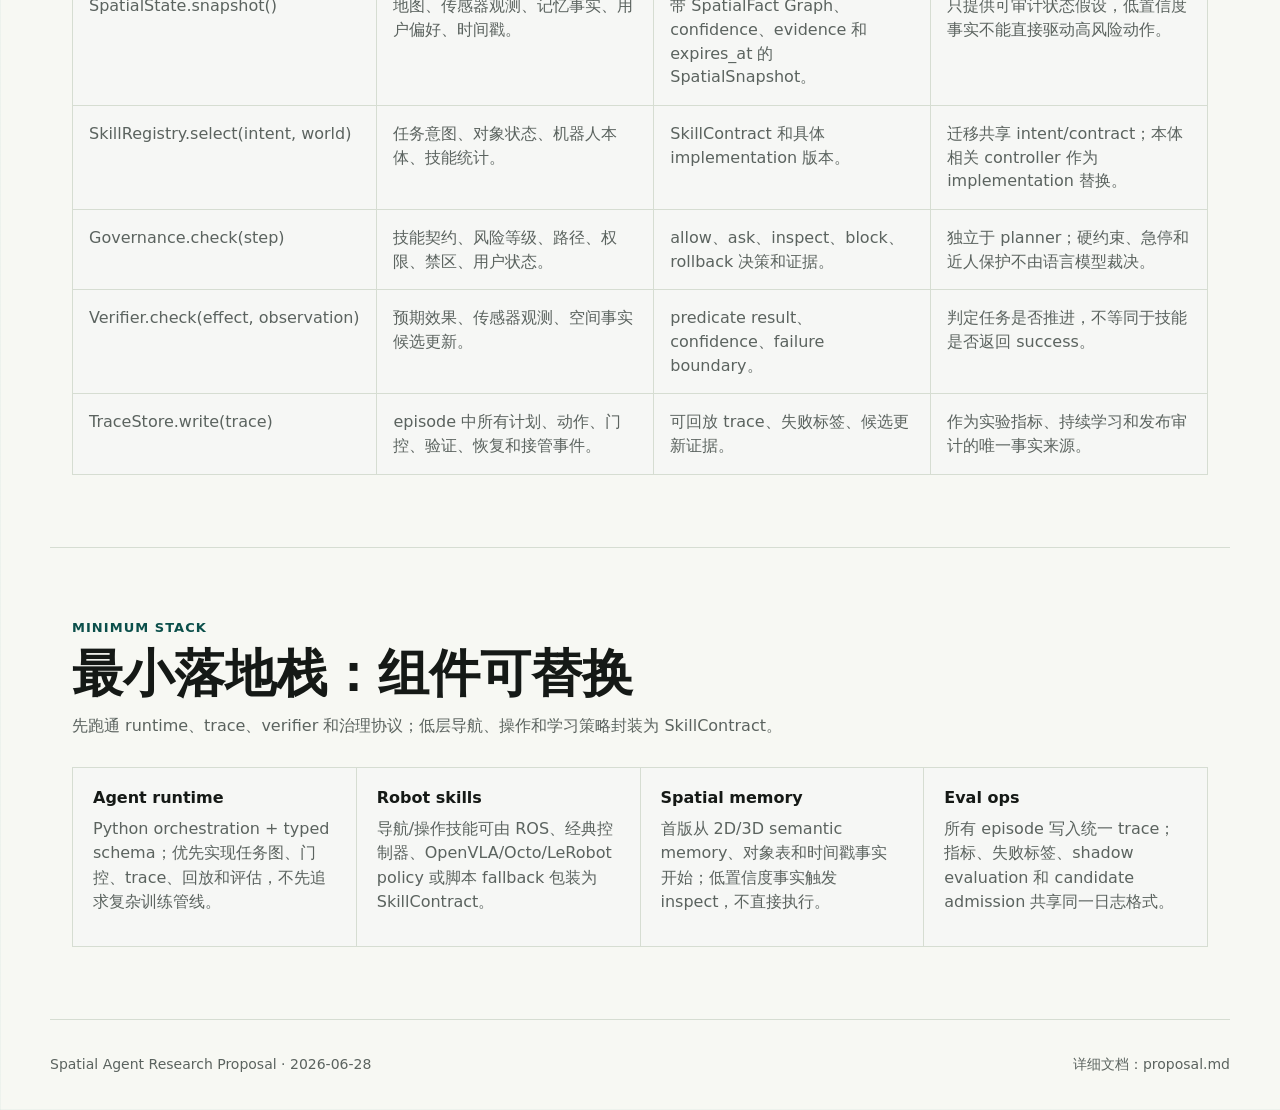
==== commit a8b79a37: "Align proposal around core contributions" ====
--- a/architecture.html
+++ b/architecture.html
@@ -5,6 +5,7 @@
   <meta name="viewport" content="width=device-width, initial-scale=1" />
   <title>Spatial Agent | 系统框架</title>
   <meta name="description" content="Spatial Agent：主动空间感知机器人 Agent 框架 proposal" />
+  <link rel="icon" href="assets/favicon.svg" type="image/svg+xml" />
   <link rel="stylesheet" href="assets/styles.css" />
   <link rel="stylesheet" href="assets/clarity.css" />
 </head>
@@ -199,7 +200,7 @@
       <div class="section-title">
         <span class="eyebrow">Runtime Interfaces</span>
         <h2>接口边界：模块输入输出固定</h2>
-        <p>第一版先固定输入输出；后续替换 planner、VLA、导航栈或 verifier，不改变 trace 和治理协议。</p>
+        <p>先固定输入输出；后续替换 planner、VLA、导航栈或 verifier，不改变 trace 和治理协议。</p>
       </div>
       <div class="test-matrix">
         <div class="matrix-head"><span>接口</span><span>输入</span><span>输出</span><span>责任边界</span></div>
--- a/assets/clarity.css
+++ b/assets/clarity.css
@@ -1682,6 +1682,15 @@
     grid-template-columns: 1fr;
   }
 
+  .test-matrix {
+    overflow-x: visible;
+  }
+
+  .test-matrix > div {
+    min-width: 0;
+    grid-template-columns: 1fr;
+  }
+
   .contract-grid.connection-grid {
     grid-template-columns: 1fr;
   }
@@ -2229,12 +2238,114 @@
   border-left: 0;
 }
 
-.rail-return {
-  left: 116px;
-  top: 308px;
-  width: 520px;
-  height: 224px;
-  border-color: rgba(91, 75, 183, 0.35);
+.rail-trace {
+  left: 124px;
+  top: 398px;
+  width: 2px;
+  height: 28px;
+  border: 0;
+  background: rgba(91, 75, 183, 0.48);
+}
+
+.rail-update {
+  left: 236px;
+  top: 174px;
+  width: 342px;
+  height: 136px;
+  border: 0;
+  border-right: 2px solid rgba(91, 75, 183, 0.42);
+  border-bottom: 2px solid rgba(91, 75, 183, 0.42);
+}
+
+.rail-update::after {
+  content: "";
+  position: absolute;
+  right: -1px;
+  top: -7px;
+  width: 0;
+  height: 0;
+  border-left: 8px solid transparent;
+  border-right: 8px solid transparent;
+  border-bottom: 10px solid rgba(91, 75, 183, 0.68);
+}
+
+.episode-flow-lines {
+  position: absolute;
+  inset: 0;
+  z-index: 1;
+  pointer-events: none;
+}
+
+.flow-segment,
+.flow-branch {
+  position: absolute;
+  display: block;
+  background: rgba(15, 118, 110, 0.78);
+}
+
+.flow-segment::after,
+.flow-branch::after {
+  content: "";
+  position: absolute;
+  width: 0;
+  height: 0;
+  border: 7px solid transparent;
+}
+
+.flow-segment.horizontal::after,
+.seg-1::after,
+.seg-2::after,
+.seg-7::after {
+  right: -12px;
+  top: 50%;
+  transform: translateY(-50%);
+  border-left-color: rgba(15, 118, 110, 0.9);
+}
+
+.seg-5::after,
+.seg-4::after {
+  left: -12px;
+  top: 50%;
+  transform: translateY(-50%);
+  border-right-color: rgba(15, 118, 110, 0.9);
+}
+
+.seg-3::after,
+.seg-6::after {
+  left: 50%;
+  bottom: -12px;
+  transform: translateX(-50%);
+  border-top-color: rgba(15, 118, 110, 0.9);
+}
+
+.branch-verify-active {
+  background: rgba(91, 75, 183, 0.78);
+}
+
+.branch-verify-active::after {
+  display: none;
+}
+
+.branch-up::after {
+  display: block;
+  left: 50%;
+  top: -12px;
+  transform: translateX(-50%);
+  border-bottom-color: rgba(91, 75, 183, 0.92);
+}
+
+.branch-label {
+  position: absolute;
+  z-index: 2;
+  left: 286px;
+  top: 536px;
+  max-width: 180px;
+  border: 1px solid rgba(91, 75, 183, 0.42);
+  background: rgba(255, 255, 255, 0.96);
+  color: var(--muted);
+  font-size: 12px;
+  line-height: 1.35;
+  padding: 7px 9px;
 }
 
 .cinema-token {
@@ -2333,6 +2444,315 @@
   color: rgba(255, 255, 255, 0.72);
   font-size: 12px;
   line-height: 1.45;
+}
+
+.episode-board {
+  align-items: start;
+}
+
+.episode-board .run-card h2 {
+  font-size: clamp(26px, 2.5vw, 36px);
+  margin-top: 0;
+}
+
+.runtime-cinema .cinema-stage {
+  min-height: 590px;
+}
+
+.runtime-cinema .cinema-node {
+  width: 178px;
+  min-height: 104px;
+  transition: transform 180ms ease, box-shadow 180ms ease;
+}
+
+.runtime-cinema .cinema-node::after {
+  content: "";
+  position: absolute;
+  top: 11px;
+  right: 11px;
+  display: grid;
+  place-items: center;
+  width: 17px;
+  height: 17px;
+  border: 1px solid rgba(21, 25, 22, 0.3);
+  background:
+    linear-gradient(var(--teal-dark), var(--teal-dark)) center / 9px 1px no-repeat,
+    linear-gradient(var(--teal-dark), var(--teal-dark)) center / 1px 9px no-repeat,
+    rgba(247, 248, 243, 0.92);
+}
+
+.runtime-cinema .cinema-node:hover,
+.runtime-cinema .cinema-node:focus,
+.runtime-cinema .cinema-node:focus-within {
+  z-index: 20;
+  transform: translateY(-2px);
+  box-shadow: 10px 14px 0 rgba(21, 25, 22, 0.08);
+  outline: none;
+}
+
+.runtime-cinema .cinema-node:hover::after,
+.runtime-cinema .cinema-node:focus::after,
+.runtime-cinema .cinema-node:focus-within::after {
+  border-color: var(--teal);
+  background:
+    linear-gradient(var(--white), var(--white)) center / 9px 1px no-repeat,
+    linear-gradient(var(--white), var(--white)) center / 1px 9px no-repeat,
+    var(--teal);
+}
+
+.rt-input { left: 26px; top: 40px; border-left: 5px solid var(--clay); }
+.rt-observe { left: 246px; top: 40px; border-left: 5px solid var(--teal); }
+.rt-state { left: 466px; top: 40px; width: 208px; border-left: 5px solid var(--ink); }
+.rt-active { left: 466px; top: 204px; width: 208px; border-left: 5px solid var(--amber); }
+.rt-planner { left: 246px; top: 204px; width: 178px; border-left: 5px solid var(--violet); }
+.rt-skill { left: 26px; top: 204px; border-left: 5px solid var(--teal-dark); }
+.rt-verify { left: 26px; top: 376px; border-left: 5px solid var(--teal); }
+.rt-trace { left: 246px; top: 376px; width: 428px; border-left: 5px solid var(--violet); }
+
+.runtime-cinema .rail-main {
+  left: 114px;
+  right: 112px;
+  top: 98px;
+  bottom: 128px;
+}
+
+.runtime-cinema .seg-1 {
+  left: 208px;
+  top: 99px;
+  width: 26px;
+  height: 3px;
+}
+
+.runtime-cinema .seg-2 {
+  left: 428px;
+  top: 99px;
+  width: 26px;
+  height: 3px;
+}
+
+.runtime-cinema .seg-3 {
+  left: 570px;
+  top: 150px;
+  width: 3px;
+  height: 42px;
+}
+
+.runtime-cinema .seg-4 {
+  left: 436px;
+  top: 263px;
+  width: 24px;
+  height: 3px;
+}
+
+.runtime-cinema .seg-5 {
+  left: 216px;
+  top: 263px;
+  width: 24px;
+  height: 3px;
+}
+
+.runtime-cinema .seg-6 {
+  left: 114px;
+  top: 314px;
+  width: 3px;
+  height: 50px;
+}
+
+.runtime-cinema .seg-7 {
+  left: 208px;
+  top: 435px;
+  width: 26px;
+  height: 3px;
+}
+
+.runtime-cinema .branch-down {
+  left: 114px;
+  top: 480px;
+  width: 3px;
+  height: 46px;
+}
+
+.runtime-cinema .branch-bottom {
+  left: 114px;
+  top: 526px;
+  width: 456px;
+  height: 3px;
+}
+
+.runtime-cinema .branch-up {
+  left: 570px;
+  top: 352px;
+  width: 3px;
+  height: 174px;
+}
+
+.node-detail {
+  position: absolute;
+  left: 0;
+  top: calc(100% + 10px);
+  z-index: 30;
+  width: 280px;
+  max-width: min(320px, calc(100vw - 48px));
+  border: 1px solid var(--ink);
+  background: rgba(255, 255, 255, 0.98);
+  box-shadow: 12px 16px 0 rgba(21, 25, 22, 0.08);
+  padding: 12px;
+  opacity: 0;
+  transform: translateY(-4px);
+  pointer-events: none;
+  transition: opacity 160ms ease, transform 160ms ease;
+}
+
+.rt-state .node-detail,
+.rt-active .node-detail {
+  left: auto;
+  right: 0;
+}
+
+.rt-verify .node-detail,
+.rt-trace .node-detail {
+  top: auto;
+  bottom: calc(100% + 10px);
+}
+
+.runtime-cinema .cinema-node:hover .node-detail,
+.runtime-cinema .cinema-node:focus .node-detail,
+.runtime-cinema .cinema-node:focus-within .node-detail {
+  opacity: 1;
+  transform: translateY(0);
+  pointer-events: auto;
+}
+
+.node-detail p {
+  margin: 0;
+  color: var(--muted);
+  font-size: 12px;
+  line-height: 1.45;
+}
+
+.mini-camera-frame {
+  position: relative;
+  height: 70px;
+  margin: 10px 0 12px;
+  border: 1px solid var(--line);
+  background:
+    linear-gradient(90deg, rgba(15, 118, 110, 0.12) 1px, transparent 1px),
+    linear-gradient(0deg, rgba(15, 118, 110, 0.12) 1px, transparent 1px),
+    rgba(247, 248, 243, 0.9);
+  background-size: 18px 18px;
+  overflow: hidden;
+}
+
+.mini-camera-frame i {
+  position: absolute;
+  display: block;
+  border: 2px solid var(--ink);
+  background: rgba(255, 255, 255, 0.7);
+}
+
+.mini-camera-frame i:nth-child(1) {
+  left: 18px;
+  top: 24px;
+  width: 30px;
+  height: 26px;
+  border-color: var(--teal);
+}
+
+.mini-camera-frame i:nth-child(2) {
+  right: 22px;
+  top: 18px;
+  width: 42px;
+  height: 34px;
+  border-color: var(--clay);
+}
+
+.mini-camera-frame i:nth-child(3) {
+  left: 66px;
+  bottom: 13px;
+  width: 54px;
+  height: 12px;
+  border-color: var(--amber);
+}
+
+.fact-pills,
+.mini-runtime-plan {
+  display: grid;
+  gap: 7px;
+  margin-top: 10px;
+}
+
+.fact-pills i,
+.mini-runtime-plan i {
+  display: block;
+  border: 1px solid var(--line);
+  background: rgba(247, 248, 243, 0.92);
+  color: var(--muted);
+  font-style: normal;
+  font-size: 11px;
+  line-height: 1.25;
+  padding: 6px 7px;
+}
+
+.mini-runtime-plan {
+  grid-template-columns: repeat(5, minmax(0, 1fr));
+  gap: 4px;
+}
+
+.mini-runtime-plan i {
+  min-height: 34px;
+  display: grid;
+  place-items: center;
+  text-align: center;
+  color: var(--ink);
+  font-weight: 720;
+}
+
+.sequence-visual.is-visible .runtime-cinema .token-task {
+  animation: episodeToken 7.4s ease-in-out infinite;
+}
+
+.sequence-visual.is-visible .runtime-cinema .token-fact {
+  animation: episodeToken 7.4s ease-in-out infinite;
+  animation-delay: 0.45s;
+}
+
+.sequence-visual.is-visible .runtime-cinema .token-action {
+  animation: episodeActionToken 7.4s ease-in-out infinite;
+  animation-delay: 1s;
+}
+
+.sequence-visual.is-visible .runtime-cinema .token-feedback {
+  animation: episodeFeedbackToken 7.4s ease-in-out infinite;
+  animation-delay: 1.4s;
+}
+
+@keyframes episodeToken {
+  0% { left: 102px; top: 98px; opacity: 0; }
+  8% { opacity: 1; }
+  20% { left: 322px; top: 98px; opacity: 1; }
+  34% { left: 542px; top: 98px; opacity: 1; }
+  48% { left: 542px; top: 262px; opacity: 1; }
+  62% { left: 322px; top: 262px; opacity: 1; }
+  76% { left: 102px; top: 262px; opacity: 1; }
+  90% { left: 102px; top: 434px; opacity: 1; }
+  100% { left: 322px; top: 434px; opacity: 0; }
+}
+
+@keyframes episodeActionToken {
+  0% { left: 542px; top: 262px; opacity: 0; }
+  12% { opacity: 1; }
+  34% { left: 322px; top: 262px; opacity: 1; }
+  58% { left: 102px; top: 262px; opacity: 1; }
+  84% { left: 102px; top: 434px; opacity: 1; }
+  100% { left: 322px; top: 434px; opacity: 0; }
+}
+
+@keyframes episodeFeedbackToken {
+  0% { left: 102px; top: 434px; opacity: 0; }
+  16% { opacity: 1; }
+  46% { left: 322px; top: 434px; opacity: 1; }
+  76% { left: 542px; top: 434px; opacity: 1; }
+  100% { left: 542px; top: 98px; opacity: 0; }
 }
 
 .planner-stage {
@@ -2571,6 +2991,31 @@
     gap: 12px;
   }
 
+  .runtime-cinema .cinema-stage {
+    min-height: auto;
+    width: 100%;
+    box-sizing: border-box;
+    padding: 12px;
+    overflow: hidden;
+    display: flex;
+    flex-direction: column;
+  }
+
+  .runtime-cinema {
+    width: 100% !important;
+    max-width: 360px !important;
+    box-sizing: border-box;
+    padding: 12px;
+  }
+
+  .episode-board {
+    display: grid;
+    grid-template-columns: minmax(0, 1fr) !important;
+    width: 100%;
+    max-width: 100%;
+    overflow: hidden;
+  }
+
   .cinema-node,
   .cinema-console {
     position: relative;
@@ -2582,8 +3027,50 @@
     min-height: 0;
   }
 
+  .runtime-cinema .cinema-node,
+  .rt-state,
+  .rt-active,
+  .rt-planner,
+  .rt-trace {
+    position: relative !important;
+    left: auto !important;
+    right: auto !important;
+    top: auto !important;
+    bottom: auto !important;
+    width: 100% !important;
+    max-width: 100% !important;
+    box-sizing: border-box;
+  }
+
+  .mini-runtime-plan {
+    grid-template-columns: 1fr;
+  }
+
+  .node-detail,
+  .rt-state .node-detail,
+  .rt-active .node-detail,
+  .rt-verify .node-detail,
+  .rt-trace .node-detail {
+    position: static;
+    width: 100%;
+    max-width: 100%;
+    margin-top: 10px;
+    box-shadow: none;
+    display: none;
+    opacity: 1;
+    transform: none;
+    pointer-events: auto;
+  }
+
+  .runtime-cinema .cinema-node:hover .node-detail,
+  .runtime-cinema .cinema-node:focus .node-detail,
+  .runtime-cinema .cinema-node:focus-within .node-detail {
+    display: block;
+  }
+
   .cinema-rail,
-  .cinema-token {
+  .cinema-token,
+  .episode-flow-lines {
     display: none;
   }
 
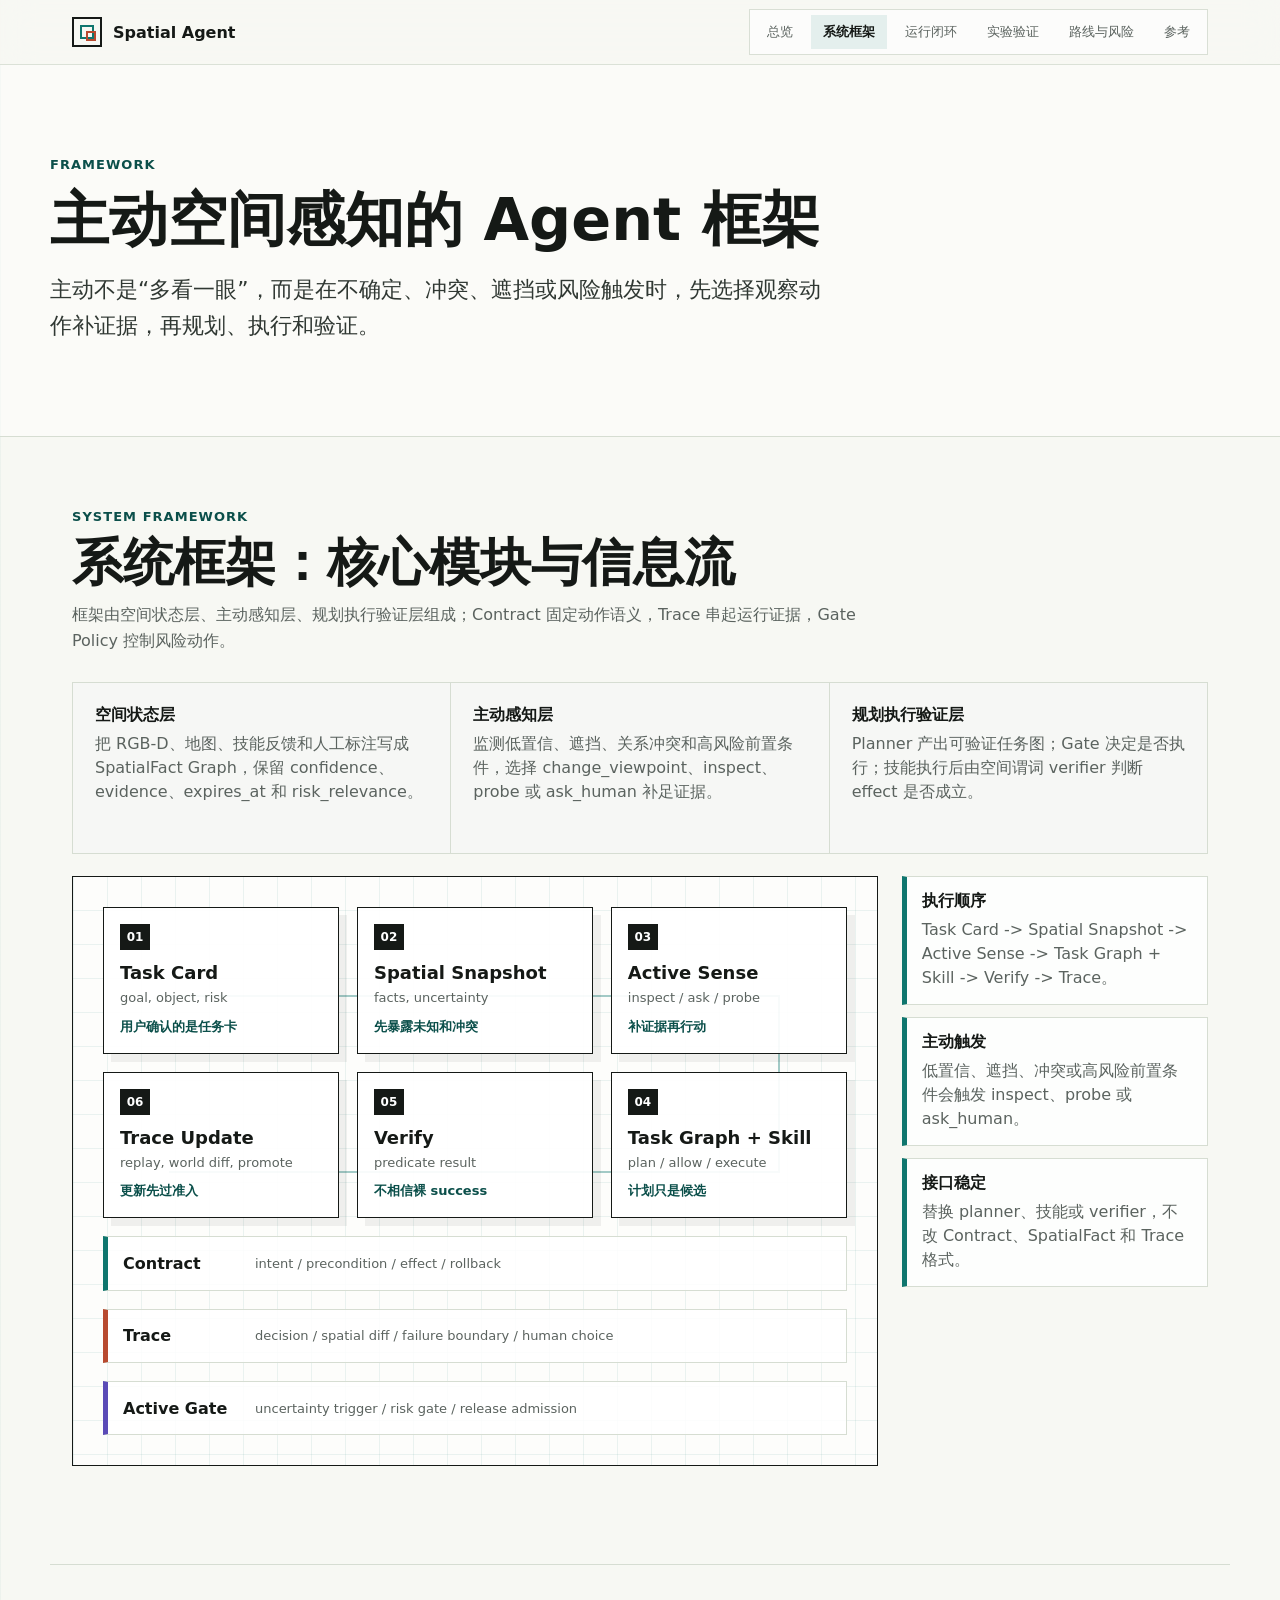
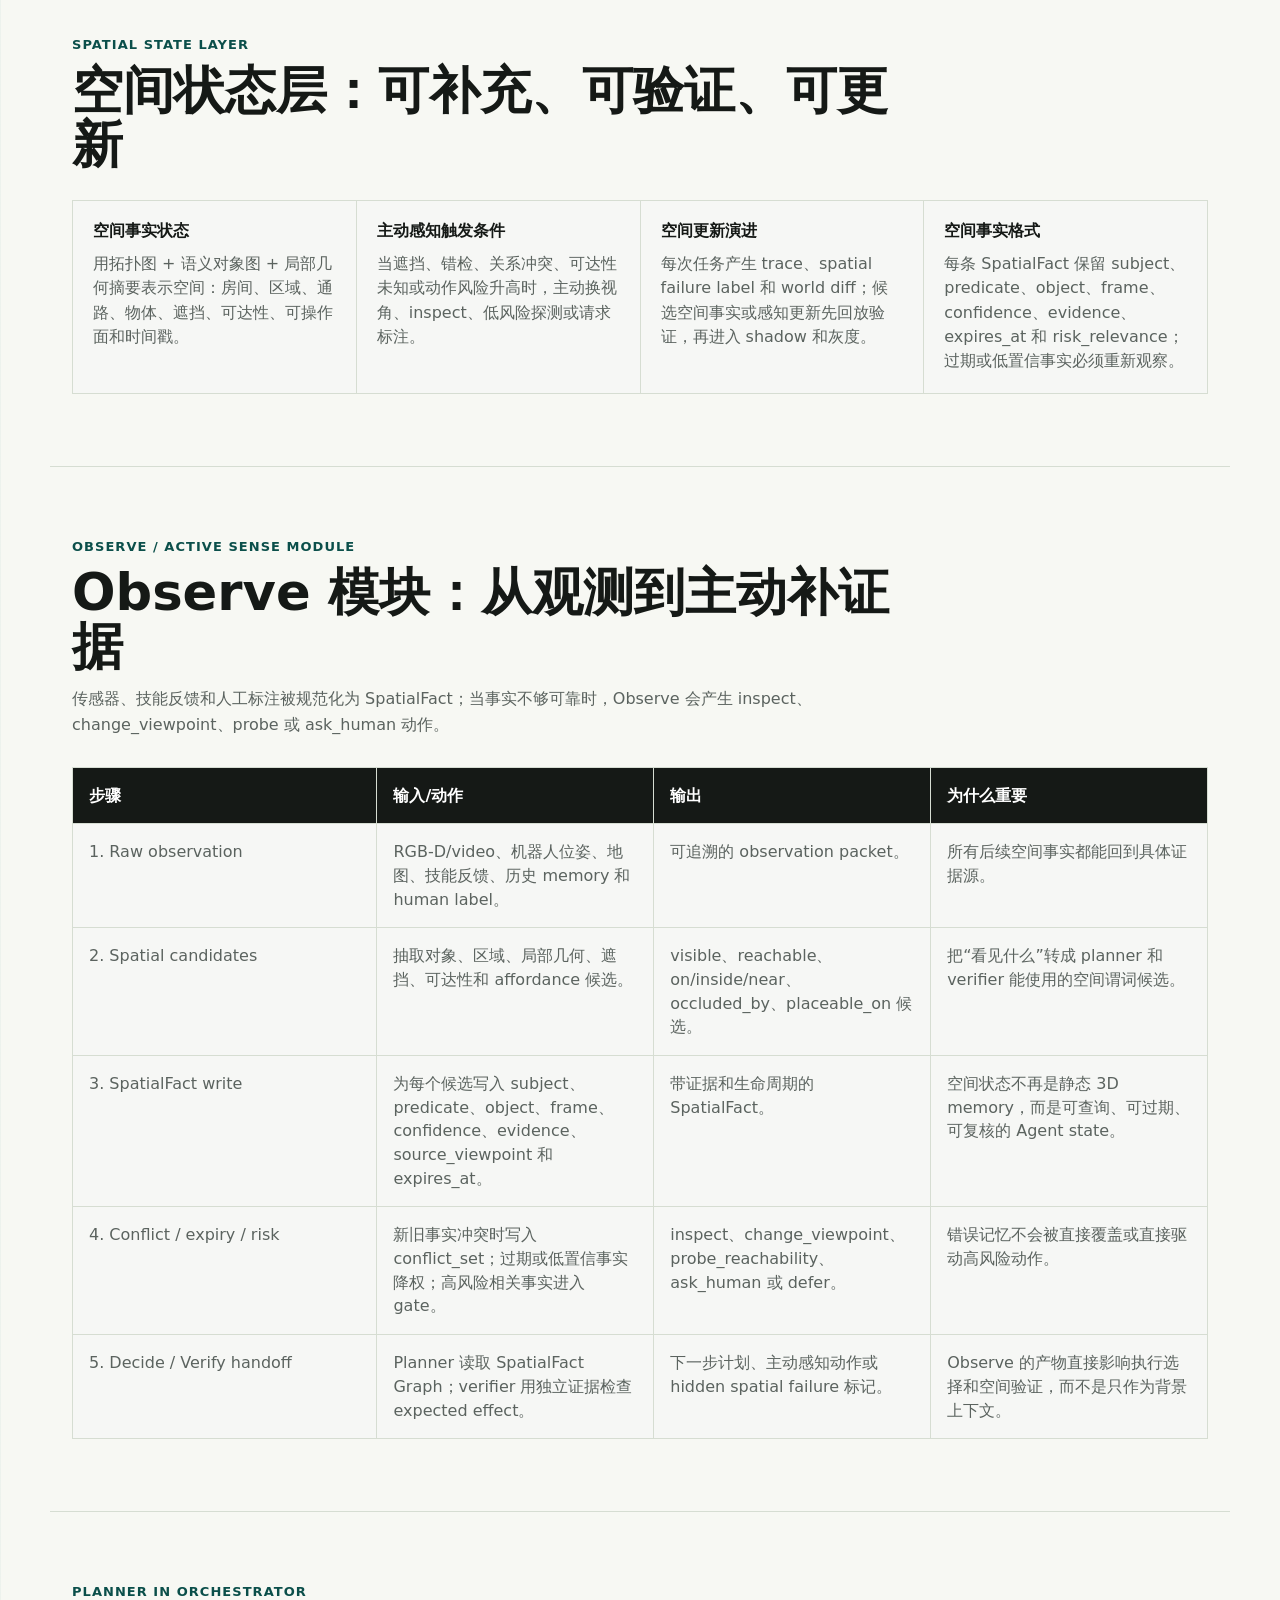
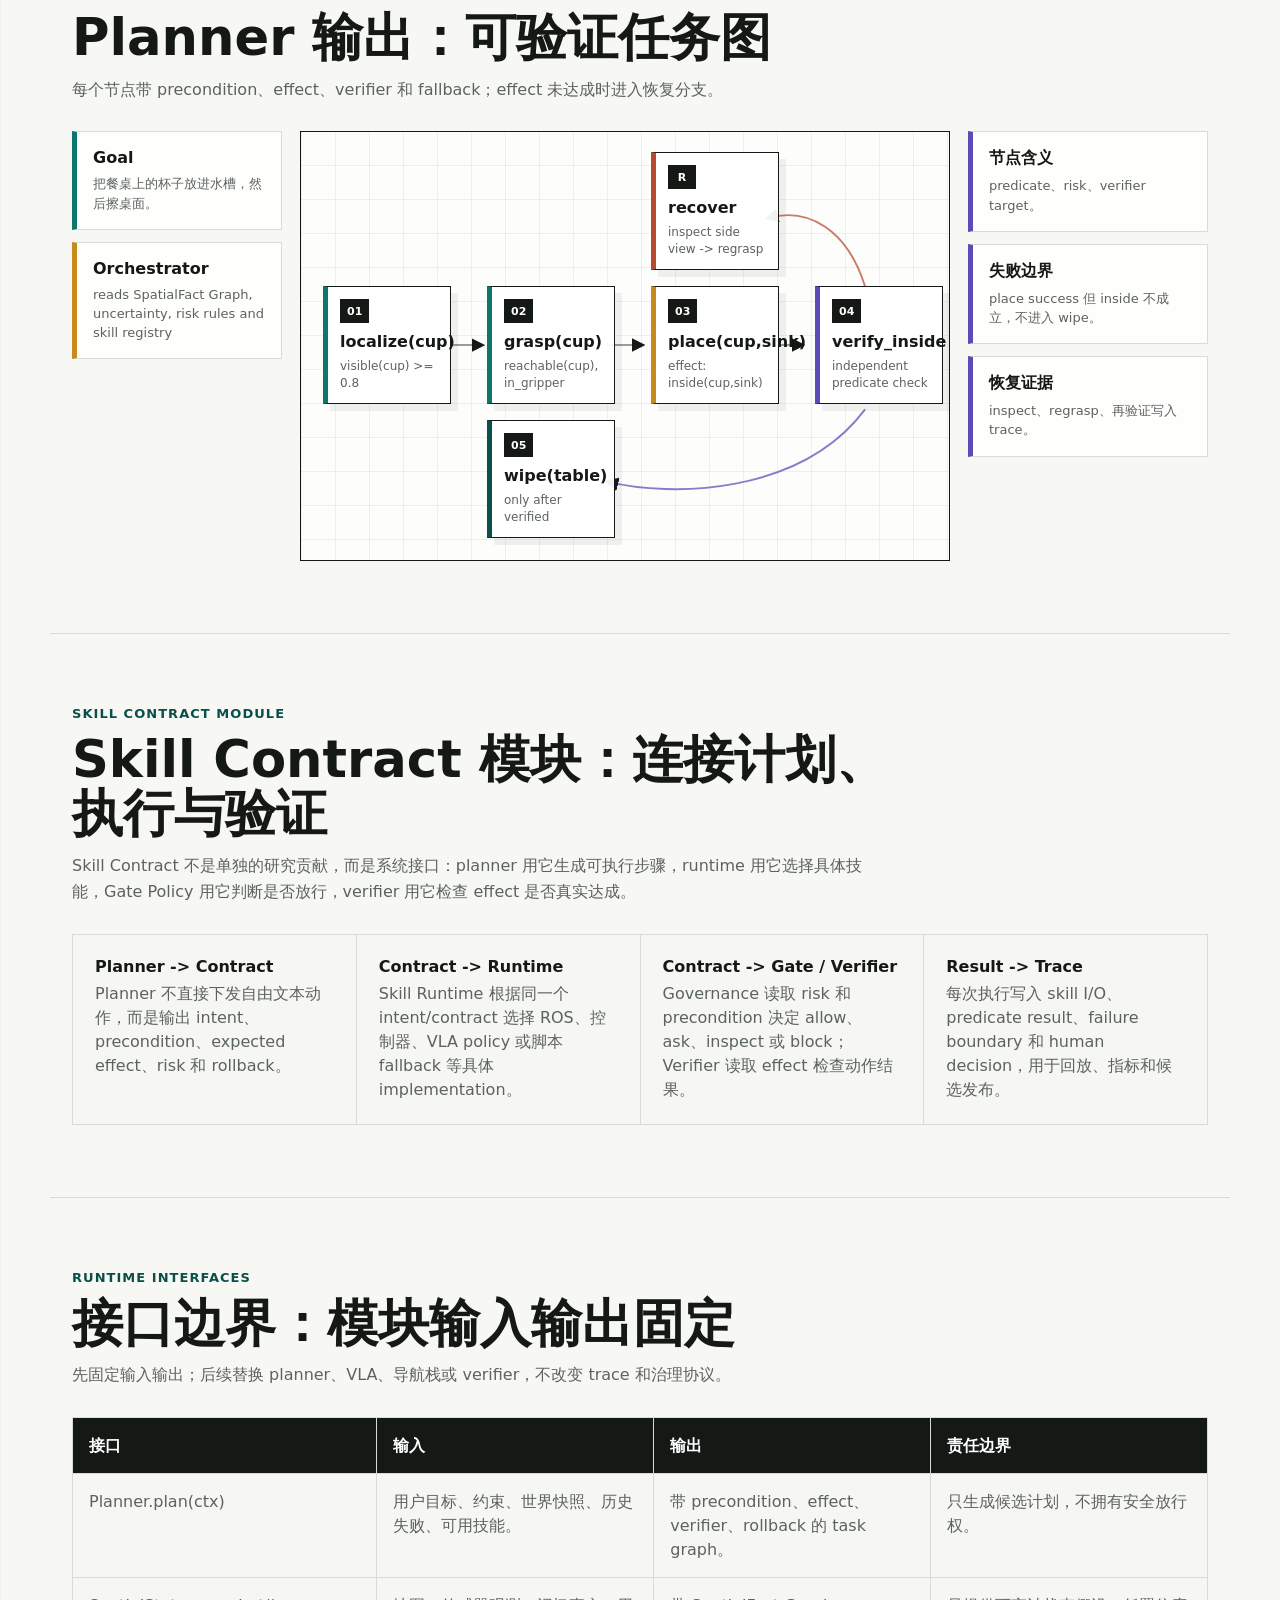
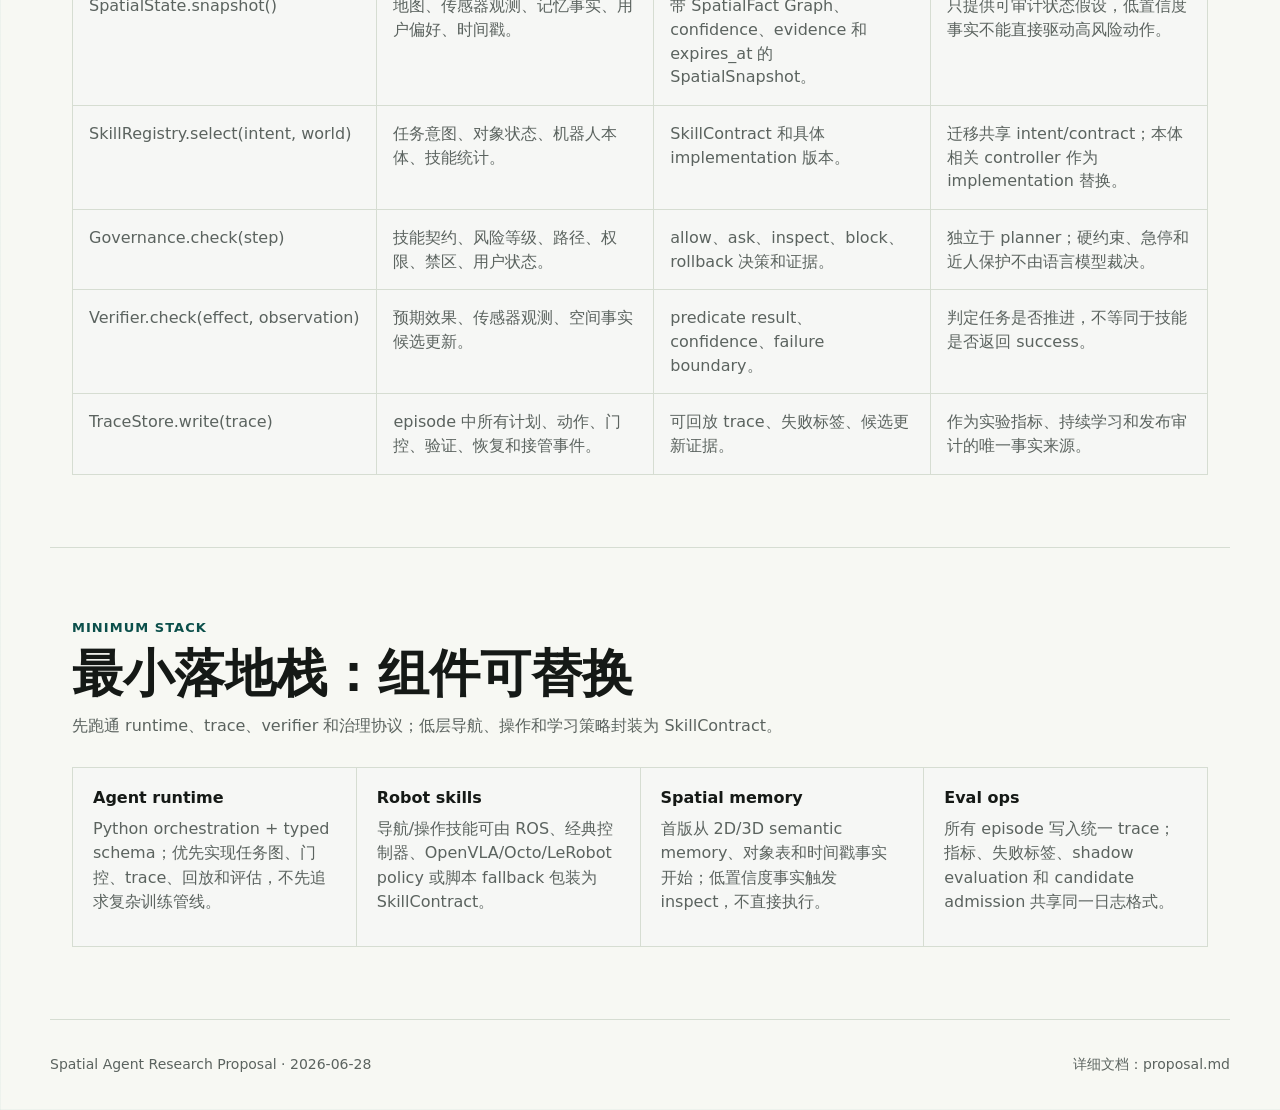
==== commit 8e89e7e4: "Tighten framework and experiment hero copy" ====
--- a/architecture.html
+++ b/architecture.html
@@ -33,7 +33,7 @@
       <div class="wrap">
         <span class="eyebrow">Framework</span>
         <h1>主动空间感知的 Agent 框架</h1>
-        <p>这一页只说明系统框架：主动不是“多看一眼”，而是在不确定、冲突、遮挡或风险触发时，先选择观察动作补证据，再规划、执行和验证。</p>
+        <p>主动不是“多看一眼”，而是在不确定、冲突、遮挡或风险触发时，先选择观察动作补证据，再规划、执行和验证。</p>
       </div>
     </section>
 
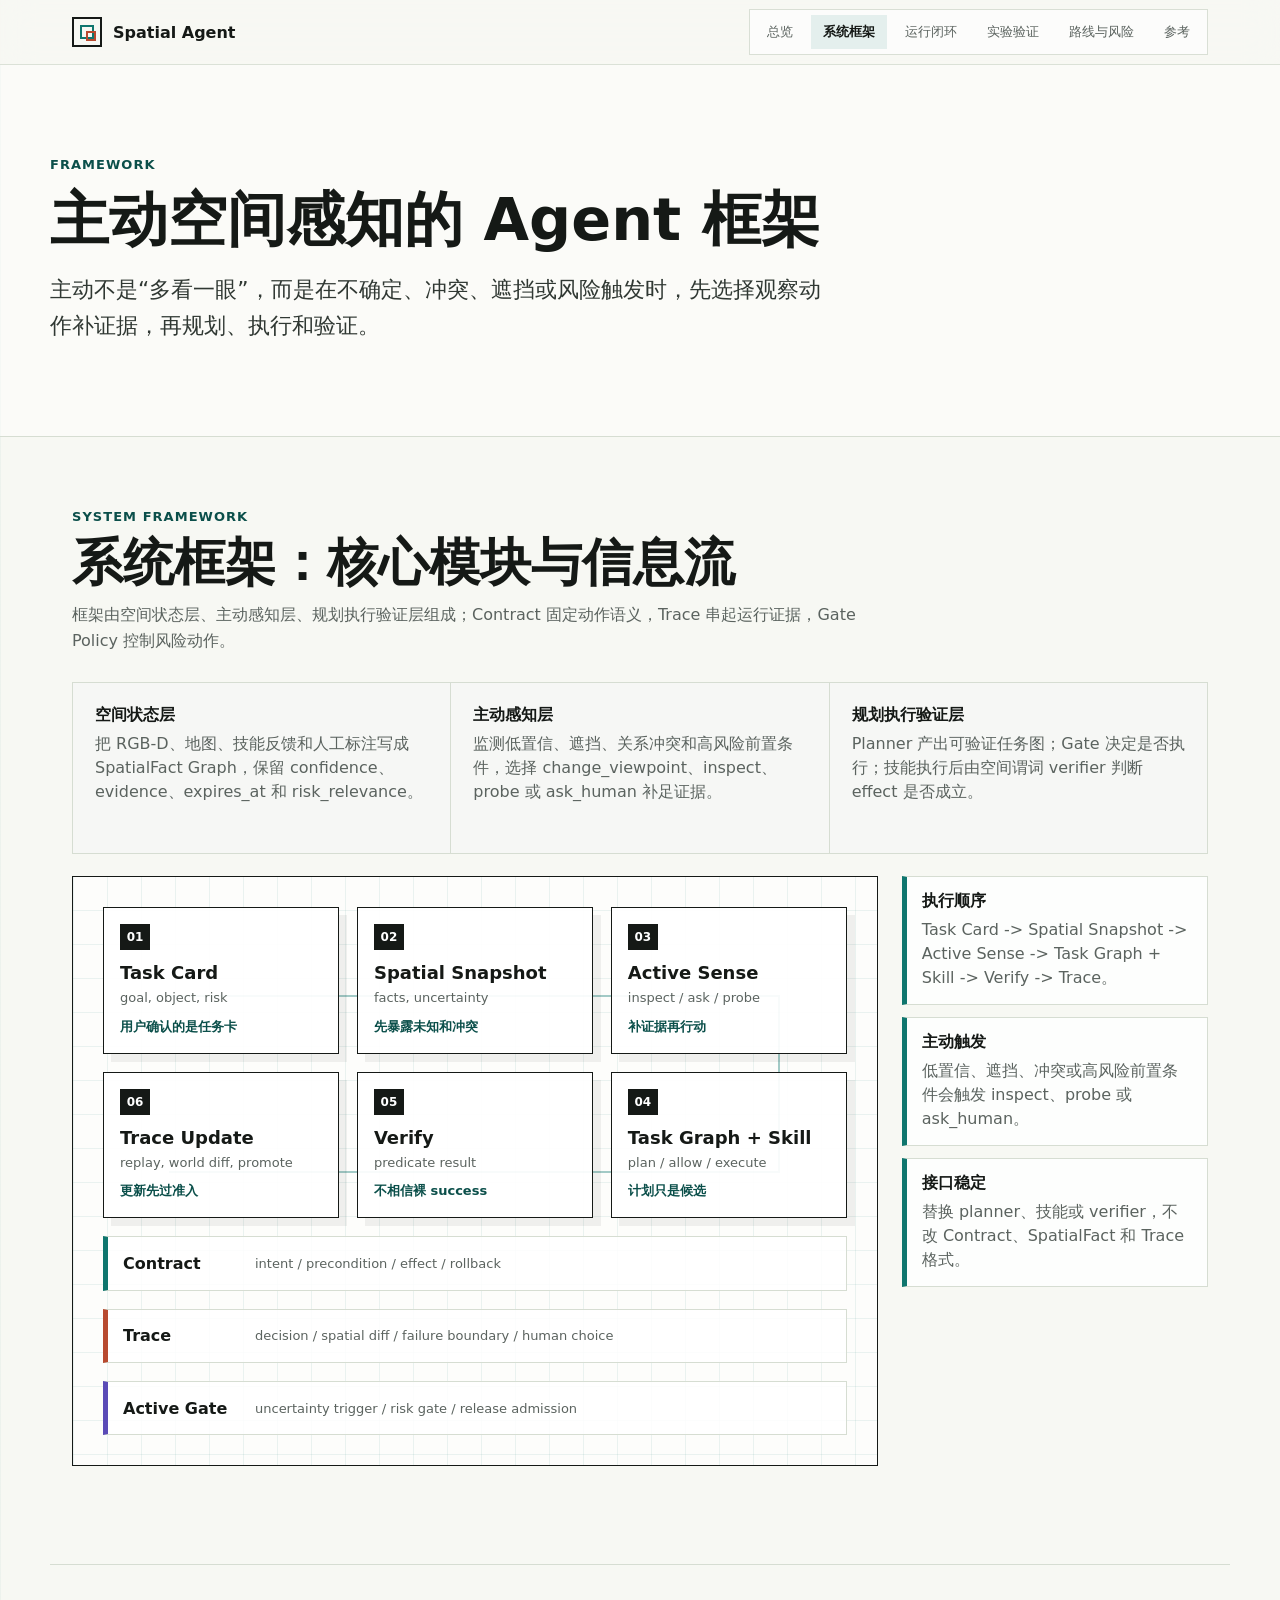
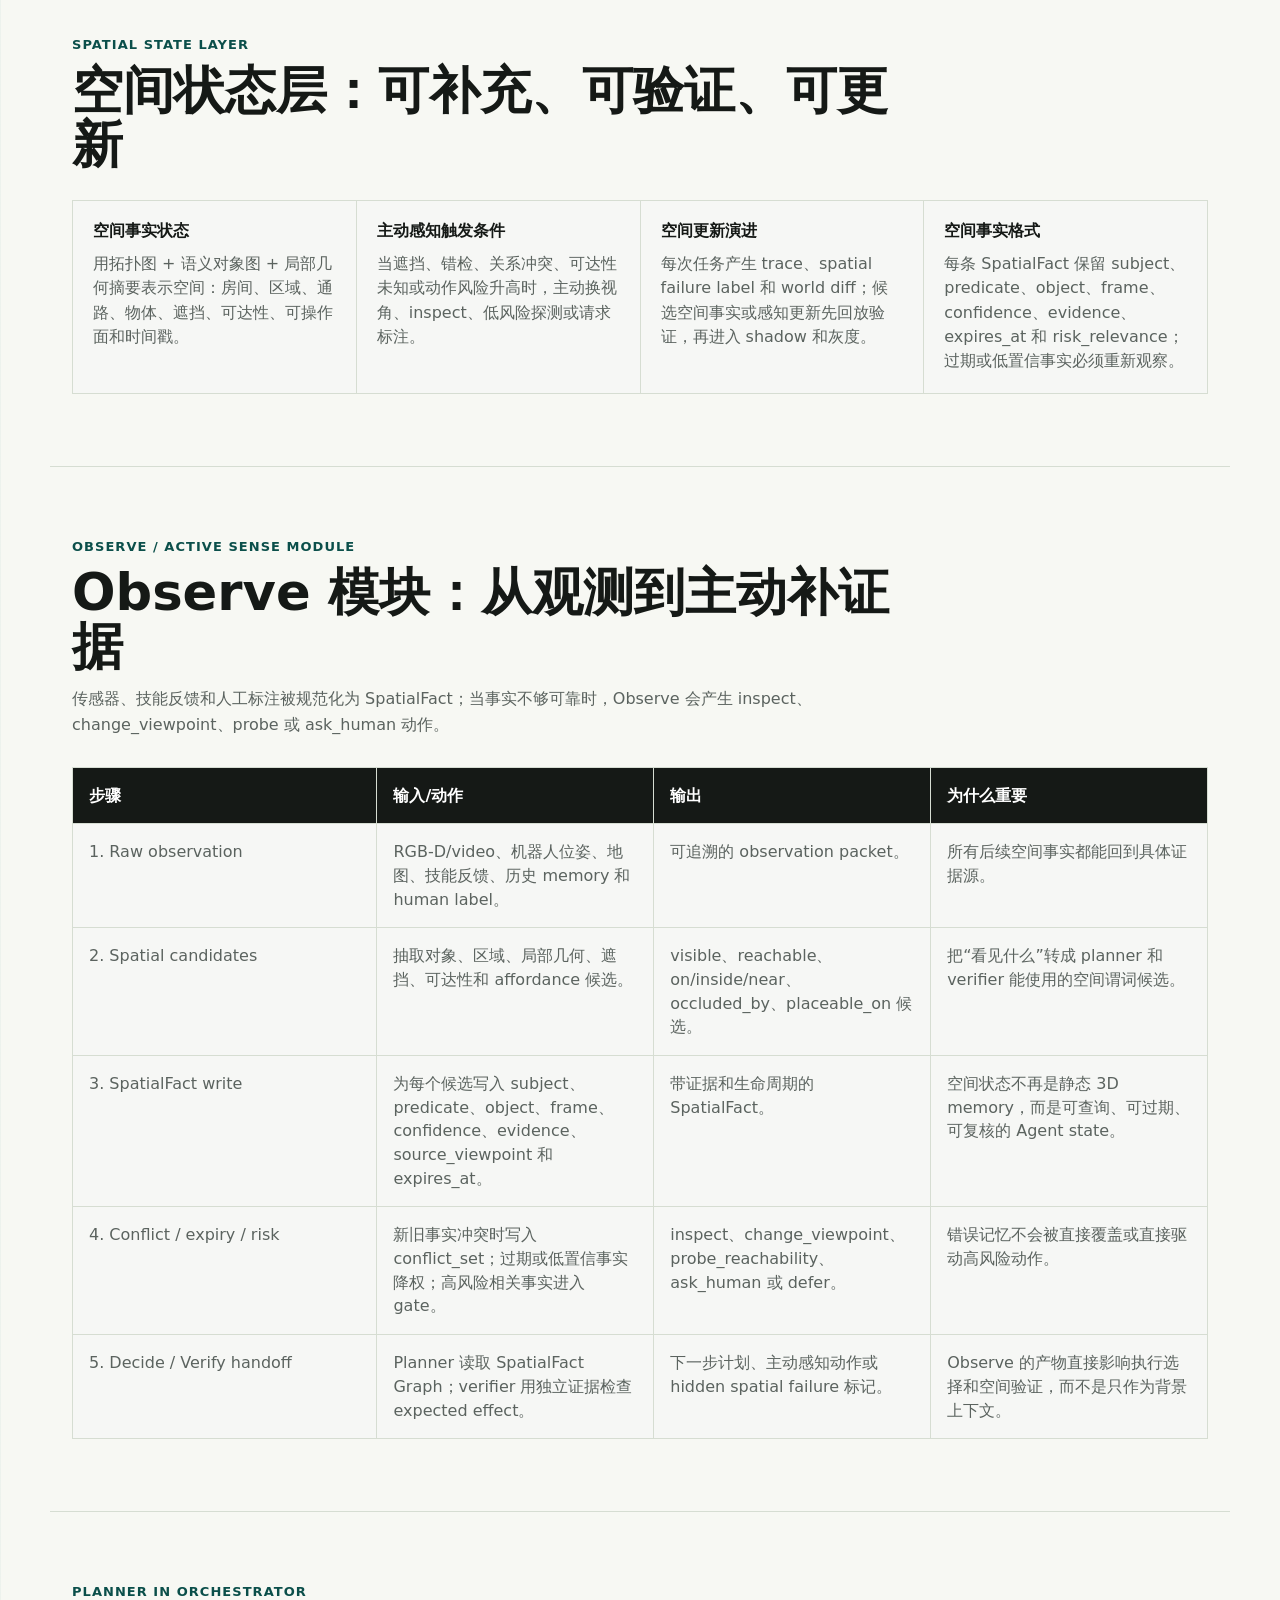
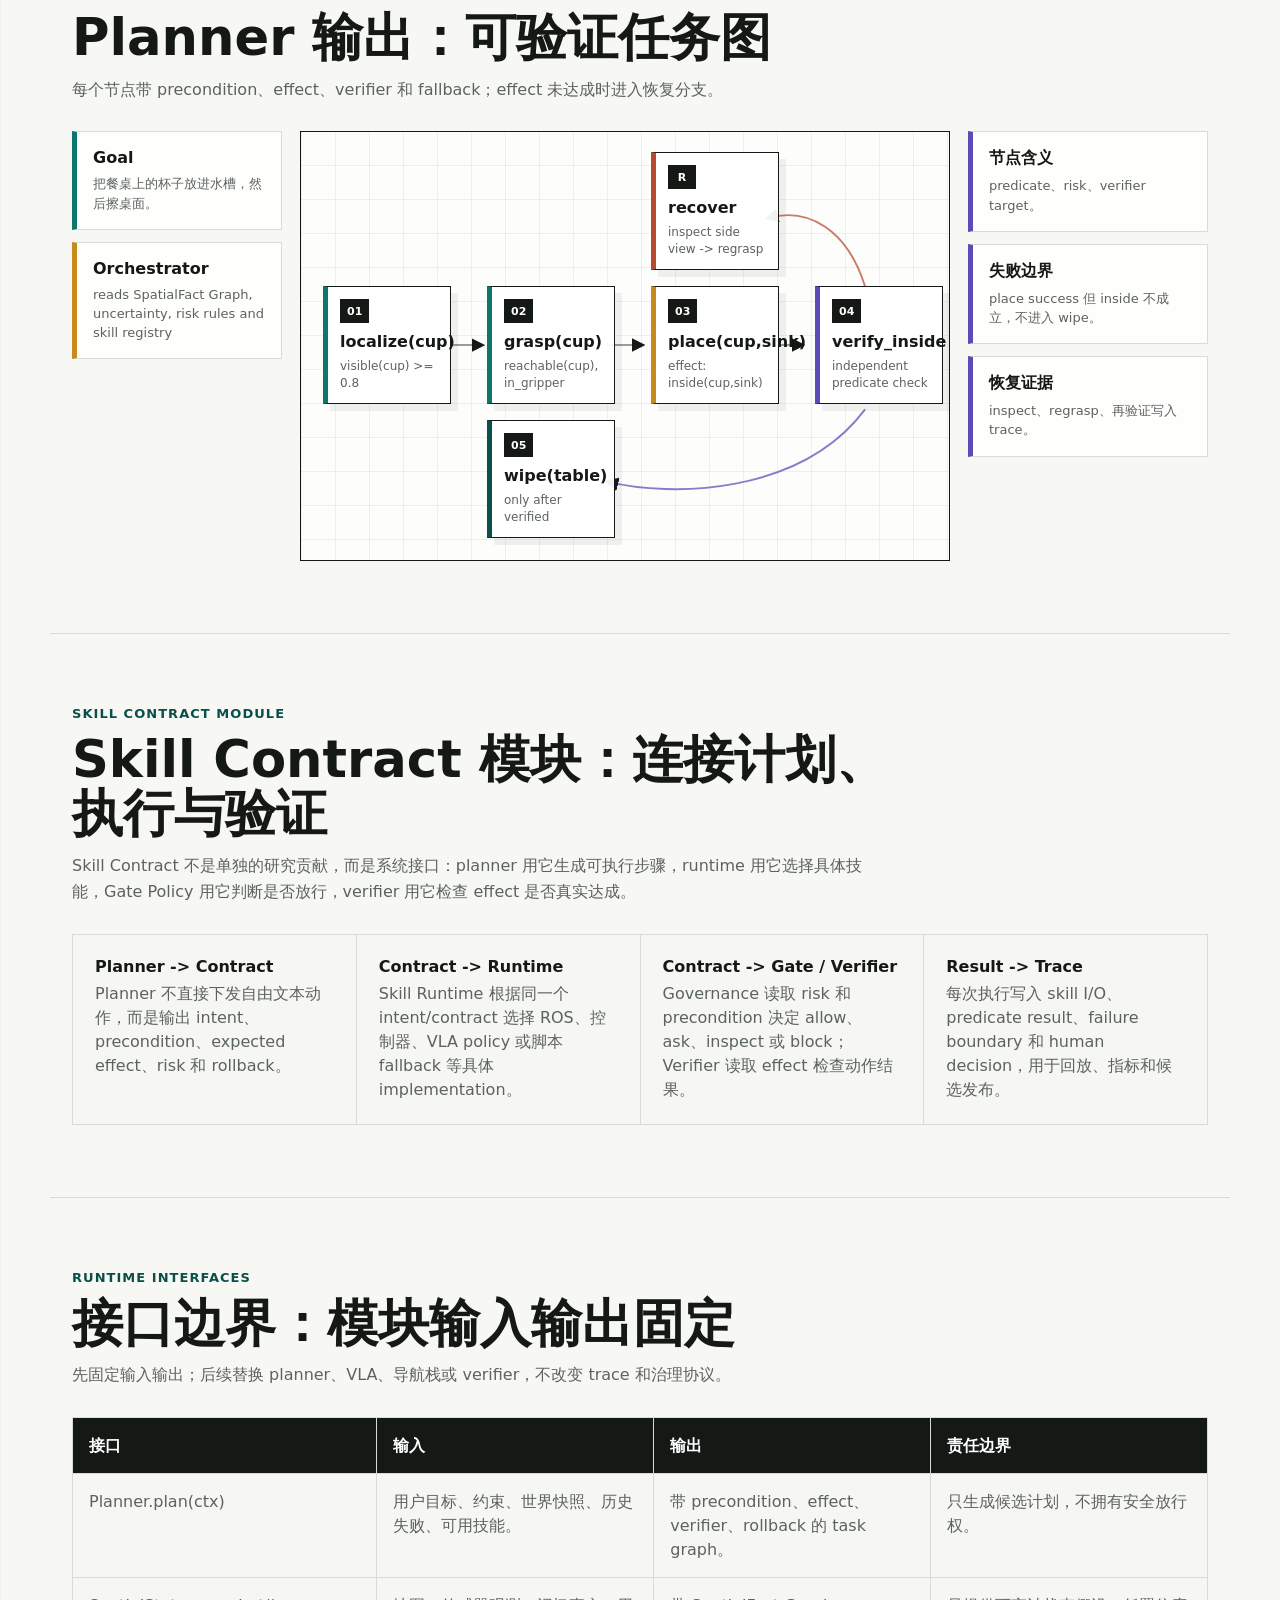
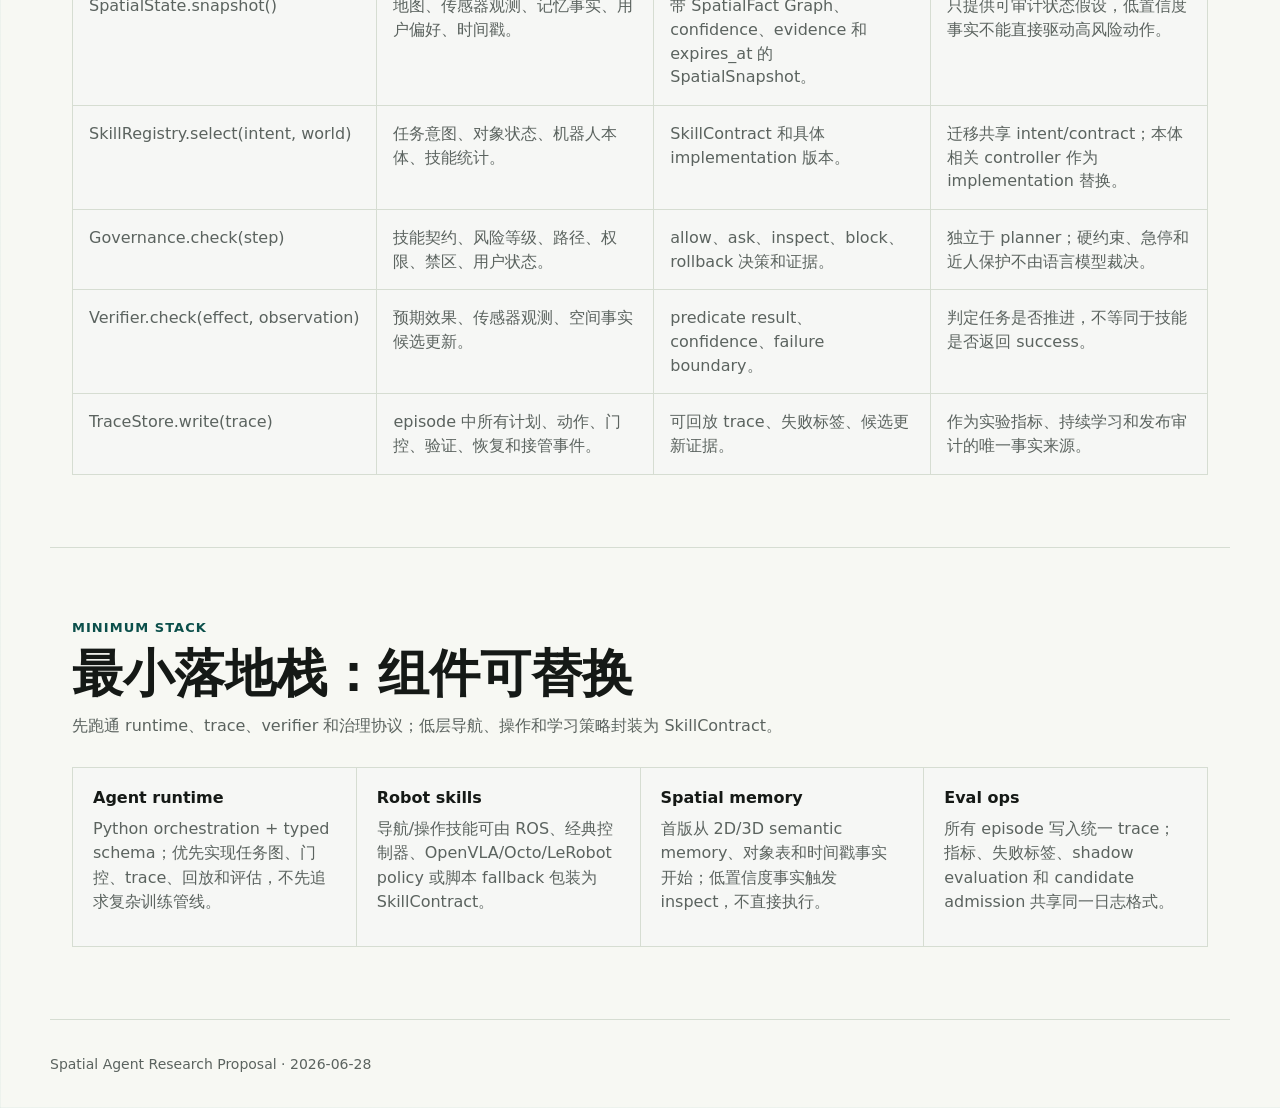
==== commit 0200f3ec: "Remove proposal footer link" ====
--- a/architecture.html
+++ b/architecture.html
@@ -274,7 +274,6 @@
   <footer>
     <div class="wrap">
       <span>Spatial Agent Research Proposal · 2026-06-28</span>
-      <span>详细文档：proposal.md</span>
     </div>
   </footer>
 
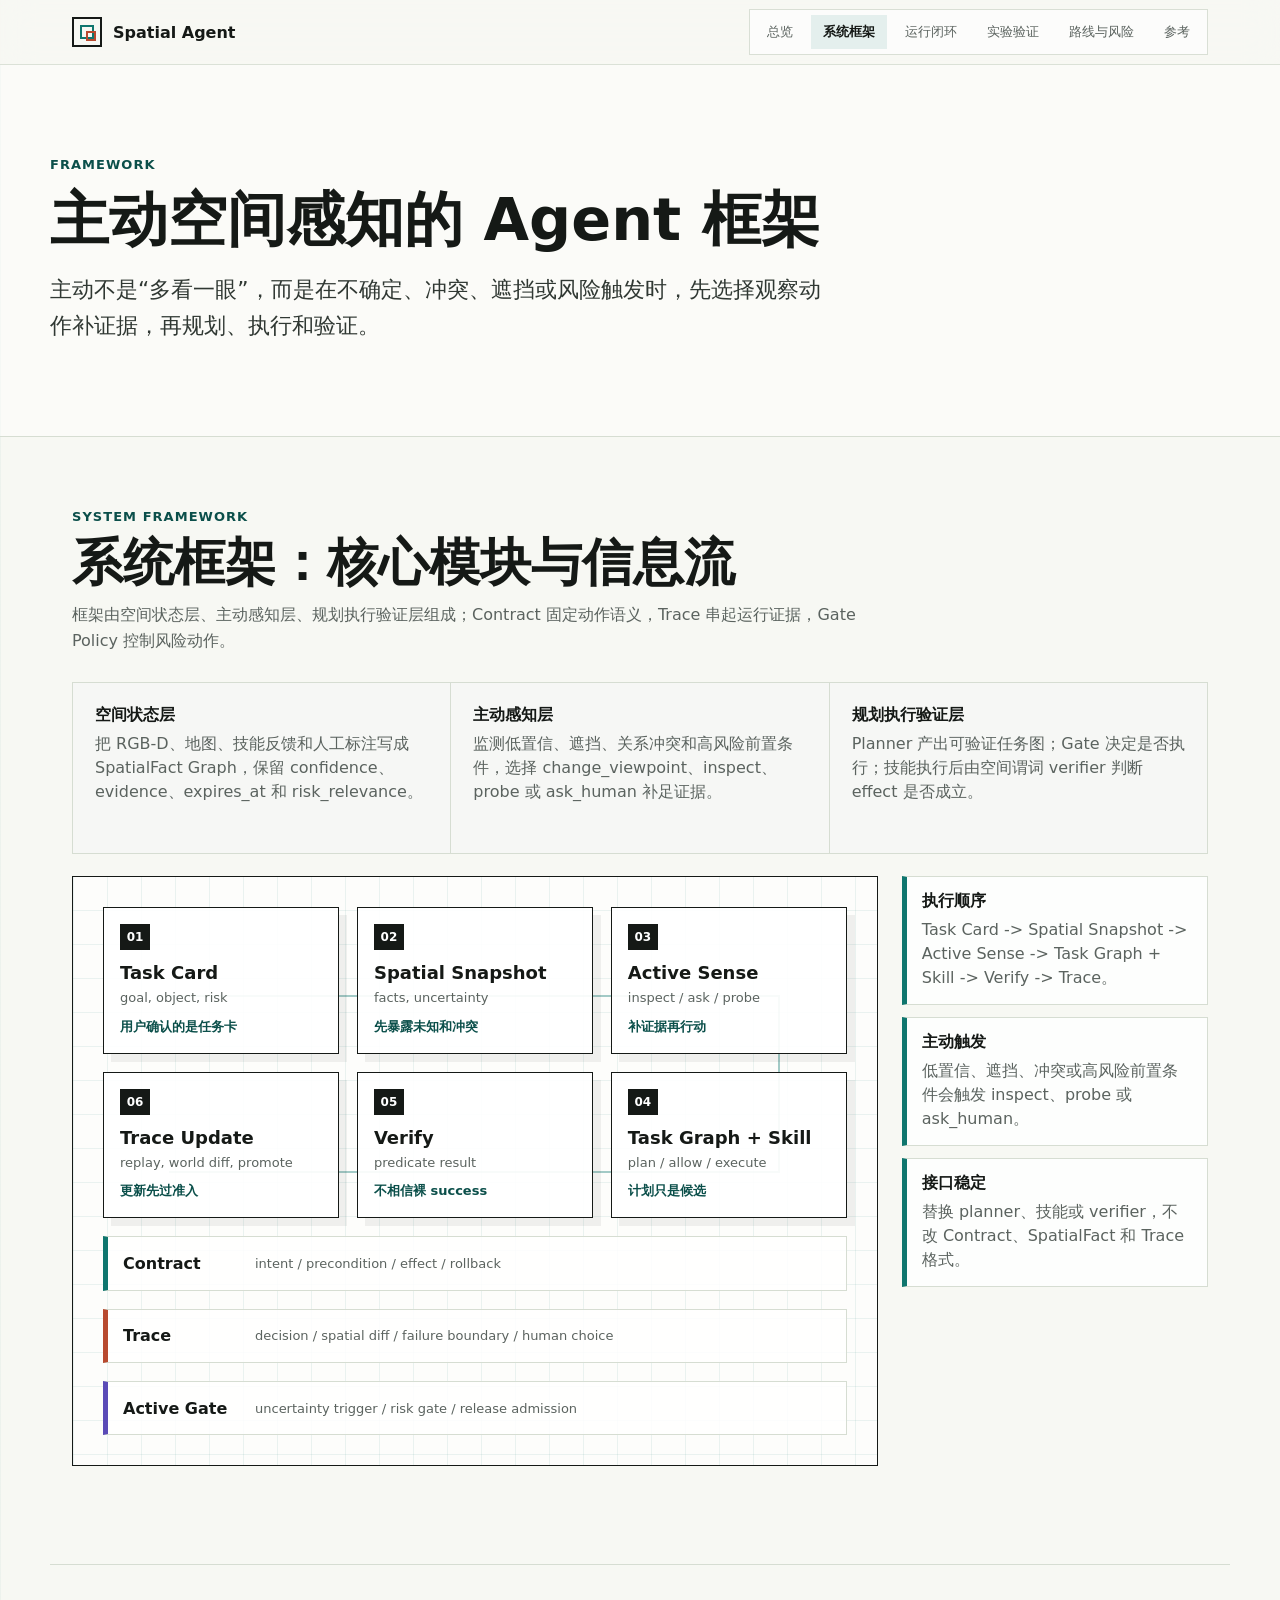
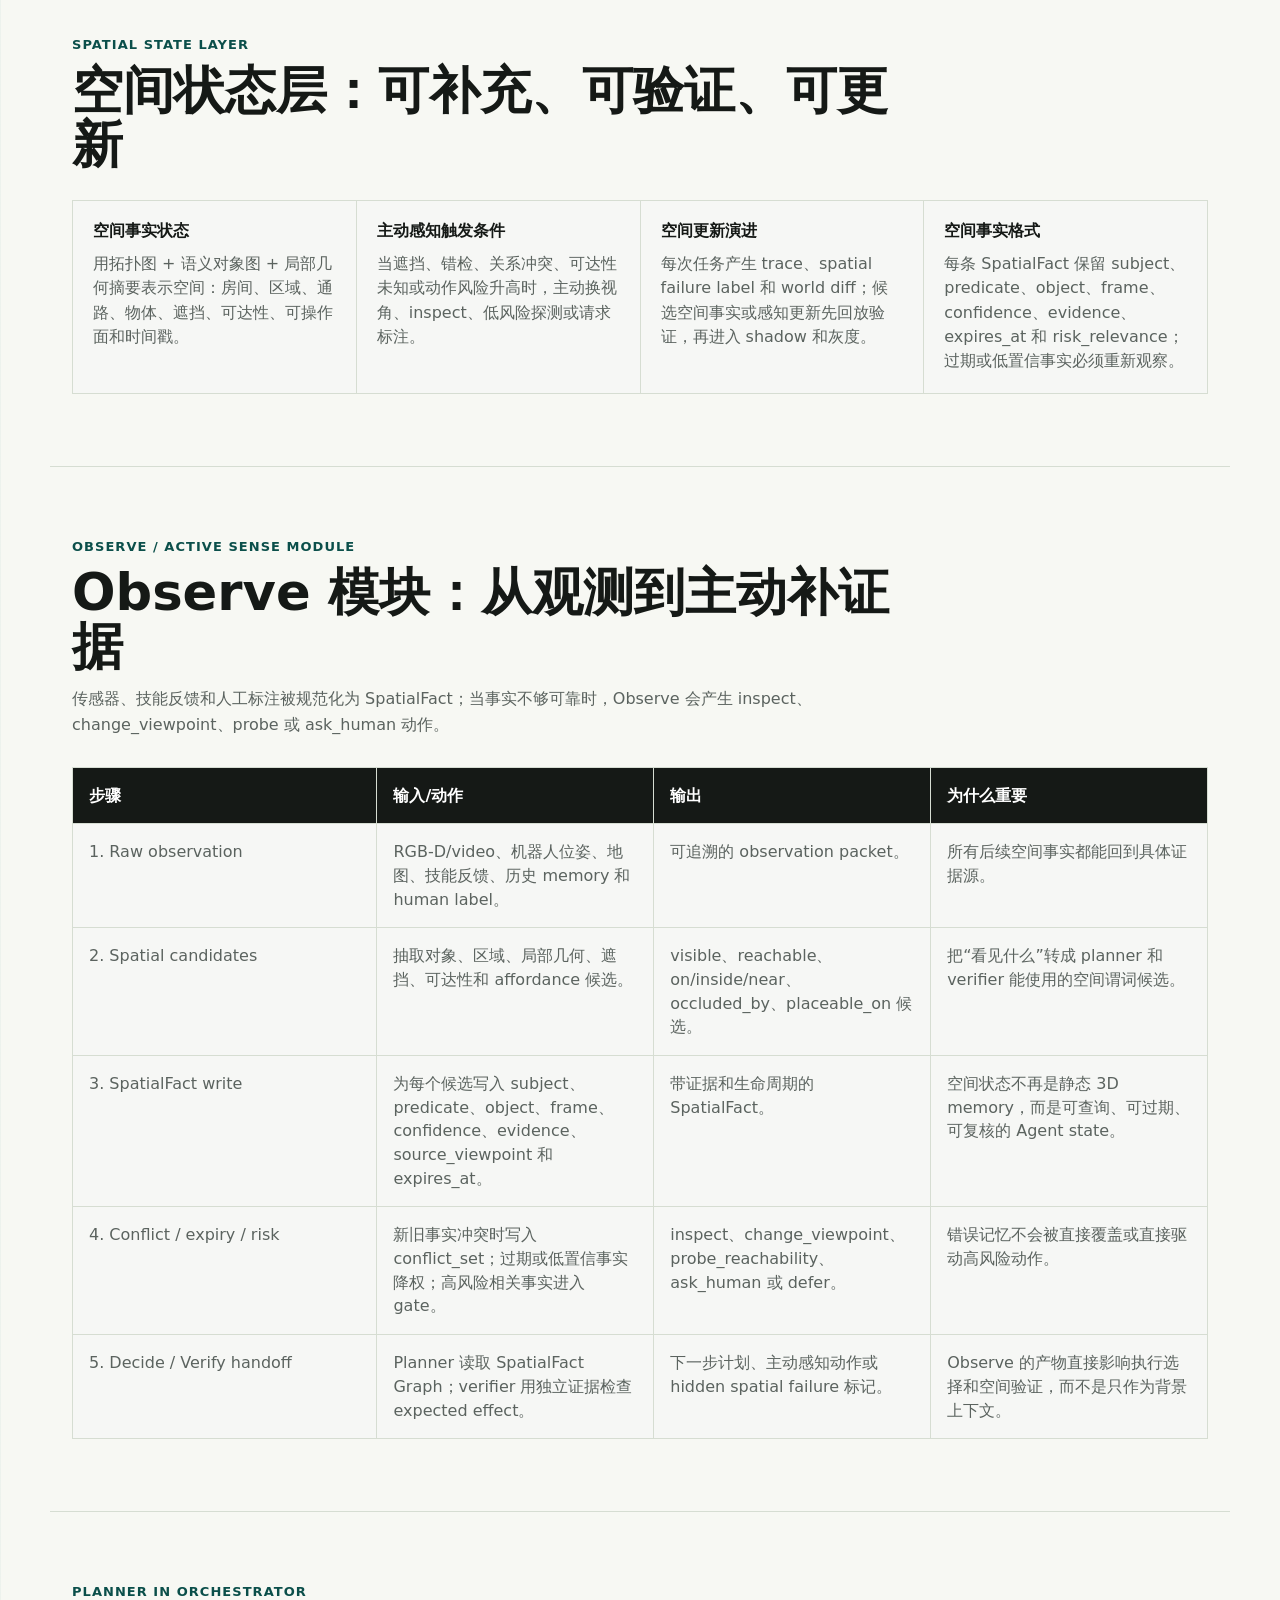
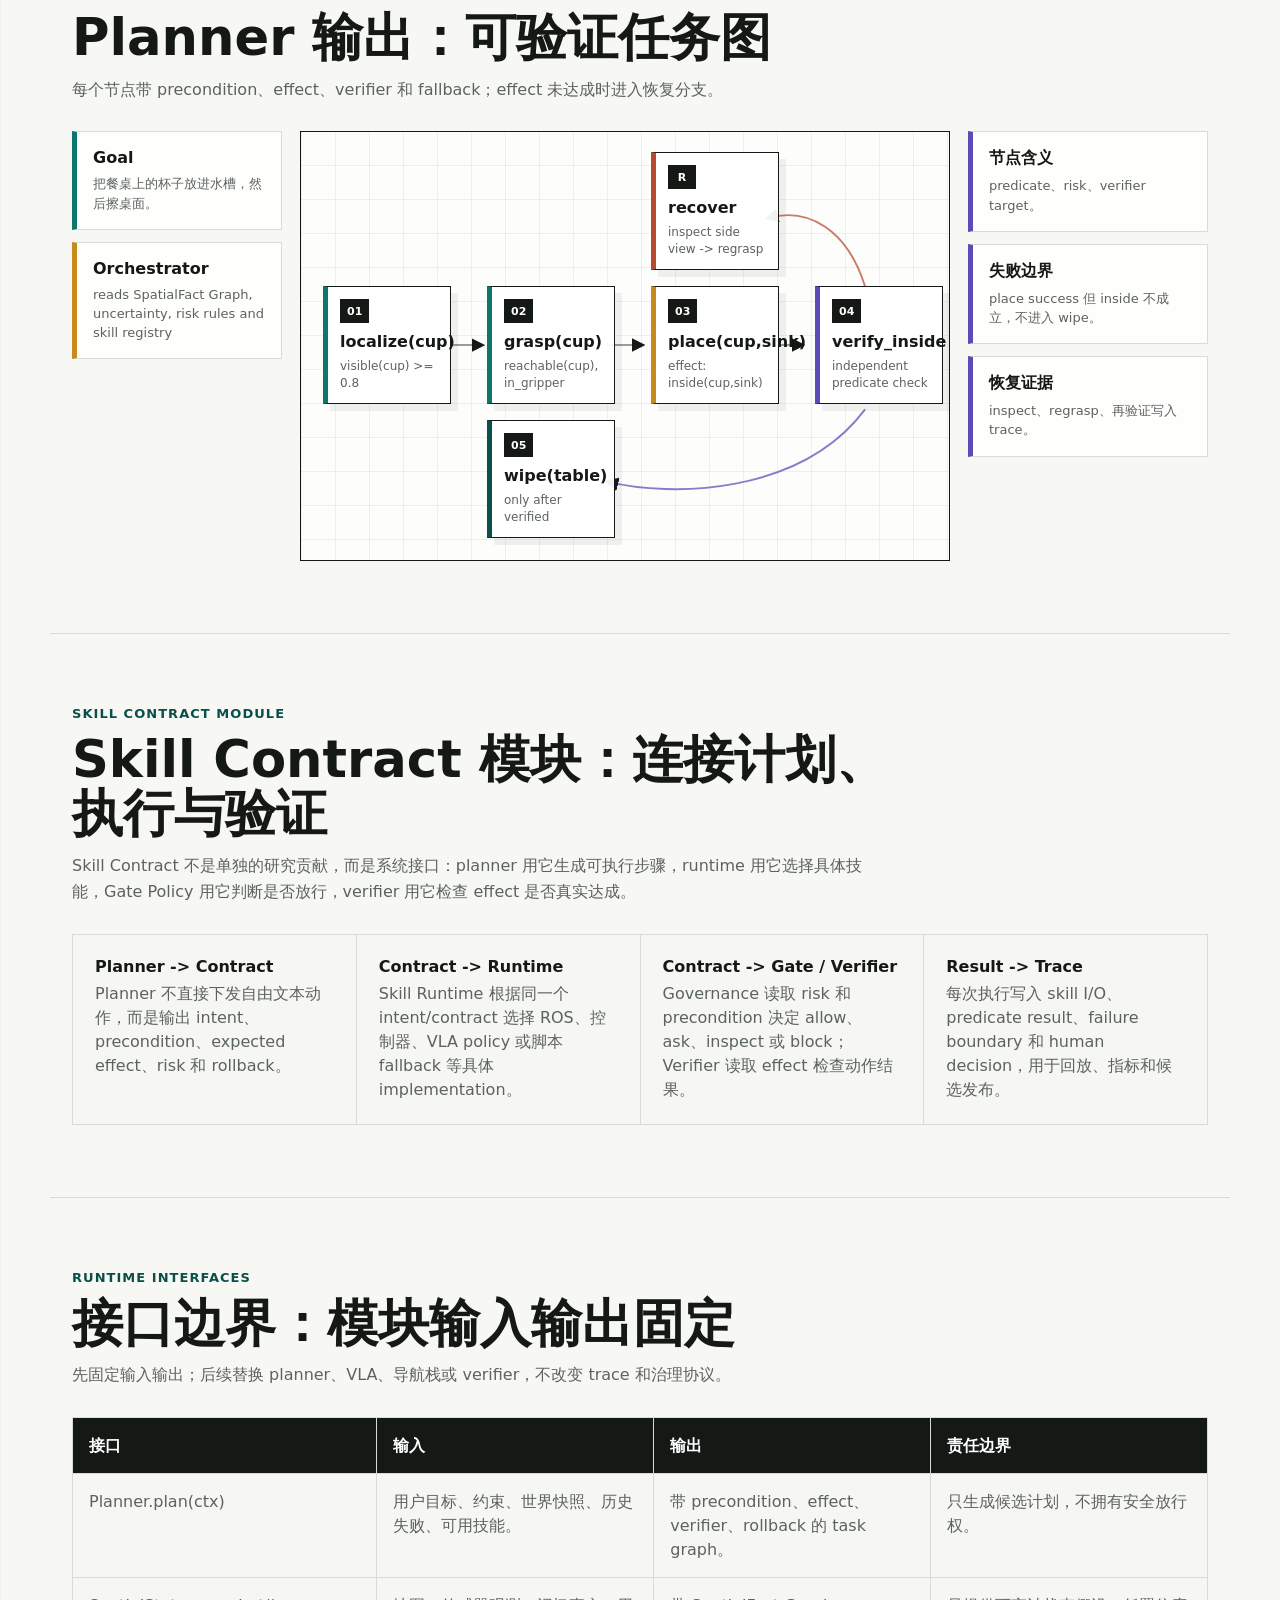
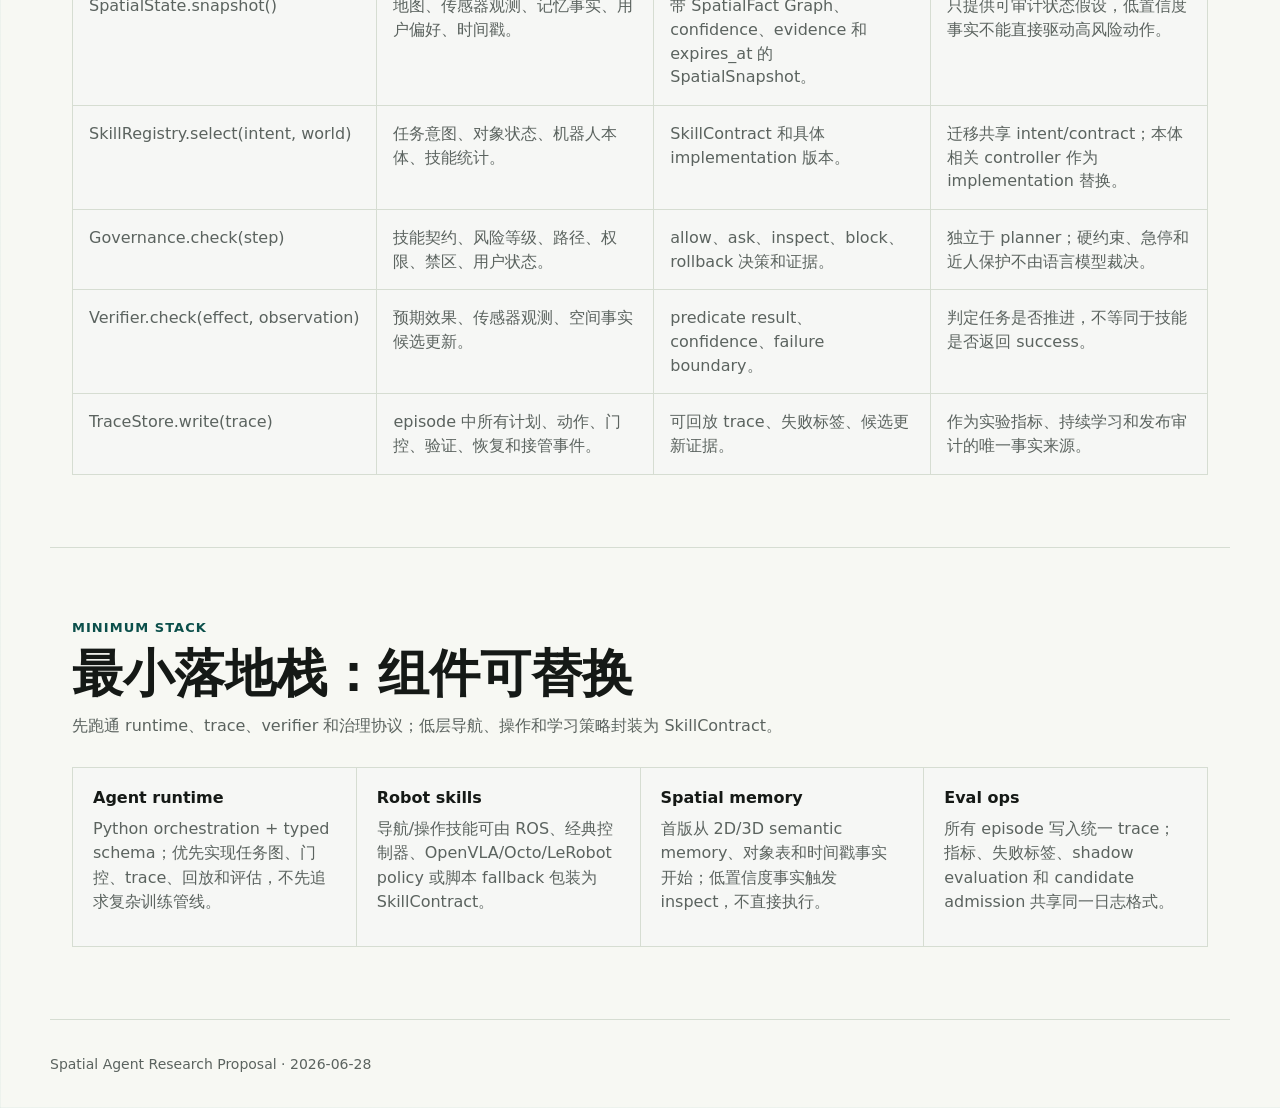
==== commit 557c1a61: "Bust mobile layout CSS cache" ====
--- a/architecture.html
+++ b/architecture.html
@@ -6,8 +6,8 @@
   <title>Spatial Agent | 系统框架</title>
   <meta name="description" content="Spatial Agent：主动空间感知机器人 Agent 框架 proposal" />
   <link rel="icon" href="assets/favicon.svg" type="image/svg+xml" />
-  <link rel="stylesheet" href="assets/styles.css" />
-  <link rel="stylesheet" href="assets/clarity.css" />
+  <link rel="stylesheet" href="assets/styles.css?v=20260705-mobile-scroll" />
+  <link rel="stylesheet" href="assets/clarity.css?v=20260705-mobile-scroll" />
 </head>
 <body>
   <header class="topbar">
--- a/assets/styles.css
+++ b/assets/styles.css
@@ -1339,7 +1339,7 @@
       flex-wrap: wrap;
     }
 
-    @media (max-width: 980px) {
+    @media (max-width: 0px) {
       nav {
         display: none;
       }
@@ -1389,7 +1389,7 @@
       }
     }
 
-    @media (max-width: 640px) {
+    @media (max-width: 0px) {
       .hero {
         padding-top: 30px;
         width: 100%;
--- a/assets/clarity.css
+++ b/assets/clarity.css
@@ -1472,7 +1472,7 @@
   }
 }
 
-@media (max-width: 980px) {
+@media (max-width: 0px) {
   .hero-grid,
   .problem-solution,
   .example-panel,
@@ -1622,7 +1622,7 @@
   }
 }
 
-@media (max-width: 640px) {
+@media (max-width: 0px) {
   .clarity-hero,
   .page-hero,
   .section-compact {
@@ -2984,7 +2984,7 @@
   100% { transform: scale(1.8); opacity: 0; }
 }
 
-@media (max-width: 980px) {
+@media (max-width: 0px) {
   .cinema-stage {
     min-height: auto;
     display: grid;
@@ -3122,3 +3122,22 @@
     grid-row: auto;
   }
 }
+
+html,
+body {
+  min-width: 1200px;
+}
+
+body {
+  overflow-x: auto;
+}
+
+html {
+  overflow-x: auto;
+}
+
+.topbar,
+.clarity-main,
+footer {
+  min-width: 1200px;
+}
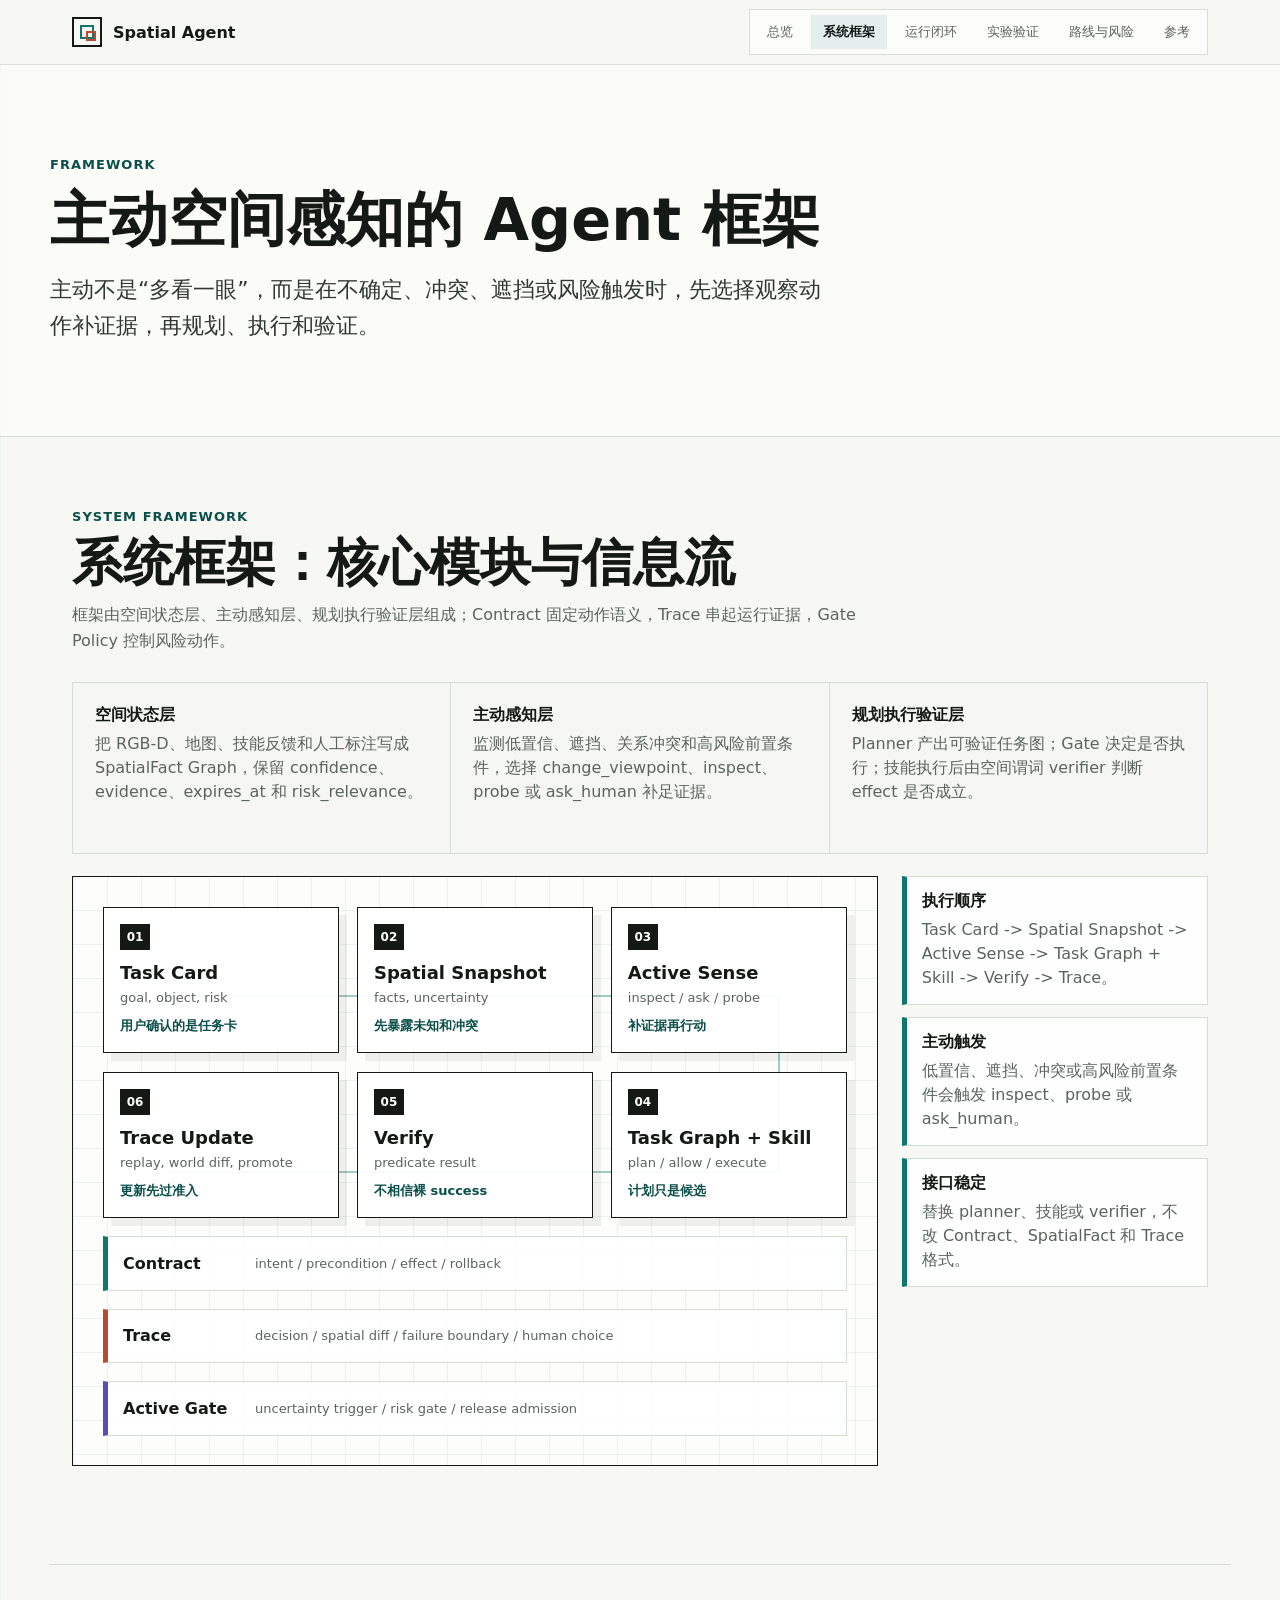
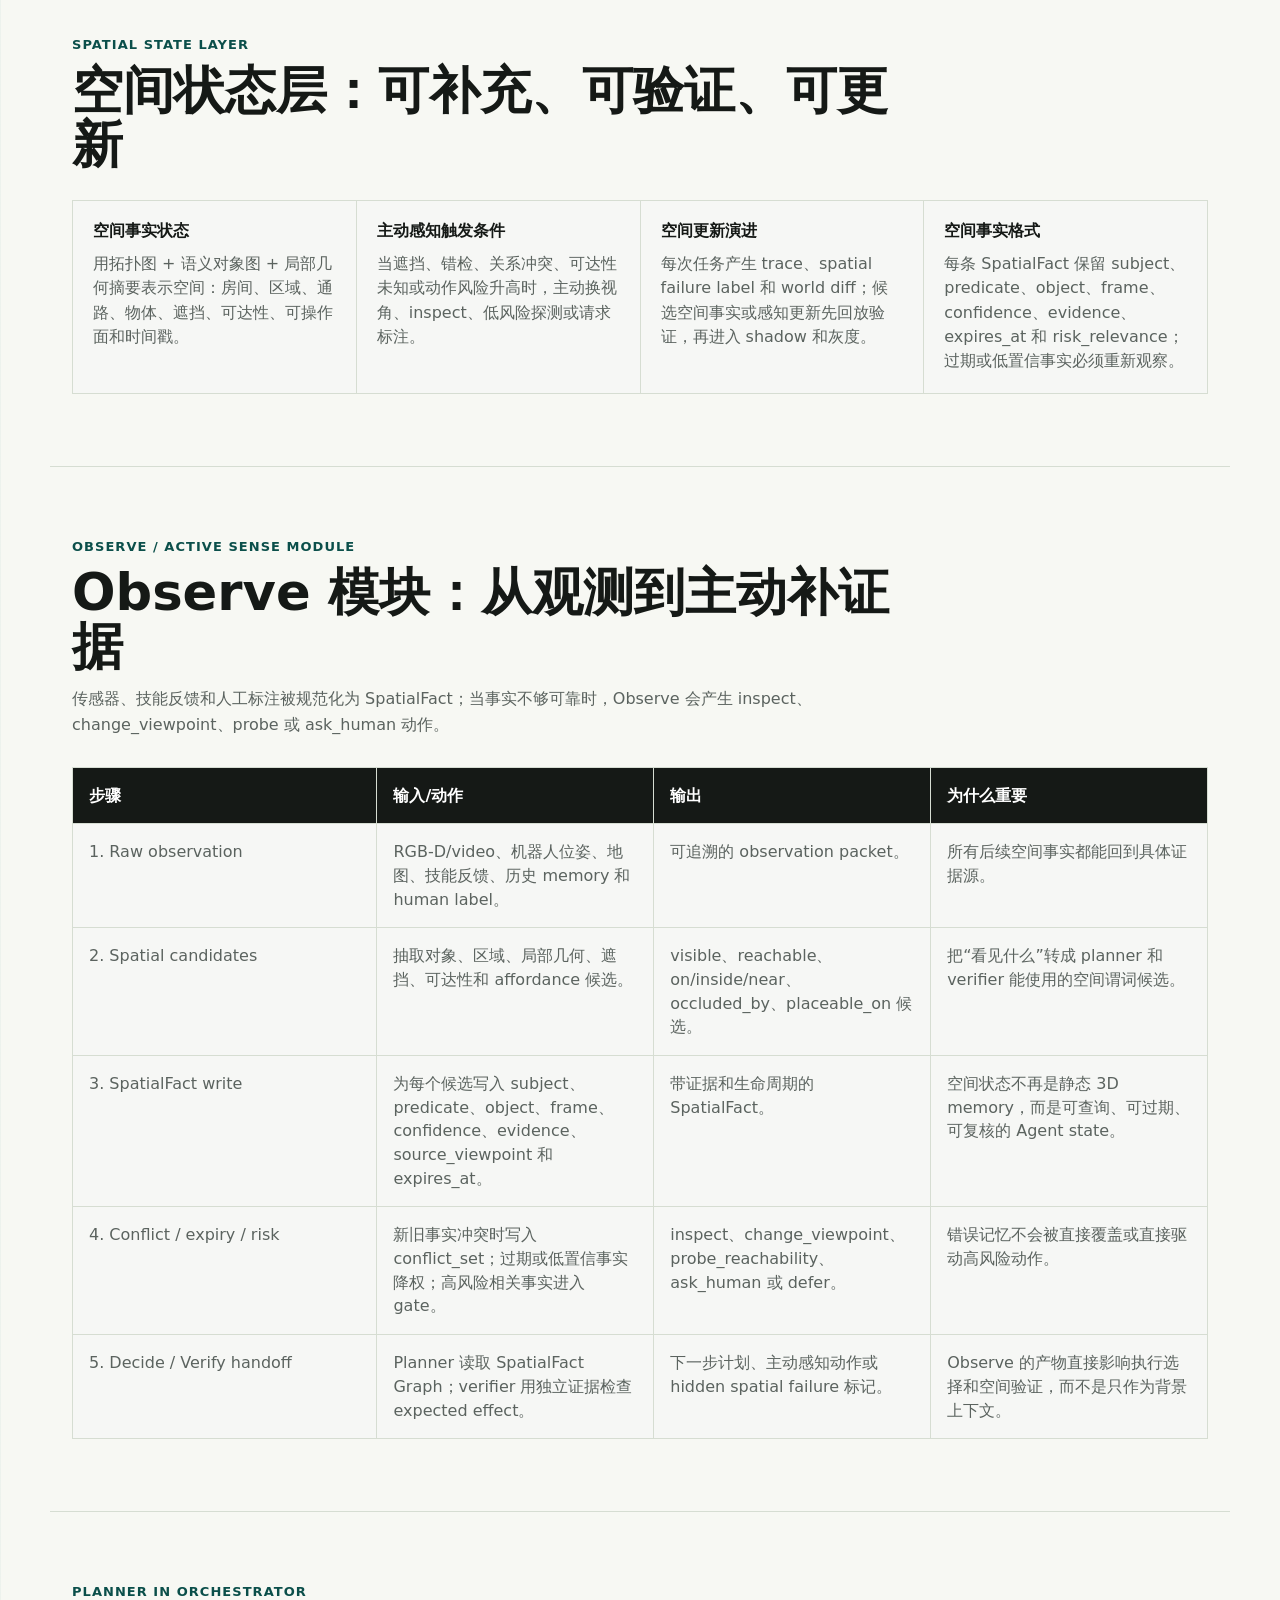
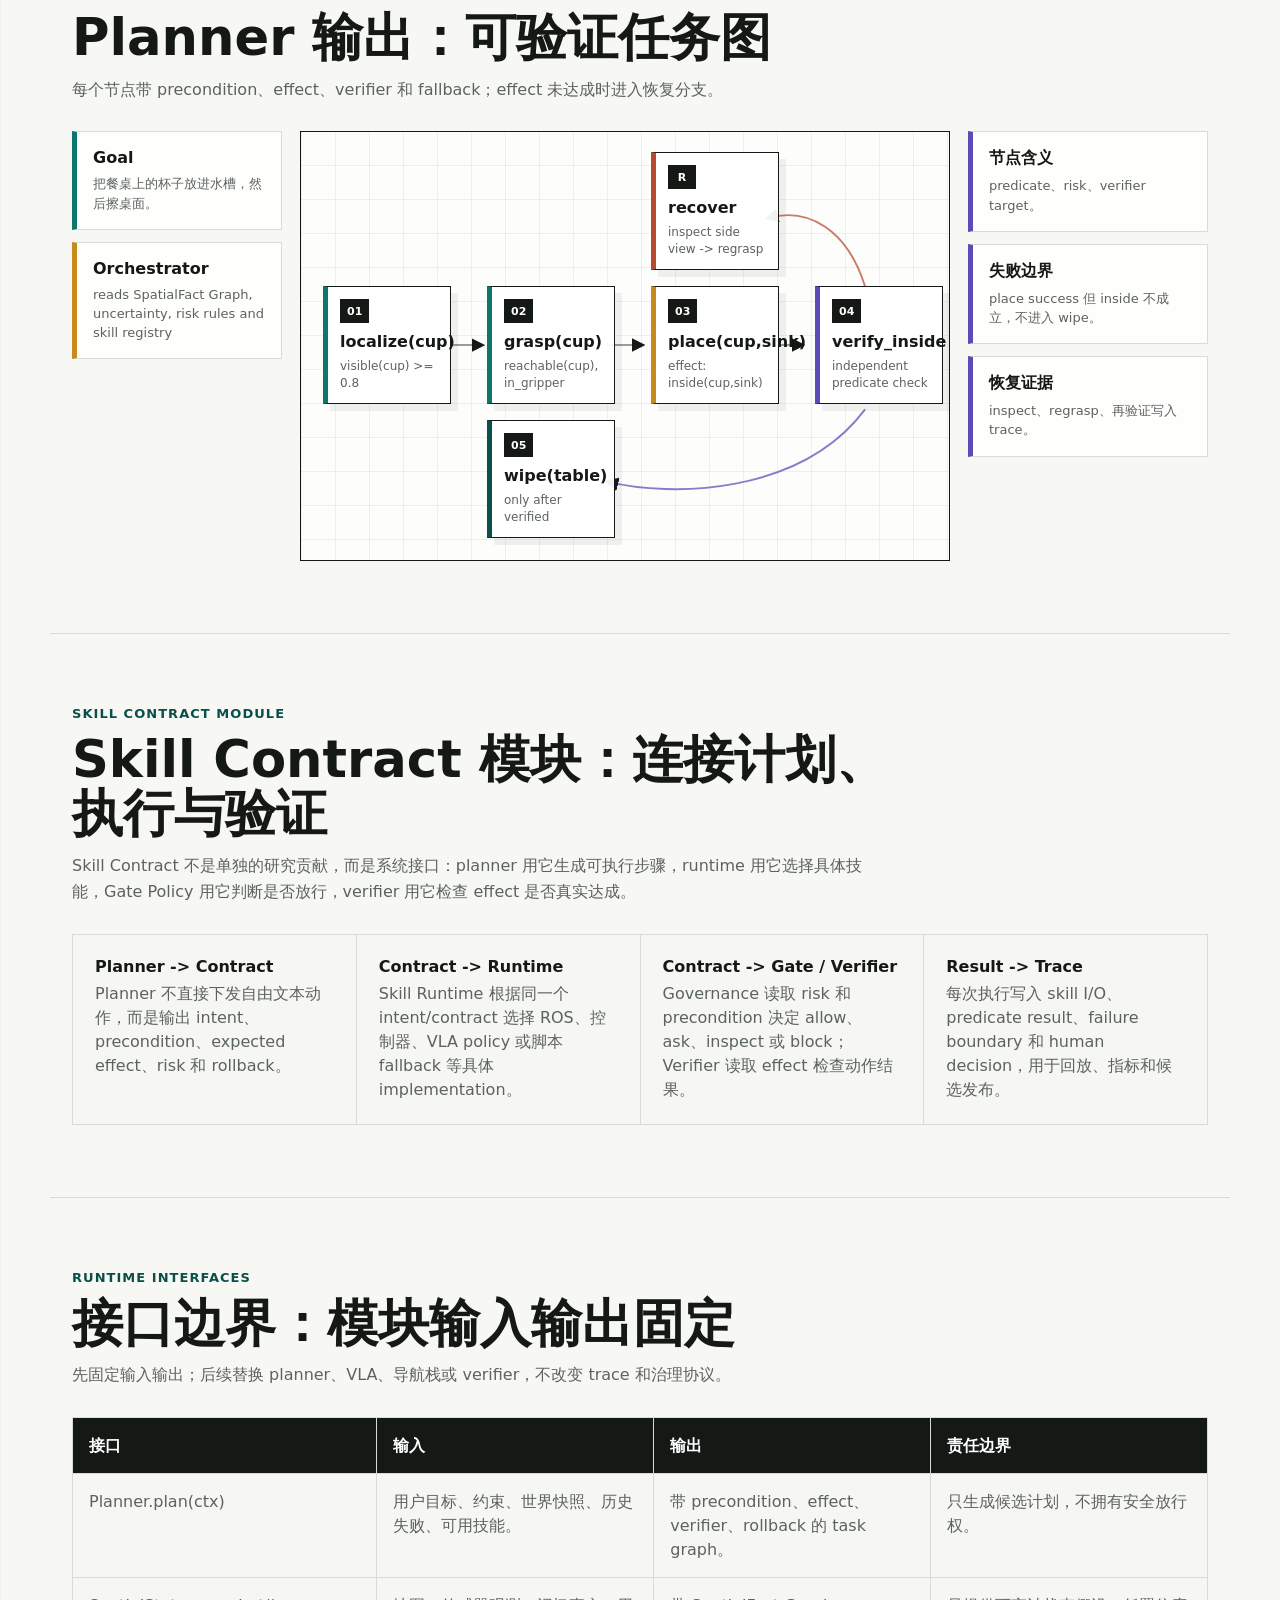
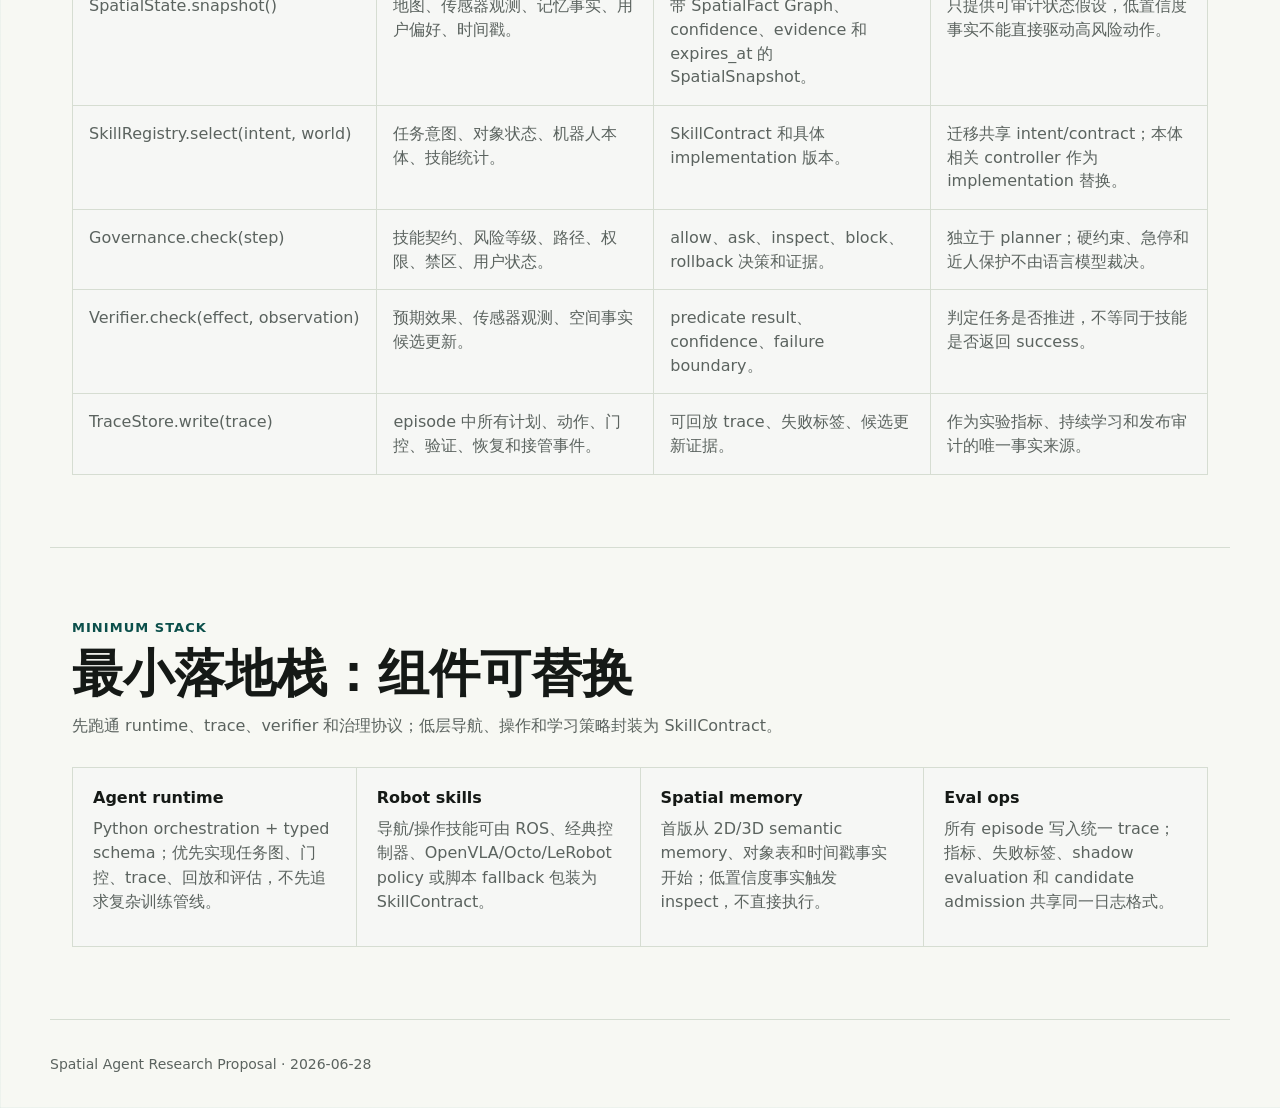
==== commit e9607d27: "Keep mobile top navigation visible" ====
--- a/architecture.html
+++ b/architecture.html
@@ -6,8 +6,8 @@
   <title>Spatial Agent | 系统框架</title>
   <meta name="description" content="Spatial Agent：主动空间感知机器人 Agent 框架 proposal" />
   <link rel="icon" href="assets/favicon.svg" type="image/svg+xml" />
-  <link rel="stylesheet" href="assets/styles.css?v=20260705-mobile-scroll" />
-  <link rel="stylesheet" href="assets/clarity.css?v=20260705-mobile-scroll" />
+  <link rel="stylesheet" href="assets/styles.css?v=20260705-mobile-nav" />
+  <link rel="stylesheet" href="assets/clarity.css?v=20260705-mobile-nav" />
 </head>
 <body>
   <header class="topbar">
--- a/assets/clarity.css
+++ b/assets/clarity.css
@@ -3141,3 +3141,20 @@
 footer {
   min-width: 1200px;
 }
+
+@media (max-width: 980px) {
+  .topbar {
+    width: 100vw;
+    min-width: 0;
+    overflow-x: auto;
+    overflow-y: hidden;
+  }
+
+  .topbar-inner {
+    width: max-content;
+    max-width: none;
+    min-width: max-content;
+    margin: 0;
+    justify-content: flex-start;
+  }
+}
